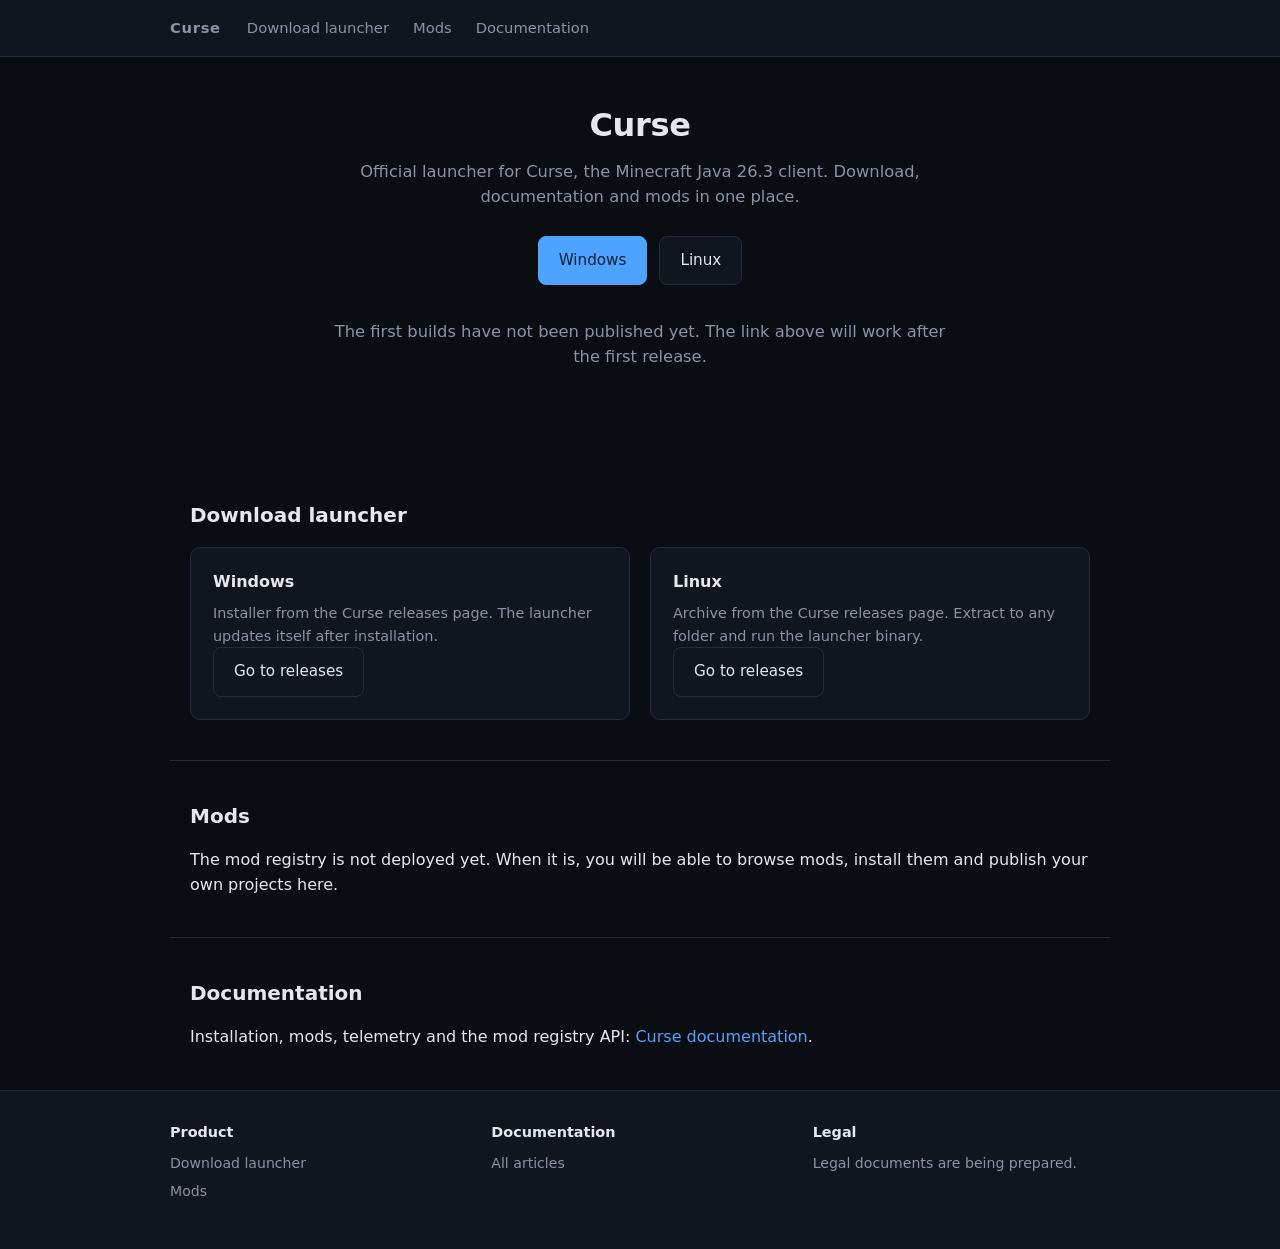
==== index.html @ 29482314 "site: the Curse download, documentation and mod pages" ====
<!doctype html>
<html lang="en">
<head>
<meta charset="utf-8">
<meta name="viewport" content="width=device-width, initial-scale=1">
<title>Curse — launcher, mods and documentation</title>
<style>
  :root {
    --bg: #0a0d12;
    --panel: #11161e;
    --panel-hover: #181f2a;
    --text: #e6e8ee;
    --muted: #8b93a3;
    --line: #232d3a;
    --accent: #4ea3ff;
  }
  * { box-sizing: border-box; margin: 0; padding: 0; }
  html { background: var(--bg); color: var(--text); }
  body {
    font-family: system-ui, -apple-system, Segoe UI, Roboto, Helvetica, Arial, sans-serif;
    line-height: 1.55;
  }
  a { color: var(--accent); text-decoration: none; }
  a:hover { text-decoration: underline; }
  header {
    background: var(--panel);
    border-bottom: 1px solid var(--line);
    position: sticky;
    top: 0;
    z-index: 2;
  }
  .wrap { max-width: 980px; margin: 0 auto; padding: 0 20px; }
  .nav { display: flex; align-items: center; gap: 26px; height: 56px; }
  .brand { font-weight: 700; letter-spacing: 0.04em; font-size: 1.1rem; }
  .brand a { color: var(--text); text-decoration: none; }
  .nav ul { display: flex; gap: 24px; list-style: none; align-items: center; flex: 1; }
  .nav a { color: var(--muted); font-size: 0.92rem; }
  .nav a:hover { color: var(--text); text-decoration: none; }
  .hero { padding: 48px 20px 64px; text-align: center; }
  .hero h1 { font-size: 2rem; font-weight: 700; line-height: 1.25; margin-bottom: 14px; letter-spacing: -0.01em; }
  .hero p { color: var(--muted); max-width: 620px; margin: 0 auto 26px; font-size: 1.02rem; }
  .downloads { display: flex; gap: 12px; justify-content: center; flex-wrap: wrap; margin-bottom: 34px; }
  .btn {
    display: inline-flex; align-items: center; gap: 8px;
    padding: 12px 20px; border: 1px solid var(--line); border-radius: 8px;
    background: var(--panel); color: var(--text); font-size: 0.95rem; cursor: pointer;
  }
  .btn:hover { border-color: var(--accent); background: var(--panel-hover); text-decoration: none; }
  .btn--accent { background: var(--accent); color: #04213a; border-color: var(--accent); }
  .btn--accent:hover { background: var(--accent-hover); }
  .note { color: var(--muted); font-size: 0.86rem; margin-top: 8px; }
  section { padding: 40px 20px; }
  section + section { border-top: 1px solid var(--line); }
  h2 { font-size: 1.25rem; margin-bottom: 16px; }
  .grid { display: grid; grid-template-columns: repeat(auto-fit, minmax(240px, 1fr)); gap: 20px; }
  .card { background: var(--panel); border: 1px solid var(--line); border-radius: 10px; padding: 22px; }
  .card h3 { font-size: 1rem; margin-bottom: 8px; }
  .card p { color: var(--muted); font-size: 0.9rem; }
  footer { background: var(--panel); border-top: 1px solid var(--line); padding: 30px 20px 40px; }
  .foot-grid { display: grid; grid-template-columns: repeat(auto-fit, minmax(160px, 1fr)); gap: 24px; color: var(--muted); font-size: 0.88rem; }
  .foot-grid a { color: var(--muted); }
  .foot-grid a:hover { color: var(--text); text-decoration: none; }
  .foot-grid h4 { color: var(--text); font-size: 0.9rem; margin-bottom: 10px; }
  .foot-grid ul { list-style: none; }
  .foot-grid li { margin-bottom: 6px; }
  .draft-badge {
    display: inline-block; border: 1px solid #3a4556; border-radius: 6px; padding: 2px 8px;
    font-size: 0.78rem; color: #8b93a3; background: #0f141b; margin-left: 8px;
  }
  @media (max-width: 600px) {
    .nav ul { gap: 16px; font-size: 0.85rem; }
    .hero h1 { font-size: 1.55rem; }
  }
</style>
</head>
<body>
<header>
  <div class="wrap nav">
    <div class="brand"><a href="/">Curse</a></div>
    <ul>
      <li><a href="#download">Download launcher</a></li>
      <li><a href="/mods.html">Mods</a></li>
      <li><a href="/docs.html">Documentation</a></li>
    </ul>
  </div>
</header>

<main class="wrap">
  <div class="hero">
    <h1>Curse</h1>
    <p>Official launcher for Curse, the Minecraft Java 26.3 client. Download, documentation and mods in one place.</p>
    <div class="downloads">
      <a class="btn btn--accent" href="https://github.com/curse-rusts/downloads/releases/latest">Windows</a>
      <a class="btn" href="https://github.com/curse-rusts/downloads/releases/latest">Linux</a>
    </div>
    <p class="note">The first builds have not been published yet. The link above will work after the first release.</p>
  </div>

  <section id="download">
    <h2>Download launcher</h2>
    <div class="grid">
      <div class="card">
        <h3>Windows</h3>
        <p>Installer from the Curse releases page. The launcher updates itself after installation.</p>
        <a class="btn" href="https://github.com/curse-rusts/downloads/releases/latest">Go to releases</a>
      </div>
      <div class="card">
        <h3>Linux</h3>
        <p>Archive from the Curse releases page. Extract to any folder and run the launcher binary.</p>
        <a class="btn" href="https://github.com/curse-rusts/downloads/releases/latest">Go to releases</a>
      </div>
    </div>
  </section>

  <section id="mods">
    <h2>Mods</h2>
    <p>The mod registry is not deployed yet. When it is, you will be able to browse mods, install them and publish your own projects here.</p>
  </section>

  <section id="docs">
    <h2>Documentation</h2>
    <p>Installation, mods, telemetry and the mod registry API: <a href="/docs.html">Curse documentation</a>.</p>
  </section>
</main>

<footer>
  <div class="wrap foot-grid">
    <div>
      <h4>Product</h4>
      <ul>
        <li><a href="#download">Download launcher</a></li>
        <li><a href="/mods.html">Mods</a></li>
      </ul>
    </div>
    <div>
      <h4>Documentation</h4>
      <ul>
        <li><a href="/docs.html">All articles</a></li>
      </ul>
    </div>
    <div>
      <h4>Legal</h4>
      <ul>
        <li>Legal documents are being prepared.</li>
      </ul>
    </div>
  </div>
</footer>
</body>
</html>
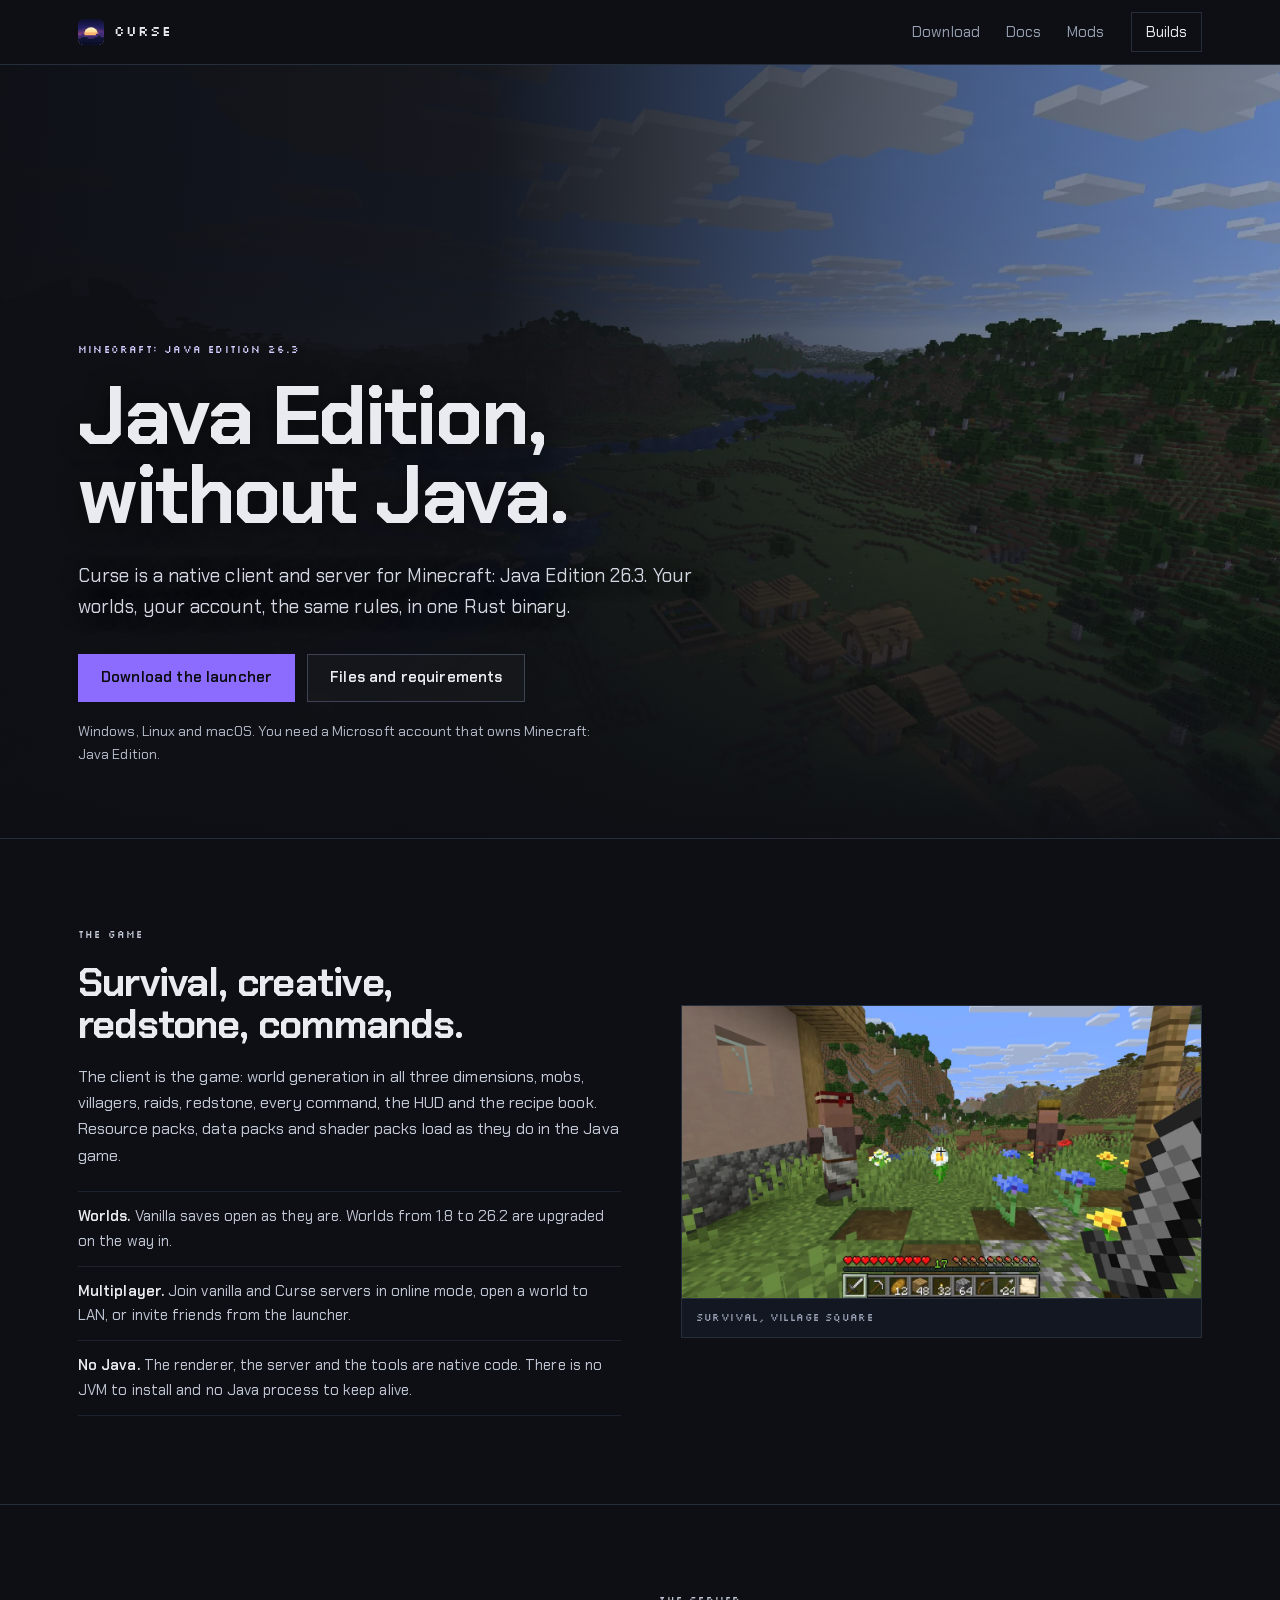
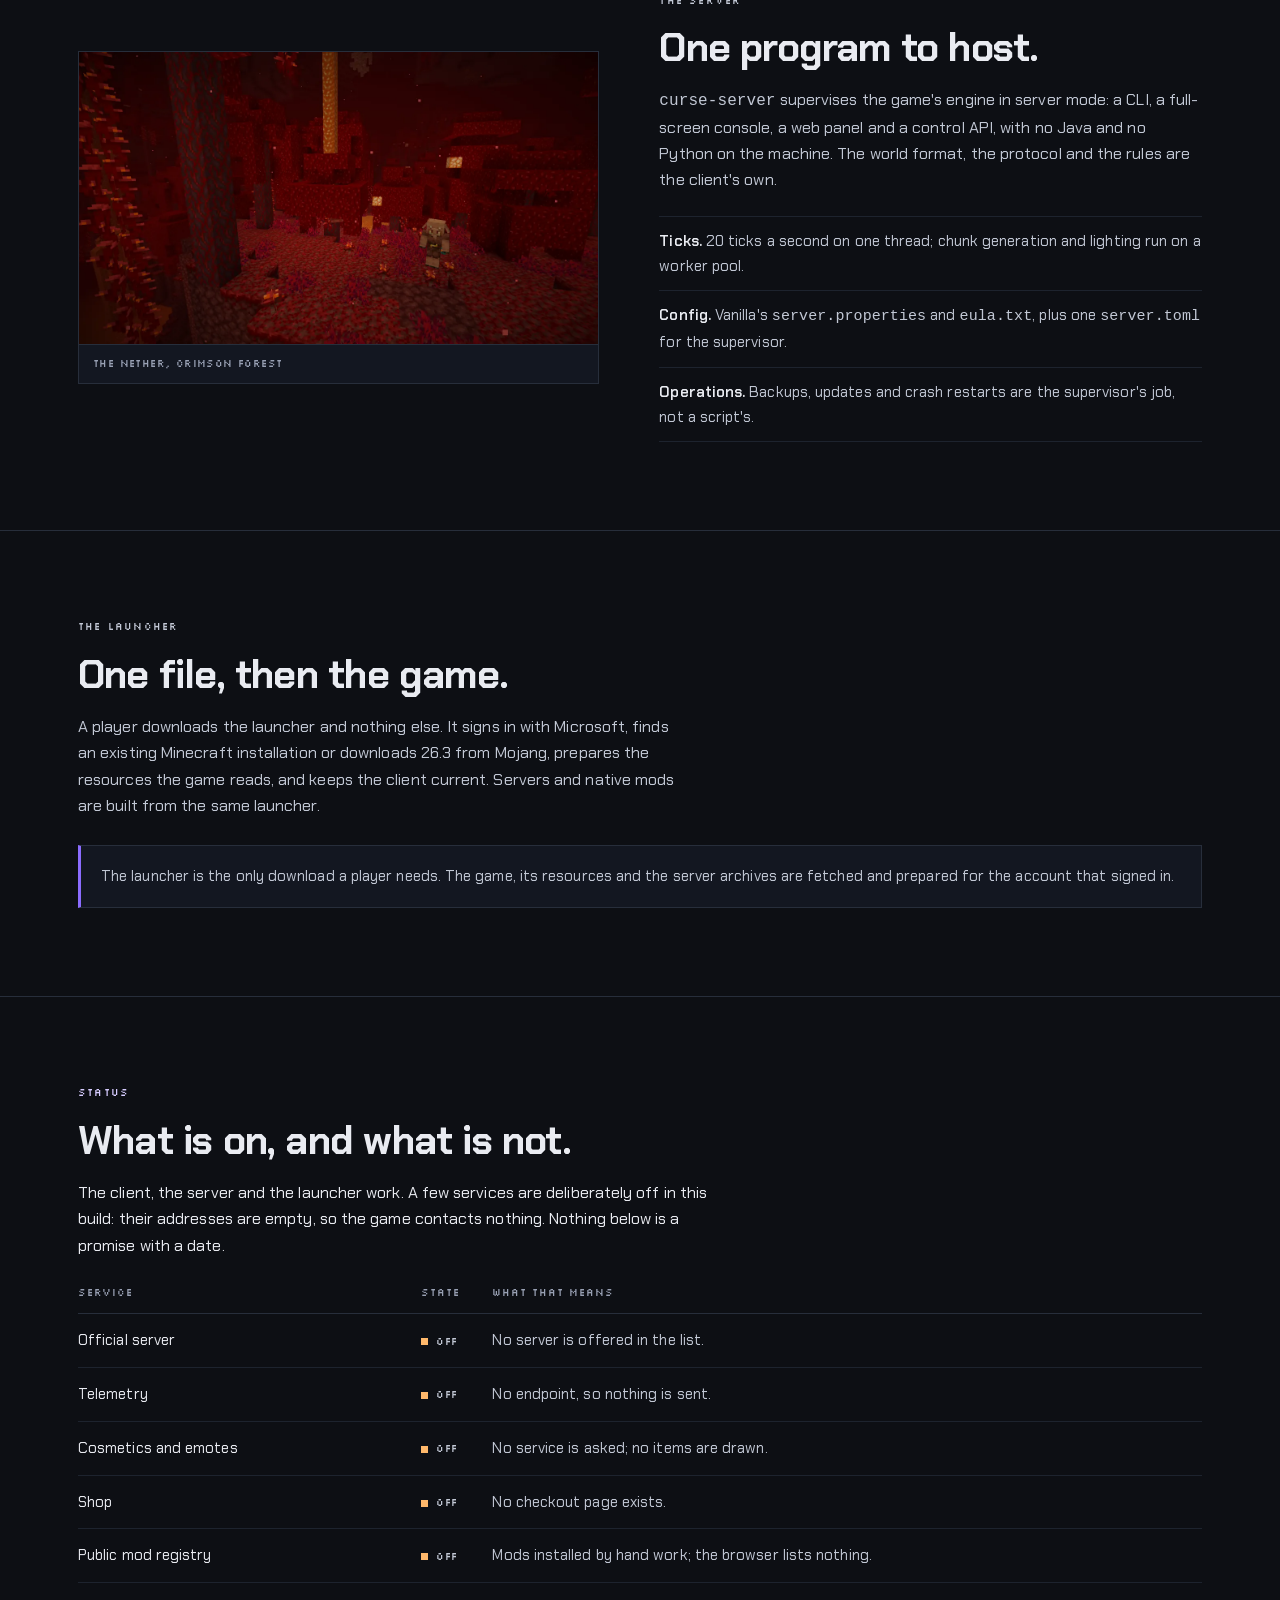
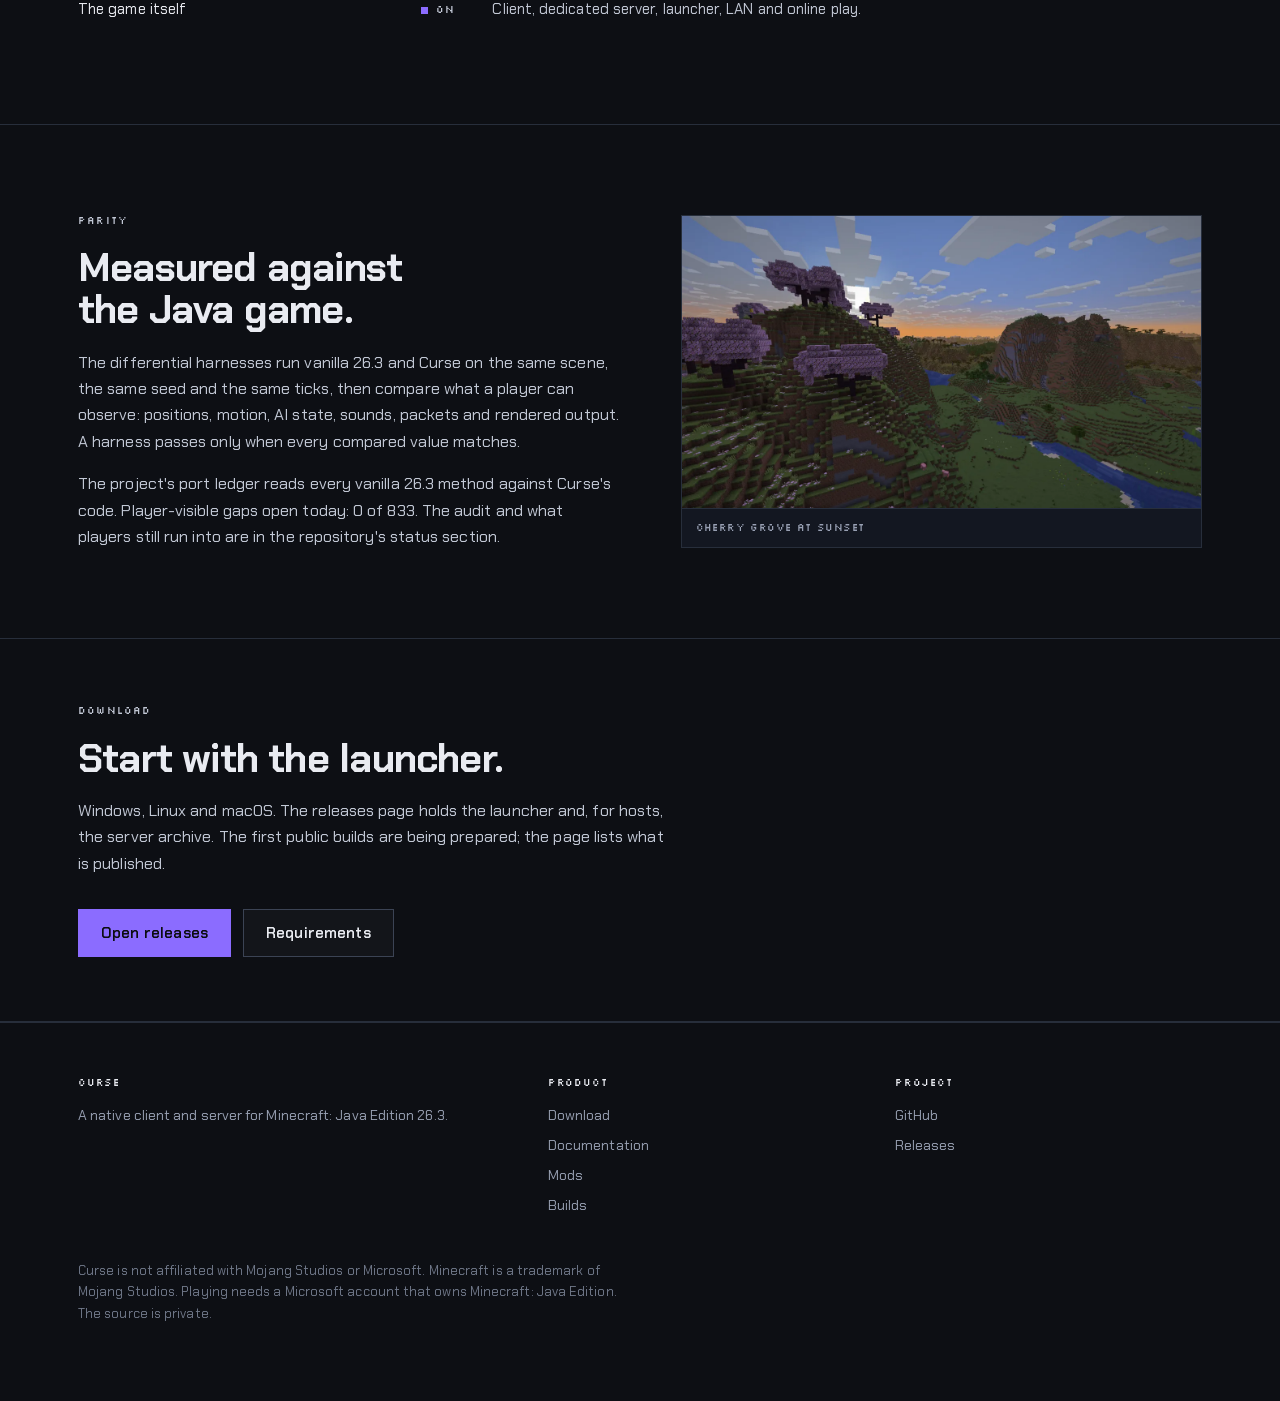
==== commit 28633a2c: "site: rebuild the page around the product" ====
--- a/index.html
+++ b/index.html
@@ -3,147 +3,167 @@
 <head>
 <meta charset="utf-8">
 <meta name="viewport" content="width=device-width, initial-scale=1">
-<title>Curse — launcher, mods and documentation</title>
-<style>
-  :root {
-    --bg: #0a0d12;
-    --panel: #11161e;
-    --panel-hover: #181f2a;
-    --text: #e6e8ee;
-    --muted: #8b93a3;
-    --line: #232d3a;
-    --accent: #4ea3ff;
-  }
-  * { box-sizing: border-box; margin: 0; padding: 0; }
-  html { background: var(--bg); color: var(--text); }
-  body {
-    font-family: system-ui, -apple-system, Segoe UI, Roboto, Helvetica, Arial, sans-serif;
-    line-height: 1.55;
-  }
-  a { color: var(--accent); text-decoration: none; }
-  a:hover { text-decoration: underline; }
-  header {
-    background: var(--panel);
-    border-bottom: 1px solid var(--line);
-    position: sticky;
-    top: 0;
-    z-index: 2;
-  }
-  .wrap { max-width: 980px; margin: 0 auto; padding: 0 20px; }
-  .nav { display: flex; align-items: center; gap: 26px; height: 56px; }
-  .brand { font-weight: 700; letter-spacing: 0.04em; font-size: 1.1rem; }
-  .brand a { color: var(--text); text-decoration: none; }
-  .nav ul { display: flex; gap: 24px; list-style: none; align-items: center; flex: 1; }
-  .nav a { color: var(--muted); font-size: 0.92rem; }
-  .nav a:hover { color: var(--text); text-decoration: none; }
-  .hero { padding: 48px 20px 64px; text-align: center; }
-  .hero h1 { font-size: 2rem; font-weight: 700; line-height: 1.25; margin-bottom: 14px; letter-spacing: -0.01em; }
-  .hero p { color: var(--muted); max-width: 620px; margin: 0 auto 26px; font-size: 1.02rem; }
-  .downloads { display: flex; gap: 12px; justify-content: center; flex-wrap: wrap; margin-bottom: 34px; }
-  .btn {
-    display: inline-flex; align-items: center; gap: 8px;
-    padding: 12px 20px; border: 1px solid var(--line); border-radius: 8px;
-    background: var(--panel); color: var(--text); font-size: 0.95rem; cursor: pointer;
-  }
-  .btn:hover { border-color: var(--accent); background: var(--panel-hover); text-decoration: none; }
-  .btn--accent { background: var(--accent); color: #04213a; border-color: var(--accent); }
-  .btn--accent:hover { background: var(--accent-hover); }
-  .note { color: var(--muted); font-size: 0.86rem; margin-top: 8px; }
-  section { padding: 40px 20px; }
-  section + section { border-top: 1px solid var(--line); }
-  h2 { font-size: 1.25rem; margin-bottom: 16px; }
-  .grid { display: grid; grid-template-columns: repeat(auto-fit, minmax(240px, 1fr)); gap: 20px; }
-  .card { background: var(--panel); border: 1px solid var(--line); border-radius: 10px; padding: 22px; }
-  .card h3 { font-size: 1rem; margin-bottom: 8px; }
-  .card p { color: var(--muted); font-size: 0.9rem; }
-  footer { background: var(--panel); border-top: 1px solid var(--line); padding: 30px 20px 40px; }
-  .foot-grid { display: grid; grid-template-columns: repeat(auto-fit, minmax(160px, 1fr)); gap: 24px; color: var(--muted); font-size: 0.88rem; }
-  .foot-grid a { color: var(--muted); }
-  .foot-grid a:hover { color: var(--text); text-decoration: none; }
-  .foot-grid h4 { color: var(--text); font-size: 0.9rem; margin-bottom: 10px; }
-  .foot-grid ul { list-style: none; }
-  .foot-grid li { margin-bottom: 6px; }
-  .draft-badge {
-    display: inline-block; border: 1px solid #3a4556; border-radius: 6px; padding: 2px 8px;
-    font-size: 0.78rem; color: #8b93a3; background: #0f141b; margin-left: 8px;
-  }
-  @media (max-width: 600px) {
-    .nav ul { gap: 16px; font-size: 0.85rem; }
-    .hero h1 { font-size: 1.55rem; }
-  }
-</style>
+<title>Curse: Minecraft Java Edition 26.3 in Rust</title>
+<meta name="description" content="A native client and server for Minecraft: Java Edition 26.3. Download the launcher, read the documentation, host a server.">
+<link rel="canonical" href="https://curse-rusts.github.io/">
+<link rel="icon" href="/assets/logo.svg" type="image/svg+xml">
+<link rel="stylesheet" href="/assets/site.css">
+<meta property="og:title" content="Curse: Minecraft Java Edition 26.3 in Rust">
+<meta property="og:description" content="A native client and server for Minecraft: Java Edition 26.3. Download the launcher, read the documentation, host a server.">
+<meta property="og:image" content="https://curse-rusts.github.io/assets/shots/valley.webp">
+<meta property="og:type" content="website">
 </head>
 <body>
-<header>
-  <div class="wrap nav">
-    <div class="brand"><a href="/">Curse</a></div>
-    <ul>
-      <li><a href="#download">Download launcher</a></li>
-      <li><a href="/mods.html">Mods</a></li>
-      <li><a href="/docs.html">Documentation</a></li>
-    </ul>
+<header class="top">
+  <div class="wrap">
+    <a class="brand" href="/"><img src="/assets/logo.svg" width="26" height="26" alt=""><span>Curse</span></a>
+    <nav>
+      <a href="/download.html">Download</a>
+      <a href="/docs.html">Docs</a>
+      <a href="/mods.html">Mods</a>
+      <a class="cta" href="https://github.com/curse-rusts/downloads">Builds</a>
+    </nav>
   </div>
 </header>
+<section class="hero">
+  <img class="hero-img" src="/assets/shots/valley.webp" alt="A river valley with a village, savanna hills and a cherry grove seen from above">
+  <div class="wrap">
+    <div class="hero-copy">
+      <p class="tag">Minecraft: Java Edition 26.3</p>
+      <h1>Java Edition,<br>without Java.</h1>
+      <p class="lead">Curse is a native client and server for Minecraft: Java Edition 26.3. Your worlds, your account, the same rules, in one Rust binary.</p>
+      <div class="actions">
+        <a class="btn primary" href="https://github.com/curse-rusts/downloads/releases/latest">Download the launcher</a>
+        <a class="btn" href="/download.html">Files and requirements</a>
+      </div>
+      <p class="fine">Windows, Linux and macOS. You need a Microsoft account that owns Minecraft: Java Edition.</p>
+    </div>
+  </div>
+</section>
 
-<main class="wrap">
-  <div class="hero">
-    <h1>Curse</h1>
-    <p>Official launcher for Curse, the Minecraft Java 26.3 client. Download, documentation and mods in one place.</p>
-    <div class="downloads">
-      <a class="btn btn--accent" href="https://github.com/curse-rusts/downloads/releases/latest">Windows</a>
-      <a class="btn" href="https://github.com/curse-rusts/downloads/releases/latest">Linux</a>
+<section class="band">
+  <div class="wrap split">
+    <div class="copy">
+      <p class="tag">The game</p>
+      <h2>Survival, creative, redstone, commands.</h2>
+      <p>The client is the game: world generation in all three dimensions, mobs, villagers, raids, redstone, every command, the HUD and the recipe book. Resource packs, data packs and shader packs load as they do in the Java game.</p>
+      <ul class="list">
+        <li><strong>Worlds.</strong> Vanilla saves open as they are. Worlds from 1.8 to 26.2 are upgraded on the way in.</li>
+        <li><strong>Multiplayer.</strong> Join vanilla and Curse servers in online mode, open a world to LAN, or invite friends from the launcher.</li>
+        <li><strong>No Java.</strong> The renderer, the server and the tools are native code. There is no JVM to install and no Java process to keep alive.</li>
+      </ul>
     </div>
-    <p class="note">The first builds have not been published yet. The link above will work after the first release.</p>
+    <figure class="shot">
+      <img src="/assets/shots/survival.webp" alt="Survival in a village square: two villagers, flowers, the hotbar and the health bar">
+      <figcaption>Survival, village square</figcaption>
+    </figure>
   </div>
+</section>
 
-  <section id="download">
-    <h2>Download launcher</h2>
-    <div class="grid">
-      <div class="card">
-        <h3>Windows</h3>
-        <p>Installer from the Curse releases page. The launcher updates itself after installation.</p>
-        <a class="btn" href="https://github.com/curse-rusts/downloads/releases/latest">Go to releases</a>
-      </div>
-      <div class="card">
-        <h3>Linux</h3>
-        <p>Archive from the Curse releases page. Extract to any folder and run the launcher binary.</p>
-        <a class="btn" href="https://github.com/curse-rusts/downloads/releases/latest">Go to releases</a>
+<section class="band">
+  <div class="wrap split reverse">
+    <div class="copy">
+      <p class="tag">The server</p>
+      <h2>One program to host.</h2>
+      <p><code>curse-server</code> supervises the game's engine in server mode: a CLI, a full-screen console, a web panel and a control API, with no Java and no Python on the machine. The world format, the protocol and the rules are the client's own.</p>
+      <ul class="list">
+        <li><strong>Ticks.</strong> 20 ticks a second on one thread; chunk generation and lighting run on a worker pool.</li>
+        <li><strong>Config.</strong> Vanilla's <code>server.properties</code> and <code>eula.txt</code>, plus one <code>server.toml</code> for the supervisor.</li>
+        <li><strong>Operations.</strong> Backups, updates and crash restarts are the supervisor's job, not a script's.</li>
+      </ul>
+    </div>
+    <figure class="shot">
+      <img src="/assets/shots/nether.webp" alt="A crimson forest in the Nether with a piglin among the fungi">
+      <figcaption>The Nether, crimson forest</figcaption>
+    </figure>
+  </div>
+</section>
+
+<section class="band">
+  <div class="wrap">
+    <div class="copy" style="max-width:760px">
+      <p class="tag">The launcher</p>
+      <h2>One file, then the game.</h2>
+      <p>A player downloads the launcher and nothing else. It signs in with Microsoft, finds an existing Minecraft installation or downloads 26.3 from Mojang, prepares the resources the game reads, and keeps the client current. Servers and native mods are built from the same launcher.</p>
+    </div>
+    <div class="note">
+      <p>The launcher is the only download a player needs. The game, its resources and the server archives are fetched and prepared for the account that signed in.</p>
+    </div>
+  </div>
+</section>
+
+<section class="band">
+  <div class="wrap">
+    <p class="tag">Status</p>
+    <h2>What is on, and what is not.</h2>
+    <p class="copy" style="max-width:66ch">The client, the server and the launcher work. A few services are deliberately off in this build: their addresses are empty, so the game contacts nothing. Nothing below is a promise with a date.</p>
+    <table class="table">
+      <thead><tr><th>Service</th><th>State</th><th>What that means</th></tr></thead>
+      <tbody>
+        <tr><td>Official server</td><td><span class="state">Off</span></td><td>No server is offered in the list.</td></tr>
+        <tr><td>Telemetry</td><td><span class="state">Off</span></td><td>No endpoint, so nothing is sent.</td></tr>
+        <tr><td>Cosmetics and emotes</td><td><span class="state">Off</span></td><td>No service is asked; no items are drawn.</td></tr>
+        <tr><td>Shop</td><td><span class="state">Off</span></td><td>No checkout page exists.</td></tr>
+        <tr><td>Public mod registry</td><td><span class="state">Off</span></td><td>Mods installed by hand work; the browser lists nothing.</td></tr>
+        <tr><td>The game itself</td><td><span class="state on">On</span></td><td>Client, dedicated server, launcher, LAN and online play.</td></tr>
+      </tbody>
+    </table>
+  </div>
+</section>
+
+<section class="band">
+  <div class="wrap split">
+    <div class="copy">
+      <p class="tag">Parity</p>
+      <h2>Measured against the Java game.</h2>
+      <p>The differential harnesses run vanilla 26.3 and Curse on the same scene, the same seed and the same ticks, then compare what a player can observe: positions, motion, AI state, sounds, packets and rendered output. A harness passes only when every compared value matches.</p>
+      <p>The project's port ledger reads every vanilla 26.3 method against Curse's code. Player-visible gaps open today: 0 of 833. The audit and what players still run into are in the repository's status section.</p>
+    </div>
+    <figure class="shot">
+      <img src="/assets/shots/sunset.webp" alt="Sunset behind a cherry grove on a hill, with a river below">
+      <figcaption>Cherry grove at sunset</figcaption>
+    </figure>
+  </div>
+</section>
+
+<section class="band tight">
+  <div class="wrap">
+    <div class="copy" style="max-width:760px">
+      <p class="tag">Download</p>
+      <h2>Start with the launcher.</h2>
+      <p>Windows, Linux and macOS. The releases page holds the launcher and, for hosts, the server archive. The first public builds are being prepared; the page lists what is published.</p>
+      <div class="actions">
+        <a class="btn primary" href="https://github.com/curse-rusts/downloads/releases/latest">Open releases</a>
+        <a class="btn" href="/download.html">Requirements</a>
       </div>
     </div>
-  </section>
-
-  <section id="mods">
-    <h2>Mods</h2>
-    <p>The mod registry is not deployed yet. When it is, you will be able to browse mods, install them and publish your own projects here.</p>
-  </section>
-
-  <section id="docs">
-    <h2>Documentation</h2>
-    <p>Installation, mods, telemetry and the mod registry API: <a href="/docs.html">Curse documentation</a>.</p>
-  </section>
-</main>
-
+  </div>
+</section>
 <footer>
-  <div class="wrap foot-grid">
-    <div>
-      <h4>Product</h4>
-      <ul>
-        <li><a href="#download">Download launcher</a></li>
-        <li><a href="/mods.html">Mods</a></li>
-      </ul>
+  <div class="wrap">
+    <div class="foot">
+      <div>
+        <h4>Curse</h4>
+        <p>A native client and server for Minecraft: Java Edition 26.3.</p>
+      </div>
+      <div>
+        <h4>Product</h4>
+        <ul>
+          <li><a href="/download.html">Download</a></li>
+          <li><a href="/docs.html">Documentation</a></li>
+          <li><a href="/mods.html">Mods</a></li>
+          <li><a href="https://github.com/curse-rusts/downloads">Builds</a></li>
+        </ul>
+      </div>
+      <div>
+        <h4>Project</h4>
+        <ul>
+          <li><a href="https://github.com/curse-rusts">GitHub</a></li>
+          <li><a href="https://github.com/curse-rusts/downloads/releases">Releases</a></li>
+        </ul>
+      </div>
     </div>
-    <div>
-      <h4>Documentation</h4>
-      <ul>
-        <li><a href="/docs.html">All articles</a></li>
-      </ul>
-    </div>
-    <div>
-      <h4>Legal</h4>
-      <ul>
-        <li>Legal documents are being prepared.</li>
-      </ul>
-    </div>
+    <p class="small">Curse is not affiliated with Mojang Studios or Microsoft. Minecraft is a trademark of Mojang Studios. Playing needs a Microsoft account that owns Minecraft: Java Edition. The source is private.</p>
   </div>
 </footer>
 </body>
--- a/assets/site.css
+++ b/assets/site.css
@@ -0,0 +1,456 @@
+@font-face {
+  font-family: "Chakra Petch";
+  src: url("/assets/fonts/ChakraPetch-Regular.ttf") format("truetype");
+  font-weight: 400;
+  font-style: normal;
+  font-display: swap;
+}
+@font-face {
+  font-family: "Chakra Petch";
+  src: url("/assets/fonts/ChakraPetch-SemiBold.ttf") format("truetype");
+  font-weight: 600;
+  font-style: normal;
+  font-display: swap;
+}
+@font-face {
+  font-family: "Chakra Petch";
+  src: url("/assets/fonts/ChakraPetch-Bold.ttf") format("truetype");
+  font-weight: 700;
+  font-style: normal;
+  font-display: swap;
+}
+@font-face {
+  font-family: "Silkscreen";
+  src: url("/assets/fonts/Silkscreen-Regular.ttf") format("truetype");
+  font-weight: 400;
+  font-style: normal;
+  font-display: swap;
+}
+
+:root {
+  --bg: #0d0f14;
+  --panel: #131721;
+  --panel-up: #181d28;
+  --line: #272e3b;
+  --line-soft: #1d232e;
+  --text: #e9ebf1;
+  --muted: #98a0b3;
+  --accent: #8b6cff;
+  --accent-bright: #b7a6ff;
+  --warn: #ffb86b;
+  --max: 1180px;
+  --font: "Chakra Petch", ui-sans-serif, system-ui, sans-serif;
+  --pixel: "Silkscreen", ui-monospace, monospace;
+  --mono: ui-monospace, "Fira Code", "DejaVu Sans Mono", monospace;
+}
+
+* { box-sizing: border-box; }
+
+html {
+  background: var(--bg);
+  color: var(--text);
+  scroll-behavior: smooth;
+}
+
+body {
+  margin: 0;
+  font-family: var(--font);
+  font-size: 16px;
+  line-height: 1.65;
+  letter-spacing: 0.005em;
+  -webkit-font-smoothing: antialiased;
+}
+
+img { max-width: 100%; }
+
+a {
+  color: var(--accent-bright);
+  text-decoration: none;
+}
+a:hover { text-decoration: underline; text-underline-offset: 3px; }
+
+:focus-visible {
+  outline: 2px solid var(--accent);
+  outline-offset: 3px;
+}
+
+.wrap {
+  max-width: var(--max);
+  margin: 0 auto;
+  padding: 0 28px;
+}
+
+
+.top {
+  position: sticky;
+  top: 0;
+  z-index: 20;
+  background: var(--bg);
+  border-bottom: 1px solid var(--line);
+}
+.top .wrap {
+  display: flex;
+  align-items: center;
+  justify-content: space-between;
+  height: 64px;
+}
+.brand {
+  display: inline-flex;
+  align-items: center;
+  gap: 10px;
+  color: var(--text);
+}
+.brand:hover { text-decoration: none; }
+.brand img { display: block; }
+.brand span {
+  font-family: var(--pixel);
+  font-size: 14px;
+  letter-spacing: 0.08em;
+}
+nav {
+  display: flex;
+  align-items: center;
+  gap: 26px;
+  font-size: 15px;
+}
+nav a { color: var(--muted); }
+nav a:hover { color: var(--text); text-decoration: none; }
+nav a.cta {
+  color: var(--text);
+  border: 1px solid var(--line);
+  padding: 7px 14px;
+}
+nav a.cta:hover { border-color: var(--accent); }
+
+
+.hero {
+  position: relative;
+  min-height: min(86vh, 800px);
+  display: flex;
+  align-items: flex-end;
+  overflow: hidden;
+  border-bottom: 1px solid var(--line);
+}
+.hero-img {
+  position: absolute;
+  inset: 0;
+  width: 100%;
+  height: 100%;
+  object-fit: cover;
+  object-position: 62% 50%;
+}
+.hero::after {
+  content: "";
+  position: absolute;
+  inset: 0;
+  background:
+    linear-gradient(90deg, rgba(13, 15, 20, 0.99) 0%, rgba(13, 15, 20, 0.94) 38%, rgba(13, 15, 20, 0.55) 70%, rgba(13, 15, 20, 0.28) 100%),
+    linear-gradient(0deg, rgba(13, 15, 20, 0.96) 0%, rgba(13, 15, 20, 0) 48%);
+}
+.hero .wrap {
+  position: relative;
+  z-index: 1;
+  width: 100%;
+  padding-top: 120px;
+  padding-bottom: 72px;
+}
+.hero-copy { max-width: 660px; }
+
+.tag {
+  margin: 0 0 18px;
+  font-family: var(--pixel);
+  font-size: 10px;
+  letter-spacing: 0.12em;
+  text-transform: uppercase;
+  color: #d6ccff;
+}
+
+h1 {
+  margin: 0;
+  font-size: clamp(2.7rem, 6.4vw, 5.5rem);
+  line-height: 0.97;
+  letter-spacing: -0.03em;
+  font-weight: 700;
+  text-wrap: balance;
+  text-shadow: 0 2px 22px rgba(0, 0, 0, 0.5);
+}
+
+.lead {
+  margin: 24px 0 0;
+  max-width: 56ch;
+  font-size: clamp(1.02rem, 1.5vw, 1.18rem);
+  color: #d2d7e2;
+  text-shadow: 0 2px 18px rgba(0, 0, 0, 0.5);
+}
+
+.actions {
+  display: flex;
+  flex-wrap: wrap;
+  gap: 12px;
+  margin-top: 32px;
+}
+
+.btn {
+  display: inline-flex;
+  align-items: center;
+  justify-content: center;
+  height: 48px;
+  padding: 0 22px;
+  border: 1px solid #3b4354;
+  color: var(--text);
+  background: rgba(255, 255, 255, 0.025);
+  font-family: var(--font);
+  font-size: 15px;
+  font-weight: 600;
+  letter-spacing: 0.01em;
+}
+.btn:hover { text-decoration: none; border-color: var(--accent); background: var(--panel-up); }
+.btn.primary {
+  background: var(--accent);
+  border-color: var(--accent);
+  color: #0b0c10;
+}
+.btn.primary:hover { background: var(--accent-bright); border-color: var(--accent-bright); }
+
+.fine {
+  margin: 18px 0 0;
+  font-size: 14px;
+  color: #b6bdcc;
+  max-width: 60ch;
+}
+
+
+.band {
+  border-bottom: 1px solid var(--line);
+  padding: 88px 0;
+}
+.band.tight { padding: 64px 0; }
+.band .wrap { width: 100%; }
+
+.split {
+  display: grid;
+  grid-template-columns: 1.02fr 0.98fr;
+  gap: 60px;
+  align-items: center;
+}
+.split.reverse { grid-template-columns: 0.98fr 1.02fr; }
+.split.reverse .copy { order: 2; }
+.split.reverse .shot { order: 1; }
+
+h2 {
+  margin: 0 0 18px;
+  font-size: clamp(1.8rem, 3.1vw, 2.75rem);
+  line-height: 1.06;
+  letter-spacing: -0.02em;
+  font-weight: 700;
+  text-wrap: balance;
+}
+h3 {
+  margin: 0 0 8px;
+  font-size: 1.08rem;
+  font-weight: 600;
+}
+p { margin: 0 0 16px; }
+.copy p { color: #c2c8d5; max-width: 60ch; }
+.copy p:last-child { margin-bottom: 0; }
+
+.list {
+  margin: 22px 0 0;
+  padding: 0;
+  list-style: none;
+  border-top: 1px solid var(--line-soft);
+}
+.list li {
+  padding: 12px 0;
+  border-bottom: 1px solid var(--line-soft);
+  color: #c2c8d5;
+  font-size: 15px;
+}
+.list strong { color: var(--text); font-weight: 600; }
+
+.shot {
+  margin: 0;
+  border: 1px solid var(--line);
+  background: var(--panel);
+}
+.shot img { display: block; width: 100%; height: auto; }
+.shot figcaption {
+  padding: 11px 14px;
+  border-top: 1px solid var(--line);
+  font-family: var(--pixel);
+  font-size: 10px;
+  letter-spacing: 0.04em;
+  color: var(--muted);
+}
+
+
+.table {
+  width: 100%;
+  border-collapse: collapse;
+  margin-top: 26px;
+  font-size: 15px;
+}
+.table th {
+  text-align: left;
+  font-family: var(--pixel);
+  font-size: 10px;
+  letter-spacing: 0.08em;
+  text-transform: uppercase;
+  color: var(--muted);
+  font-weight: 400;
+  padding: 0 0 12px;
+  border-bottom: 1px solid var(--line);
+}
+.table td {
+  padding: 14px 0;
+  border-bottom: 1px solid var(--line-soft);
+  vertical-align: top;
+  color: #c2c8d5;
+}
+.table td:first-child { color: var(--text); padding-right: 24px; }
+.table tr:last-child td { border-bottom: 0; }
+.table .file { font-family: var(--mono); font-size: 13px; color: var(--accent-bright); }
+.state {
+  display: inline-flex;
+  align-items: center;
+  gap: 8px;
+  font-family: var(--pixel);
+  font-size: 10px;
+  letter-spacing: 0.04em;
+}
+.state::before {
+  content: "";
+  width: 7px;
+  height: 7px;
+  background: var(--warn);
+}
+.state.on::before { background: var(--accent); }
+
+.note {
+  margin-top: 26px;
+  padding: 18px 20px;
+  border: 1px solid var(--line);
+  border-left: 3px solid var(--accent);
+  background: var(--panel);
+  color: #c2c8d5;
+  font-size: 15px;
+}
+.note p:last-child { margin-bottom: 0; }
+
+
+.doc { max-width: 760px; padding: 72px 0 96px; }
+.doc h1 { font-size: clamp(2.2rem, 4.4vw, 3.4rem); margin-bottom: 18px; }
+.doc .lead { margin-top: 0; }
+.doc h2 {
+  font-size: 1.45rem;
+  margin: 46px 0 14px;
+  letter-spacing: -0.01em;
+}
+.doc p, .doc li { color: #c2c8d5; }
+.doc ul, .doc ol { padding-left: 22px; }
+.doc li { margin: 8px 0; }
+.doc code {
+  font-family: var(--mono);
+  font-size: 13px;
+  background: var(--panel);
+  border: 1px solid var(--line-soft);
+  padding: 2px 6px;
+  color: var(--text);
+}
+.doc pre {
+  margin: 20px 0;
+  padding: 18px 20px;
+  background: var(--panel);
+  border: 1px solid var(--line);
+  overflow-x: auto;
+}
+.doc pre code { background: none; border: 0; padding: 0; font-size: 13px; }
+.crumbs {
+  font-family: var(--pixel);
+  font-size: 10px;
+  letter-spacing: 0.04em;
+  color: var(--muted);
+  margin-bottom: 26px;
+}
+.crumbs a { color: var(--muted); }
+.crumbs a:hover { color: var(--text); text-decoration: none; }
+
+.index-list {
+  margin: 34px 0 0;
+  border-top: 1px solid var(--line);
+}
+.index-list a {
+  display: grid;
+  grid-template-columns: 220px 1fr;
+  gap: 28px;
+  padding: 22px 0;
+  border-bottom: 1px solid var(--line-soft);
+  color: var(--text);
+}
+.index-list a:hover { text-decoration: none; background: var(--panel); }
+.index-list .name { font-weight: 600; }
+.index-list .desc { color: var(--muted); font-size: 15px; }
+
+
+footer {
+  border-top: 1px solid var(--line);
+  padding: 52px 0 64px;
+  color: var(--muted);
+  font-size: 14px;
+}
+.foot {
+  display: grid;
+  grid-template-columns: 1.4fr 1fr 1fr;
+  gap: 40px;
+}
+footer h4 {
+  margin: 0 0 12px;
+  font-family: var(--pixel);
+  font-size: 10px;
+  letter-spacing: 0.08em;
+  text-transform: uppercase;
+  color: var(--text);
+  font-weight: 400;
+}
+footer ul { margin: 0; padding: 0; list-style: none; }
+footer li { margin: 7px 0; }
+footer a { color: var(--muted); }
+footer a:hover { color: var(--text); }
+footer .small { margin-top: 36px; color: #6f7788; font-size: 13px; max-width: 70ch; }
+
+
+.notfound {
+  min-height: 62vh;
+  display: flex;
+  align-items: center;
+}
+.notfound h1 {
+  font-family: var(--pixel);
+  font-size: clamp(3rem, 10vw, 7rem);
+  letter-spacing: 0.02em;
+  margin-bottom: 20px;
+}
+
+@media (max-width: 860px) {
+  .split, .split.reverse { grid-template-columns: 1fr; gap: 32px; }
+  .split.reverse .copy, .split.reverse .shot { order: initial; }
+  .foot { grid-template-columns: 1fr 1fr; }
+  .index-list a { grid-template-columns: 1fr; gap: 6px; }
+}
+
+@media (max-width: 640px) {
+  .wrap { padding: 0 20px; }
+  nav { gap: 14px; }
+  nav a { font-size: 14px; }
+  nav a.cta { display: none; }
+  .hero { min-height: 78vh; }
+  .hero .wrap { padding-top: 96px; padding-bottom: 48px; }
+  .band { padding: 56px 0; }
+  .table th:nth-child(3), .table td:nth-child(3) { display: none; }
+  .foot { grid-template-columns: 1fr; gap: 28px; }
+}
+
+@media (prefers-reduced-motion: reduce) {
+  html { scroll-behavior: auto; }
+  * { transition: none !important; animation: none !important; }
+}
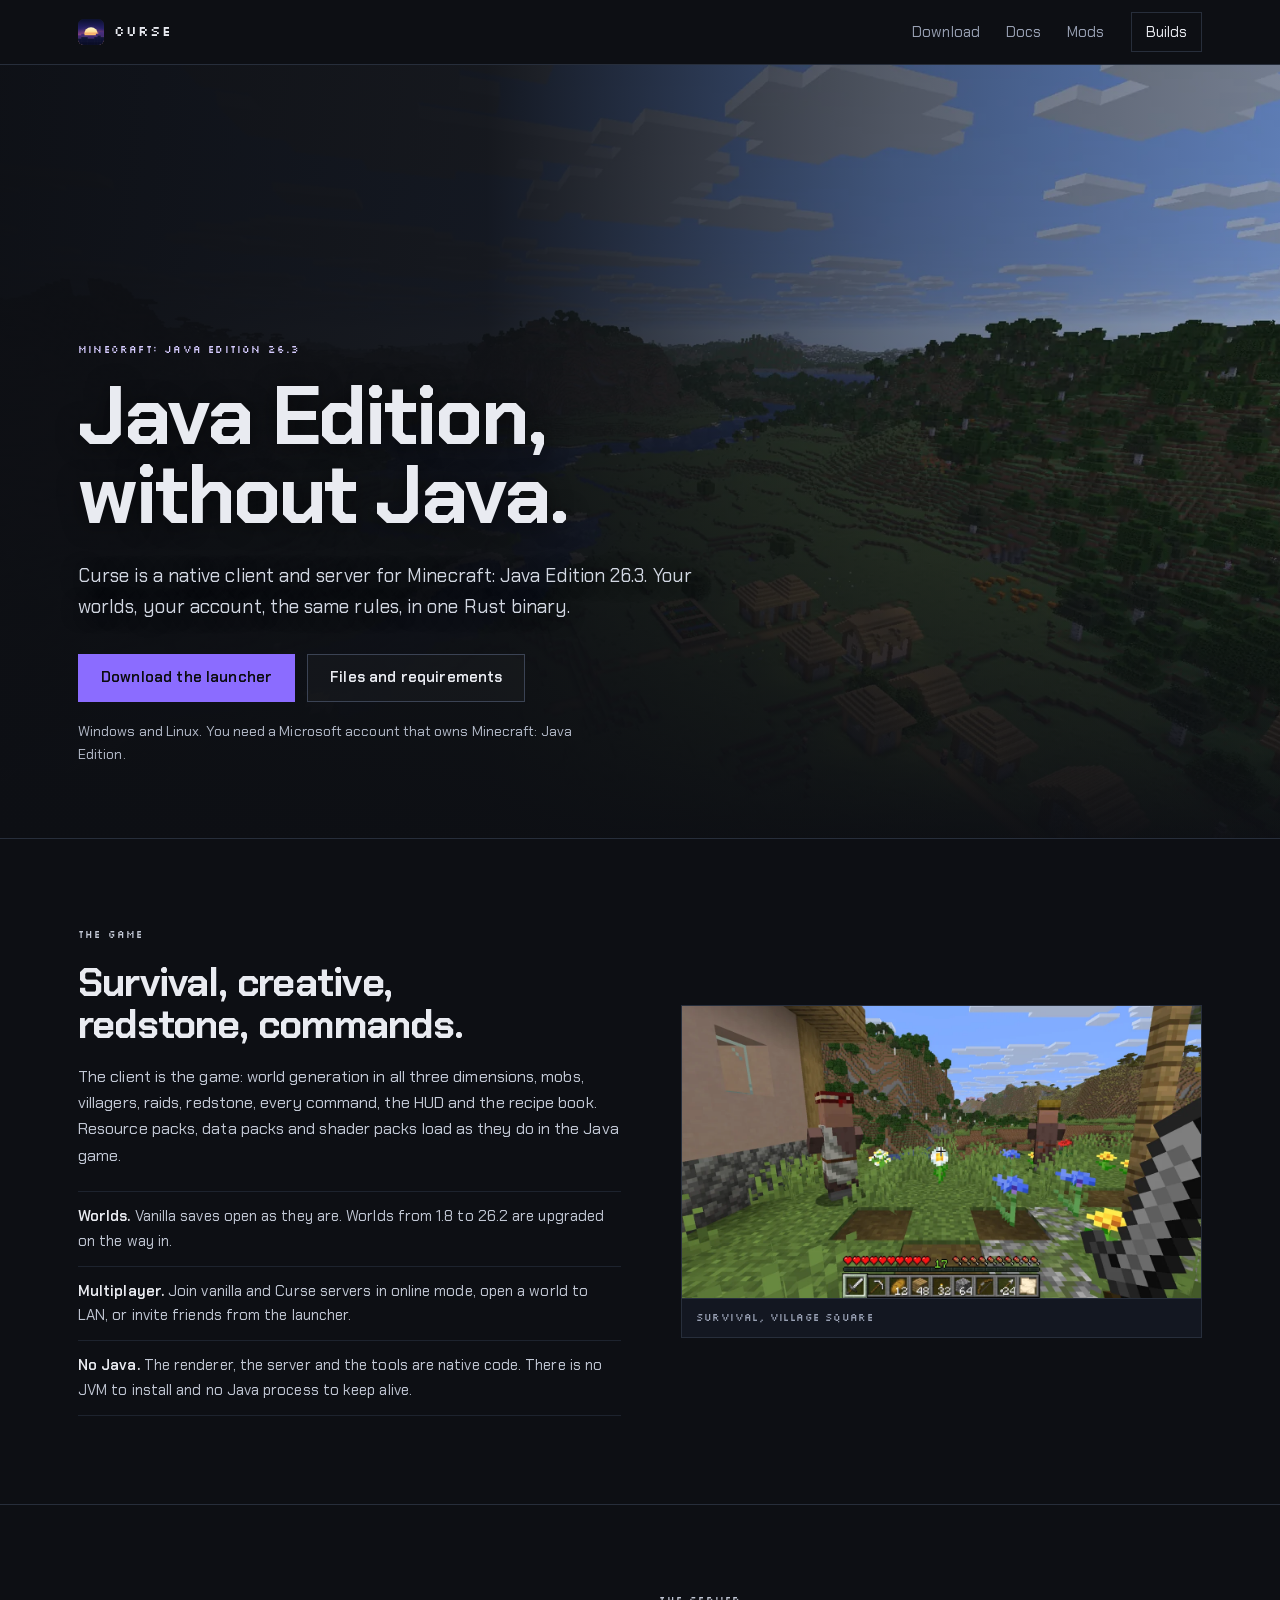
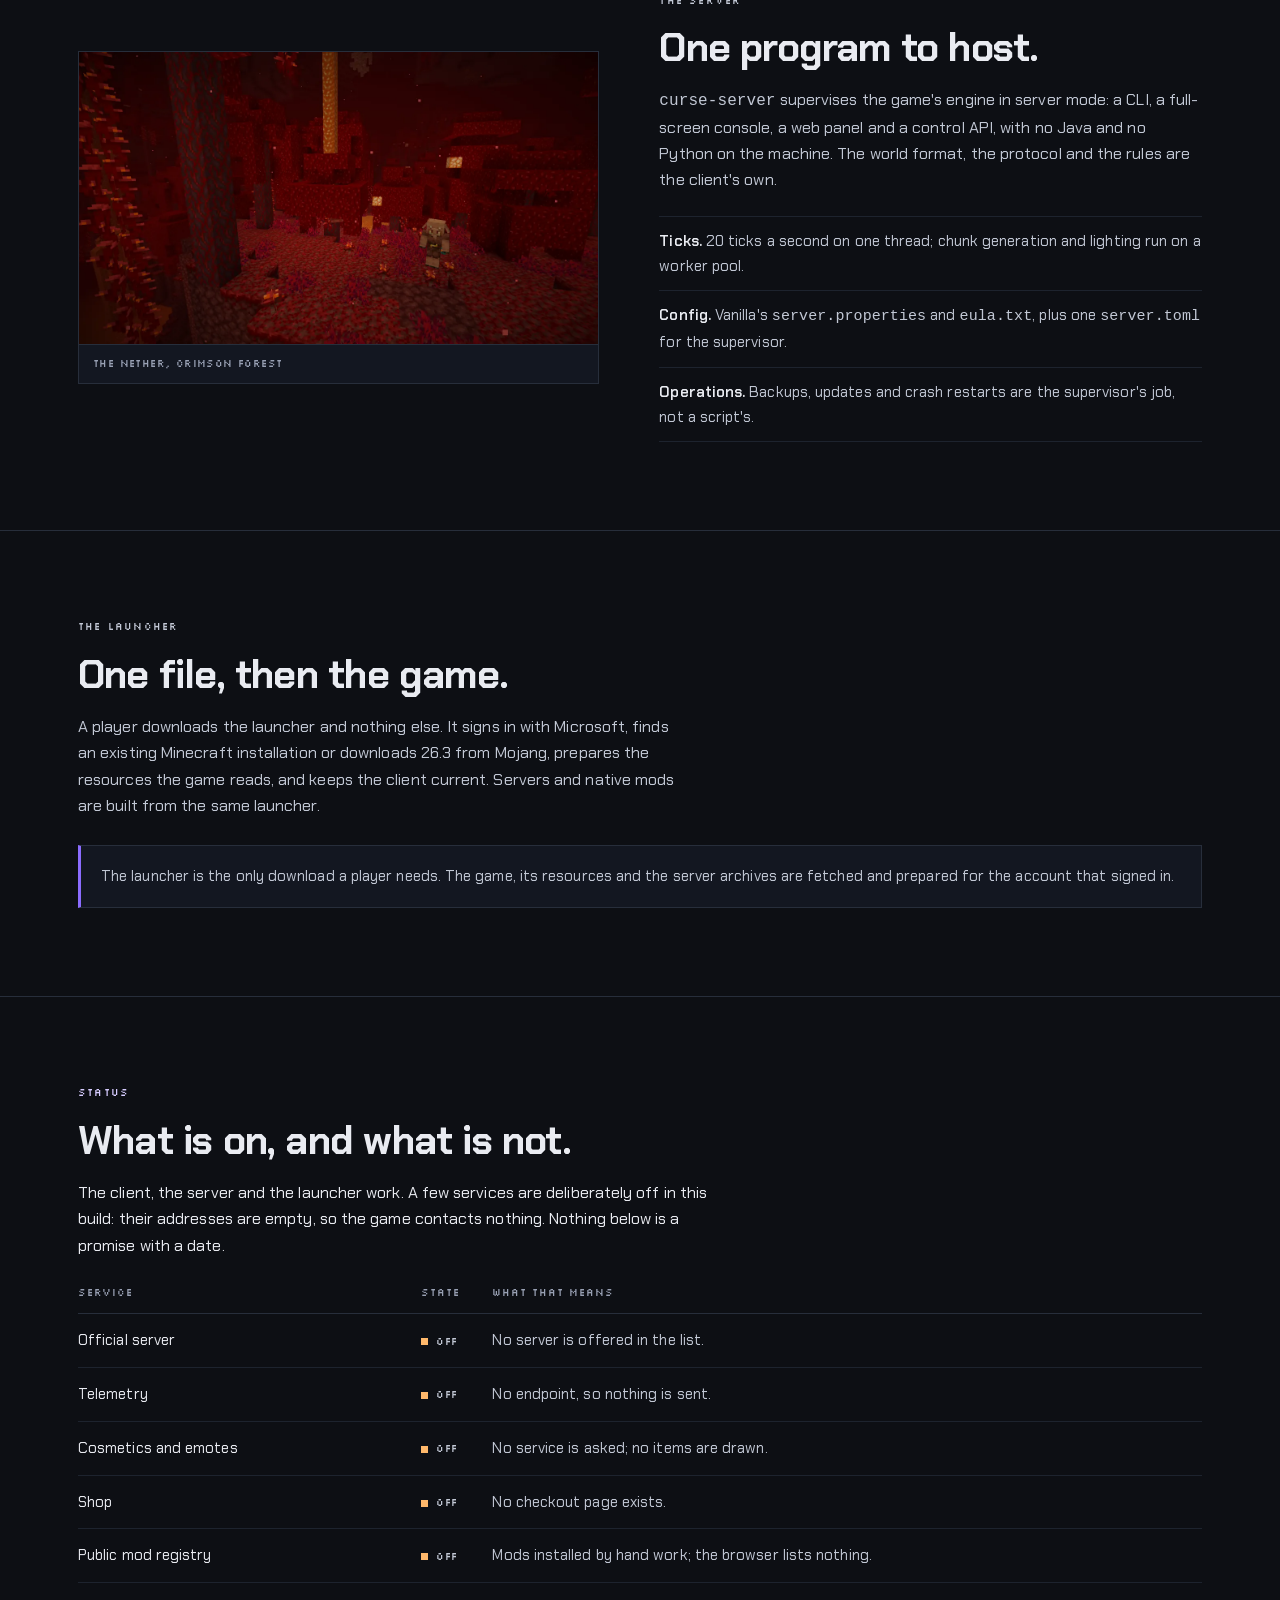
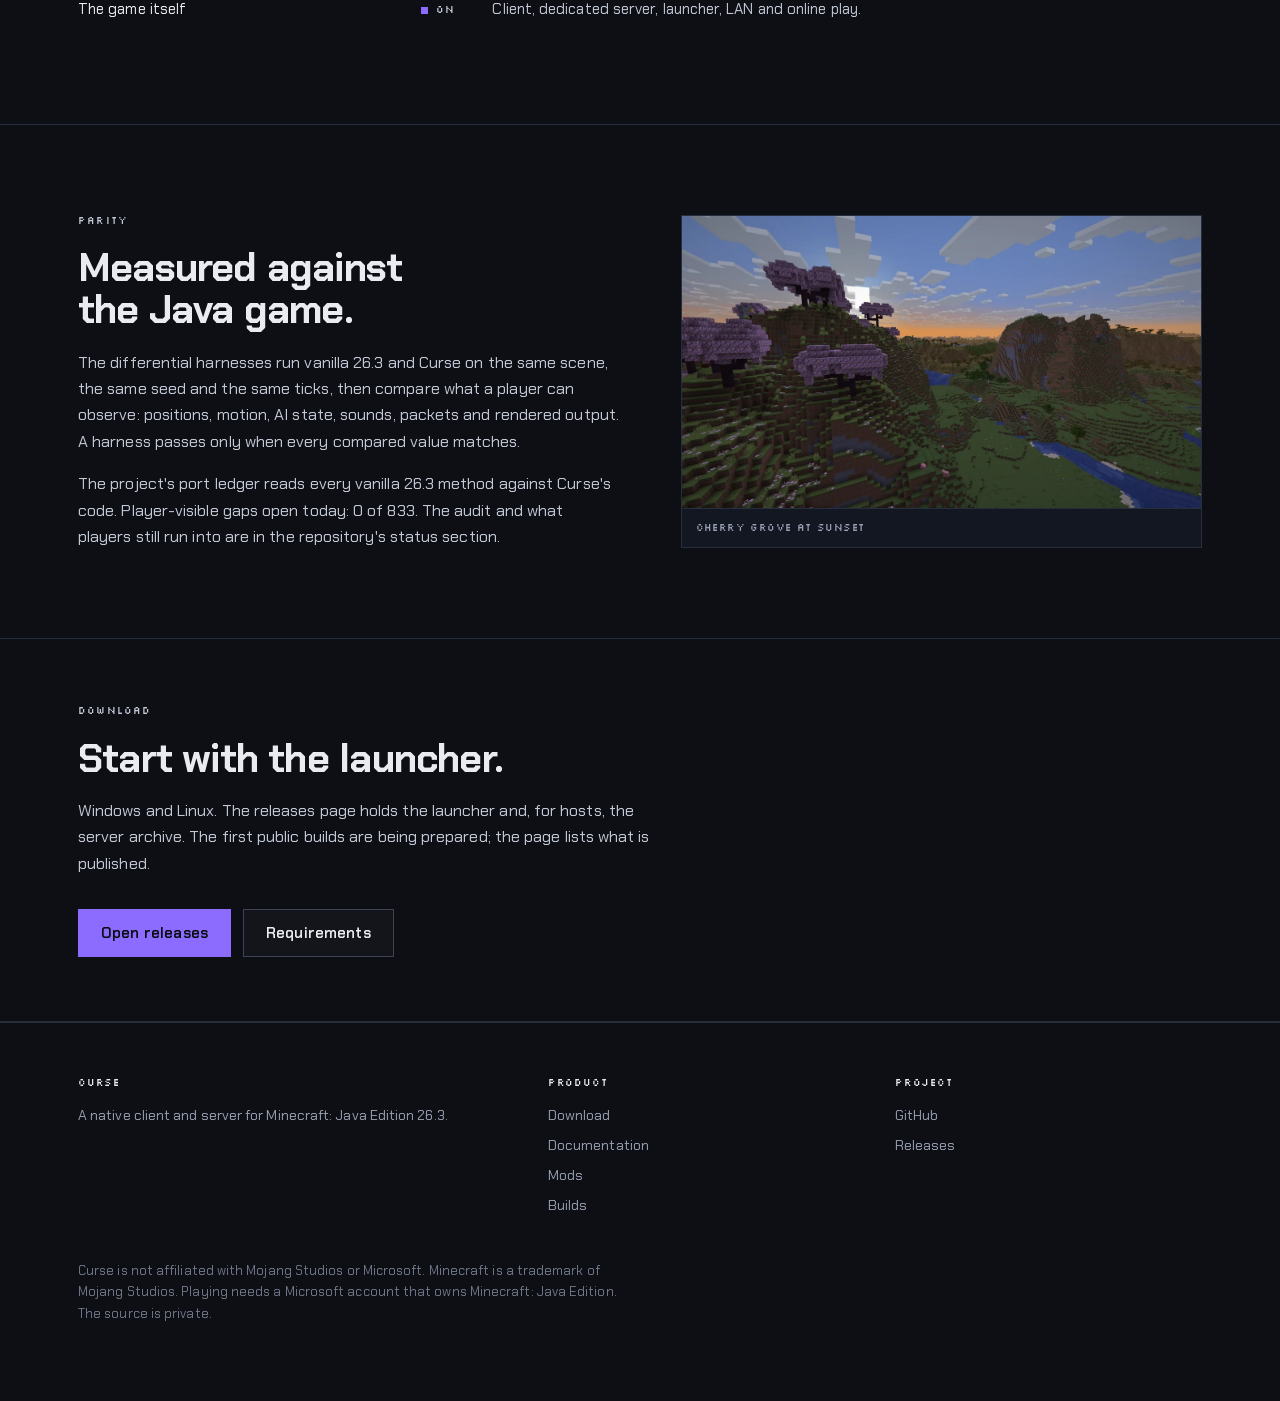
==== commit 62f35e75: "download: Windows and Linux only, no macOS builds" ====
--- a/index.html
+++ b/index.html
@@ -36,7 +36,7 @@
         <a class="btn primary" href="https://github.com/curse-rusts/downloads/releases/latest">Download the launcher</a>
         <a class="btn" href="/download.html">Files and requirements</a>
       </div>
-      <p class="fine">Windows, Linux and macOS. You need a Microsoft account that owns Minecraft: Java Edition.</p>
+      <p class="fine">Windows and Linux. You need a Microsoft account that owns Minecraft: Java Edition.</p>
     </div>
   </div>
 </section>
@@ -131,7 +131,7 @@
     <div class="copy" style="max-width:760px">
       <p class="tag">Download</p>
       <h2>Start with the launcher.</h2>
-      <p>Windows, Linux and macOS. The releases page holds the launcher and, for hosts, the server archive. The first public builds are being prepared; the page lists what is published.</p>
+      <p>Windows and Linux. The releases page holds the launcher and, for hosts, the server archive. The first public builds are being prepared; the page lists what is published.</p>
       <div class="actions">
         <a class="btn primary" href="https://github.com/curse-rusts/downloads/releases/latest">Open releases</a>
         <a class="btn" href="/download.html">Requirements</a>
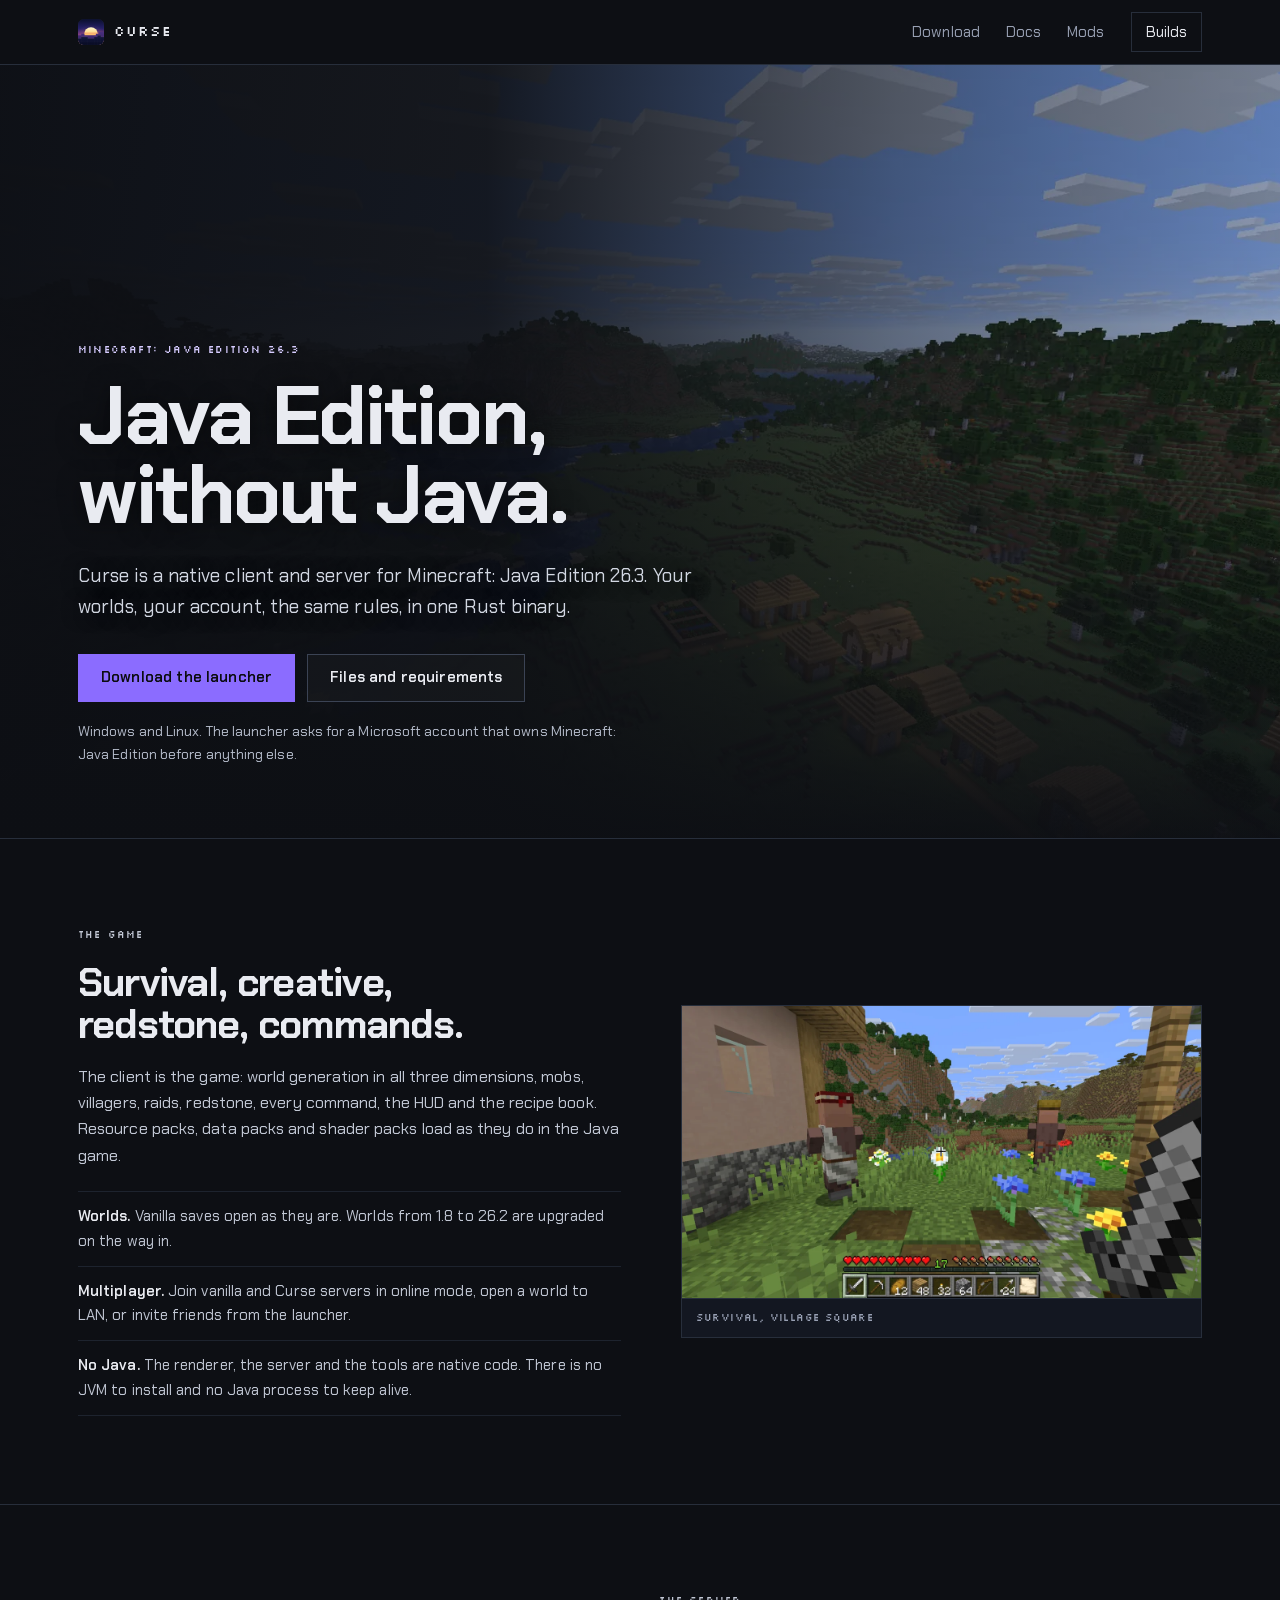
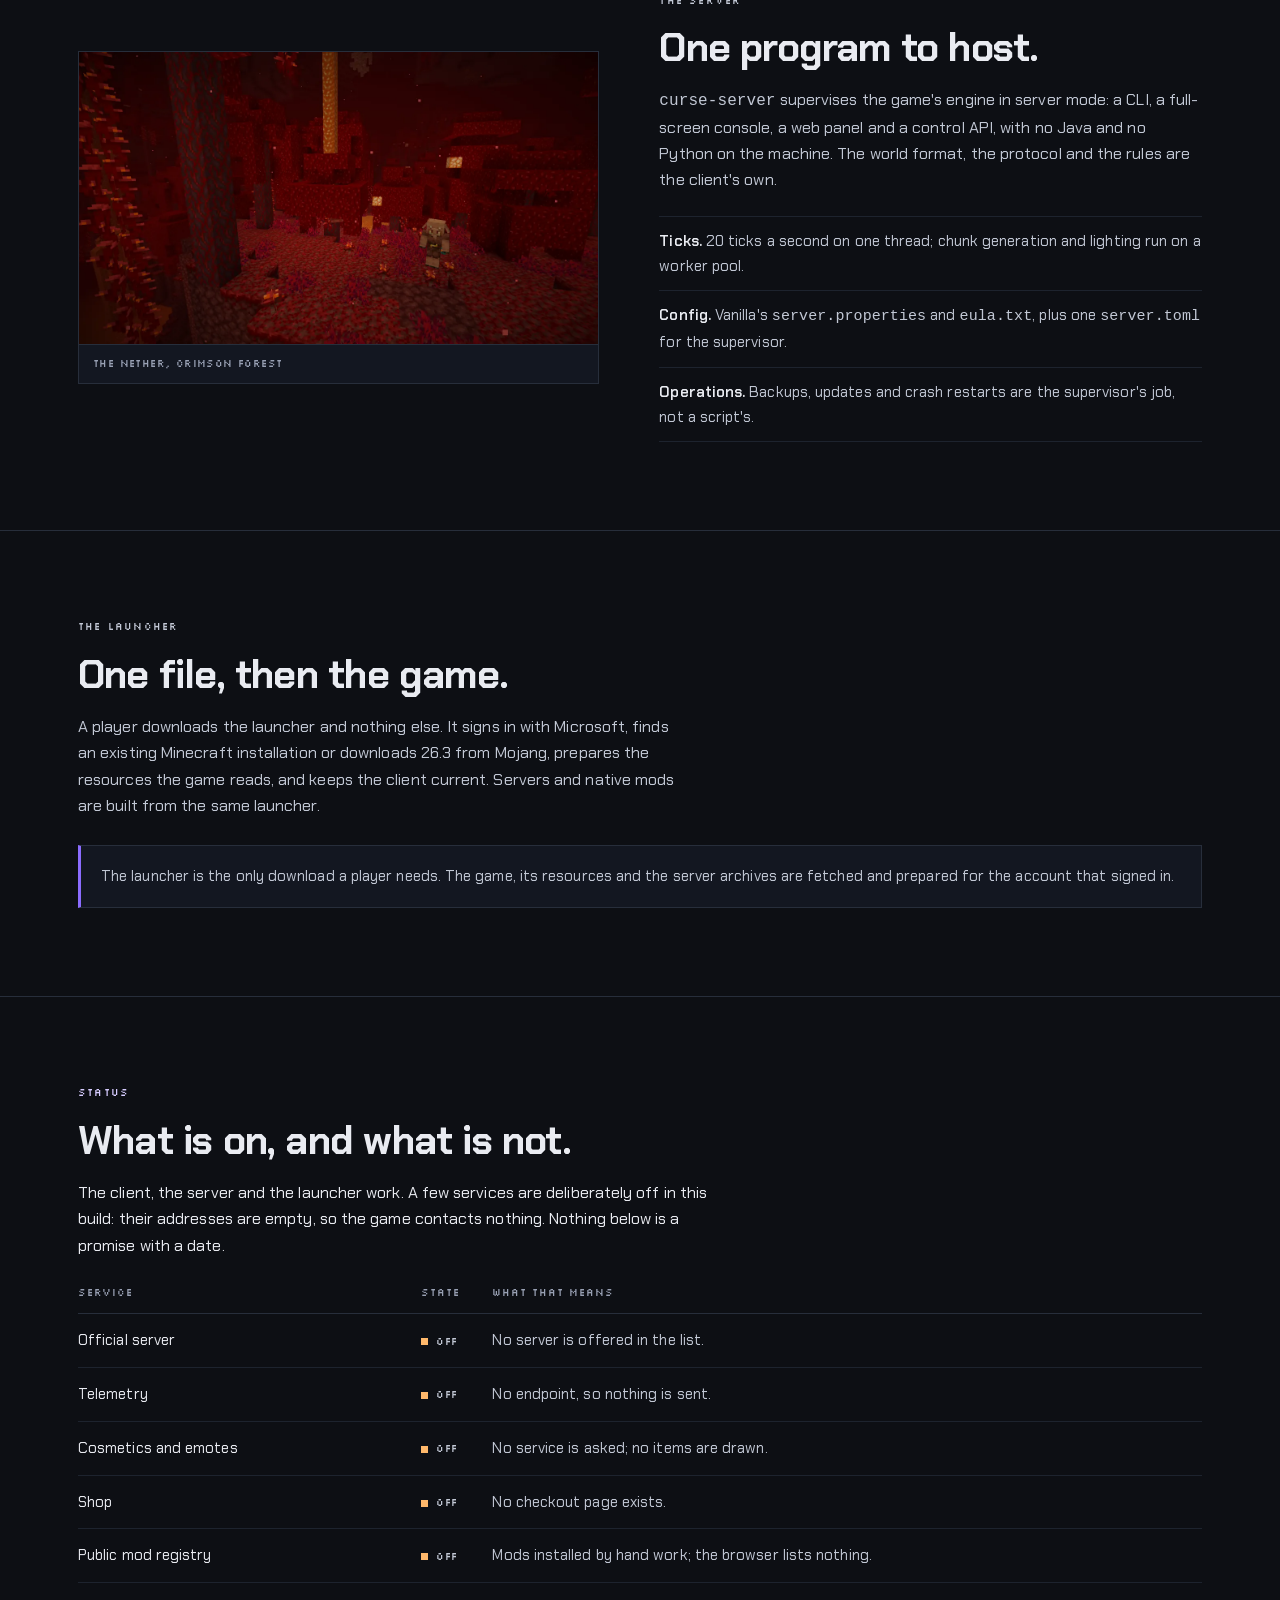
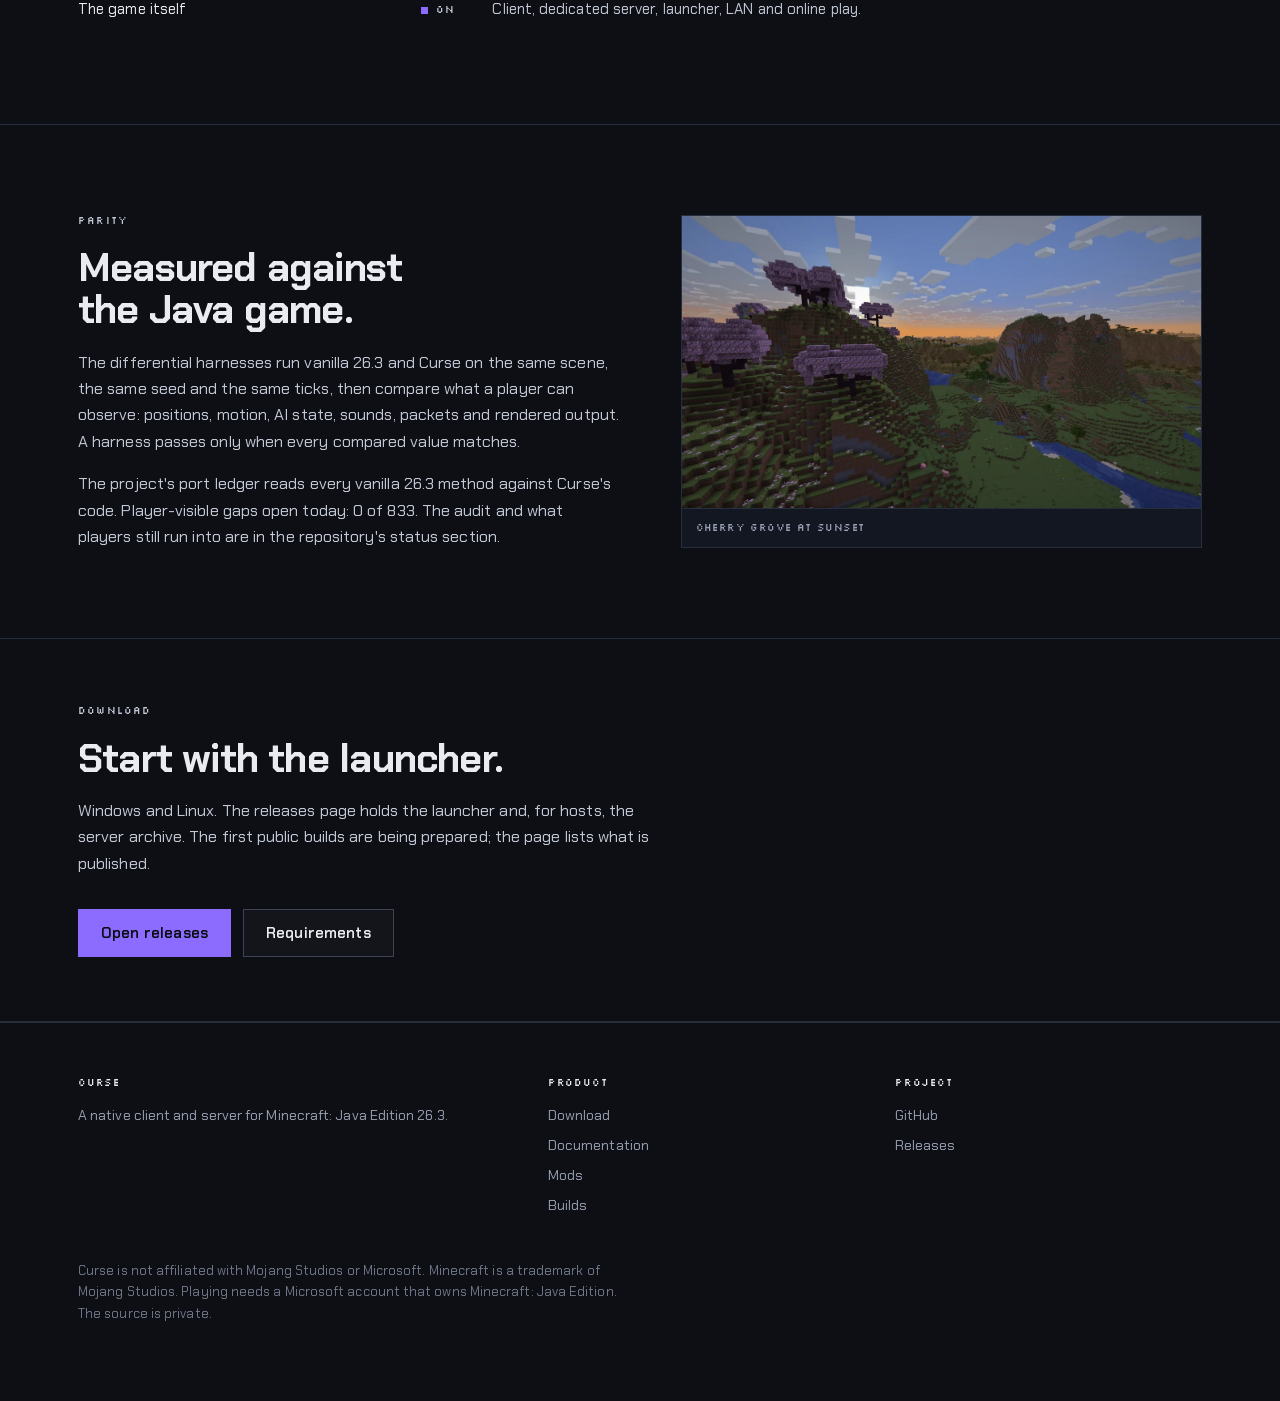
==== commit 9832bf25: "install: the launcher opens on Microsoft sign-in" ====
--- a/index.html
+++ b/index.html
@@ -36,7 +36,7 @@
         <a class="btn primary" href="https://github.com/curse-rusts/downloads/releases/latest">Download the launcher</a>
         <a class="btn" href="/download.html">Files and requirements</a>
       </div>
-      <p class="fine">Windows and Linux. You need a Microsoft account that owns Minecraft: Java Edition.</p>
+      <p class="fine">Windows and Linux. The launcher asks for a Microsoft account that owns Minecraft: Java Edition before anything else.</p>
     </div>
   </div>
 </section>
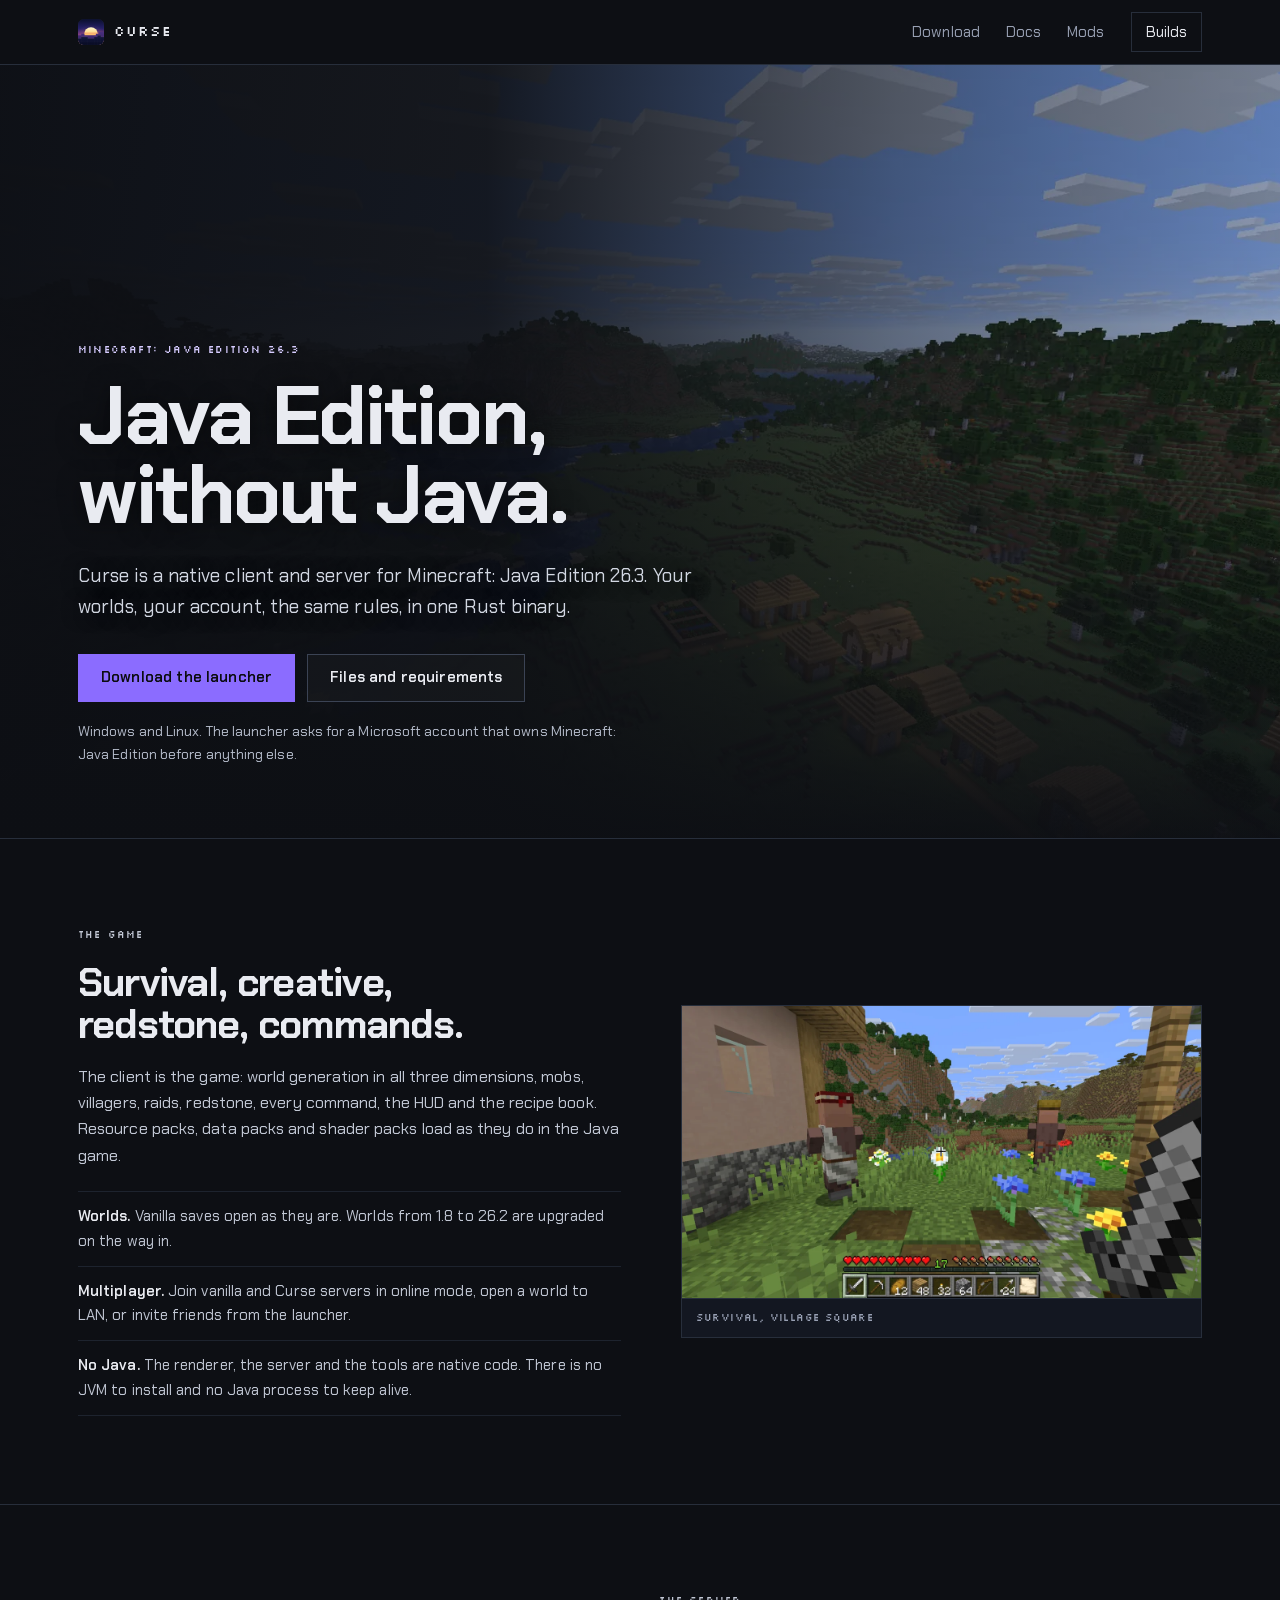
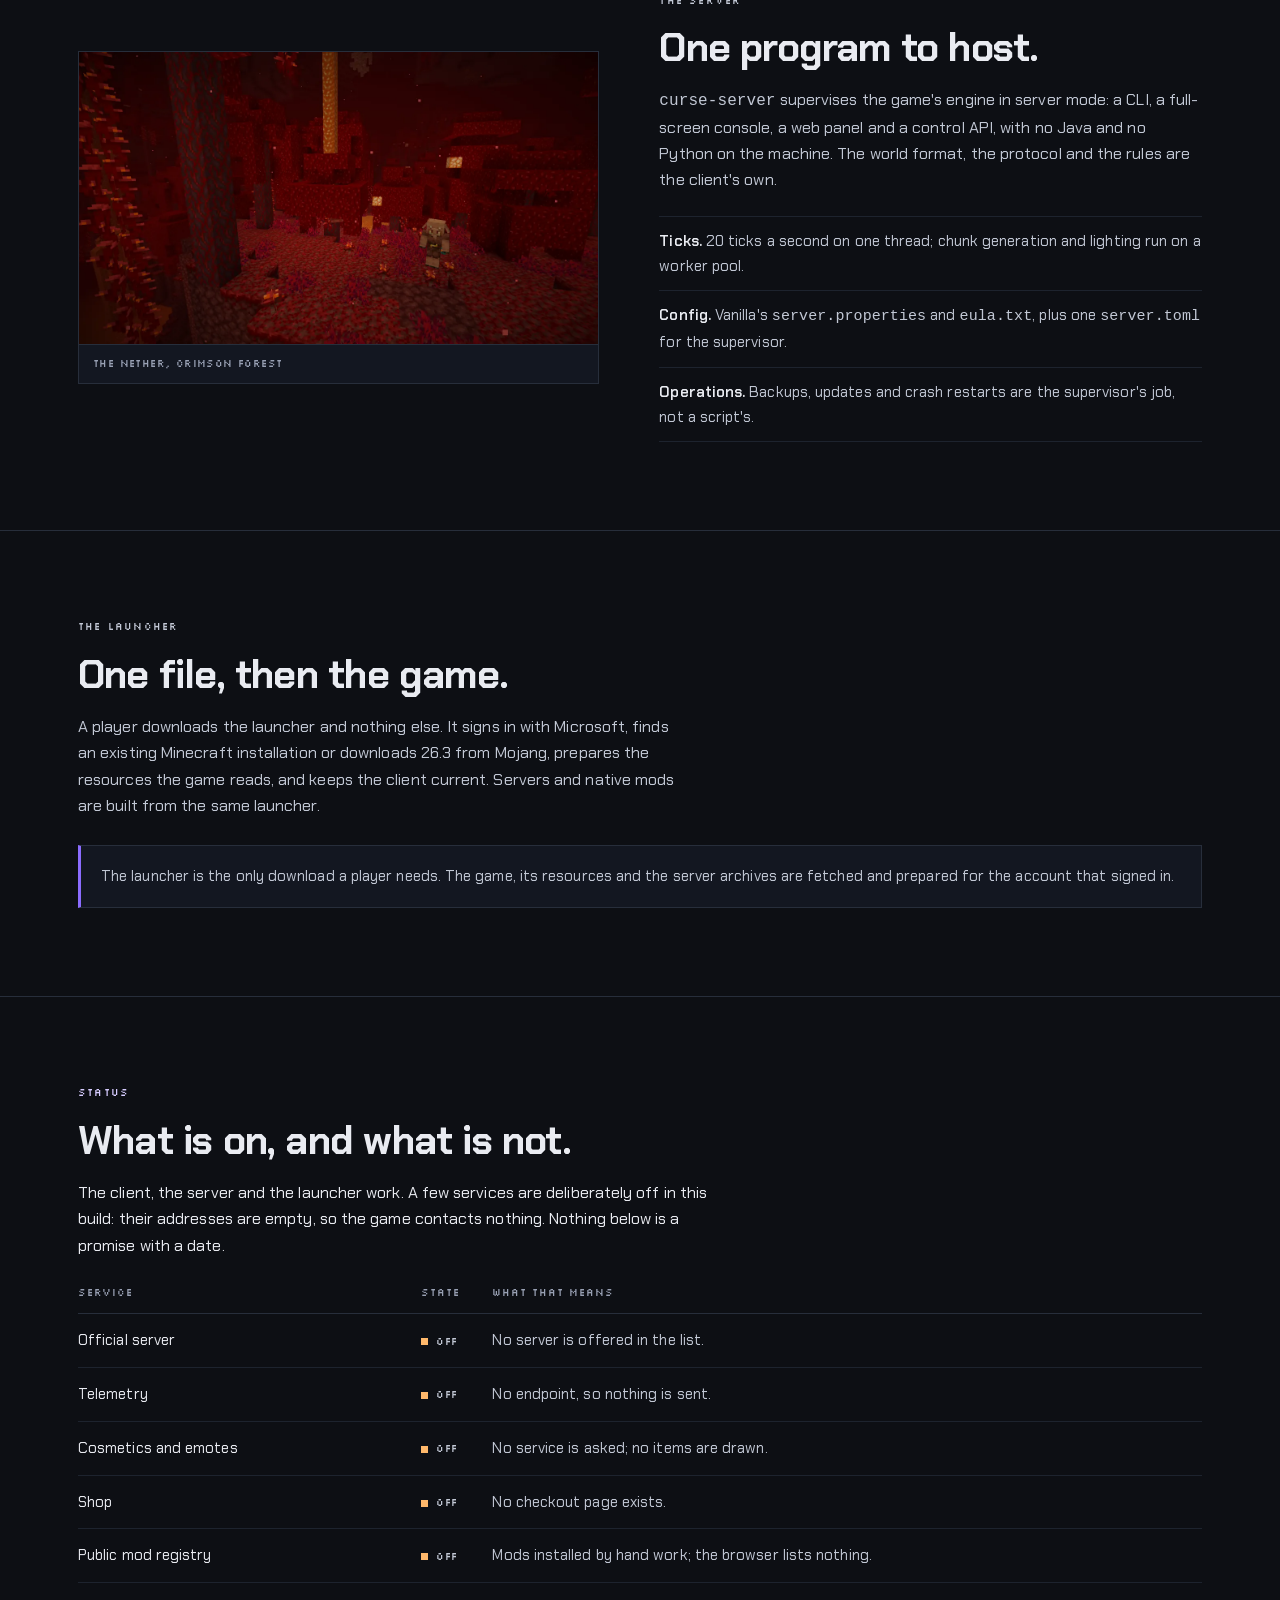
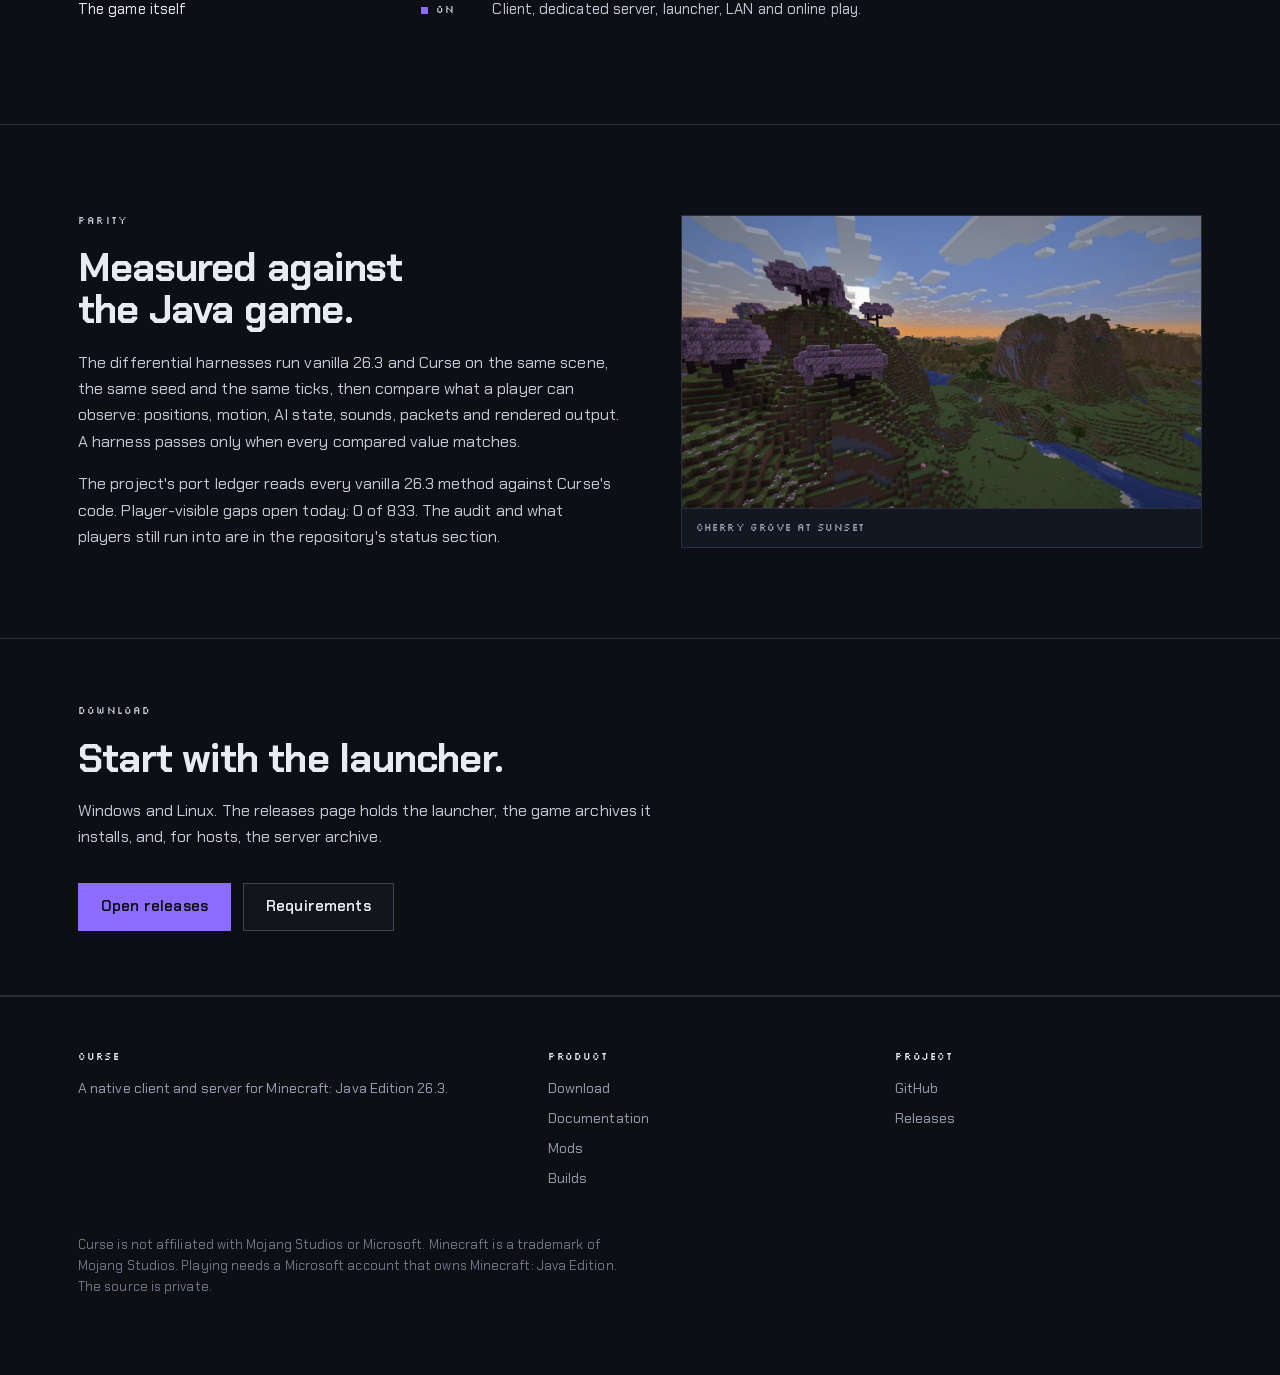
==== commit c99876ef: "download: the pages point at the published builds" ====
--- a/index.html
+++ b/index.html
@@ -131,7 +131,7 @@
     <div class="copy" style="max-width:760px">
       <p class="tag">Download</p>
       <h2>Start with the launcher.</h2>
-      <p>Windows and Linux. The releases page holds the launcher and, for hosts, the server archive. The first public builds are being prepared; the page lists what is published.</p>
+      <p>Windows and Linux. The releases page holds the launcher, the game archives it installs, and, for hosts, the server archive.</p>
       <div class="actions">
         <a class="btn primary" href="https://github.com/curse-rusts/downloads/releases/latest">Open releases</a>
         <a class="btn" href="/download.html">Requirements</a>
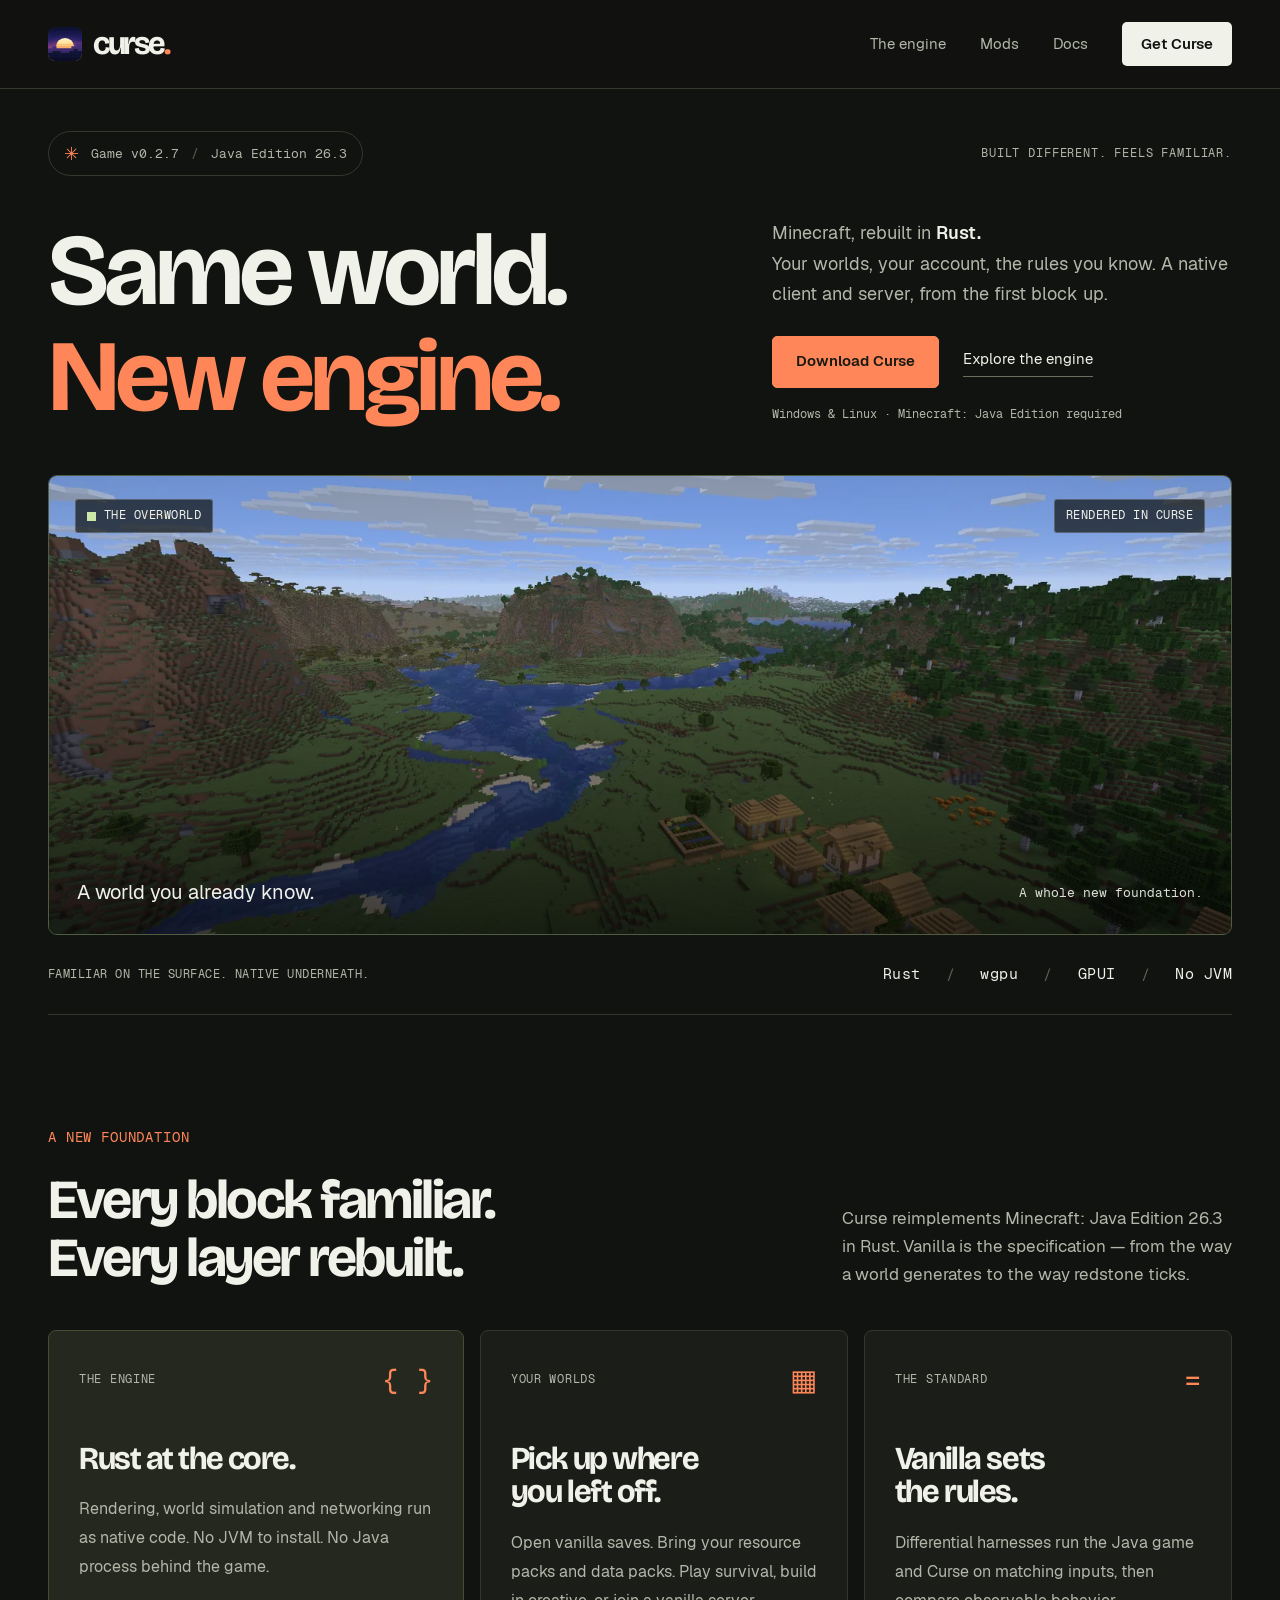
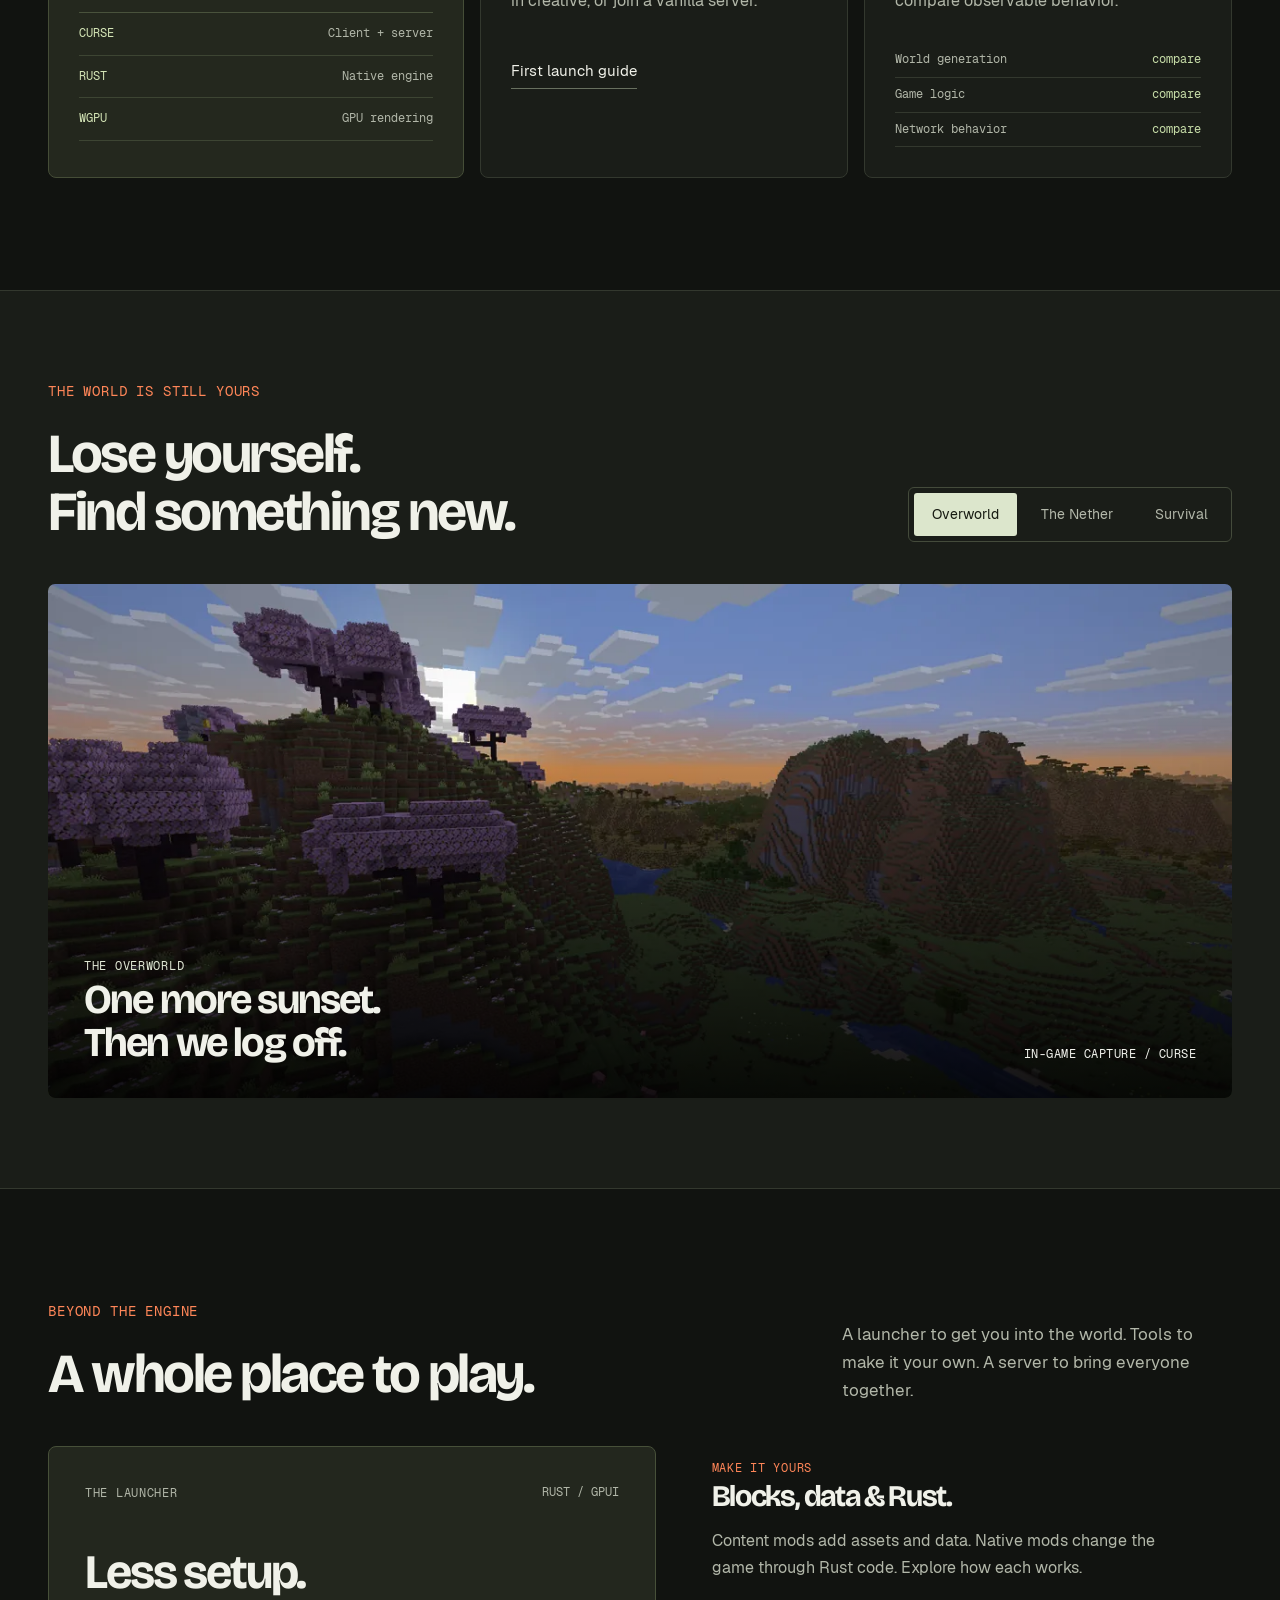
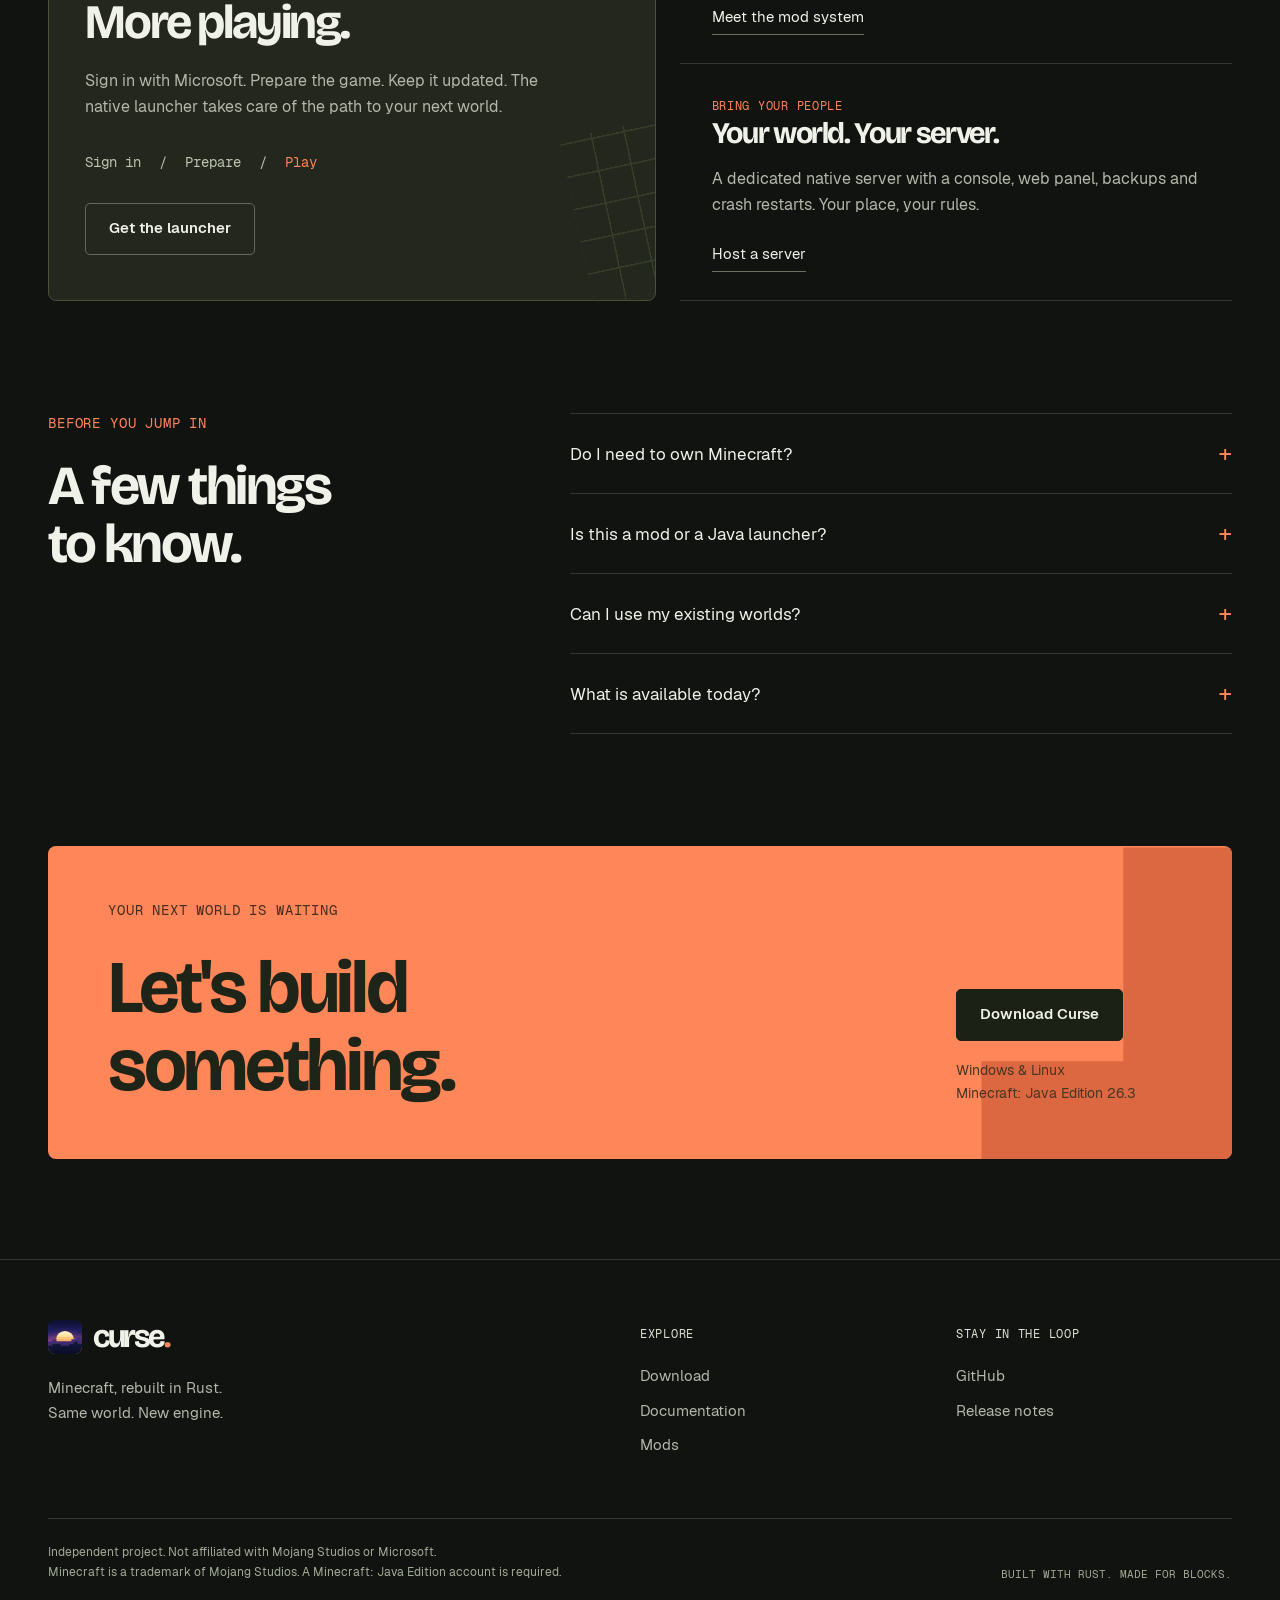
==== commit 2633f274: "Redesign Curse website around the native Rust engine Refresh the home, downloads and documentation w" ====
--- a/index.html
+++ b/index.html
@@ -1,170 +1,374 @@
 <!doctype html>
 <html lang="en">
-<head>
-<meta charset="utf-8">
-<meta name="viewport" content="width=device-width, initial-scale=1">
-<title>Curse: Minecraft Java Edition 26.3 in Rust</title>
-<meta name="description" content="A native client and server for Minecraft: Java Edition 26.3. Download the launcher, read the documentation, host a server.">
-<link rel="canonical" href="https://curse-rusts.github.io/">
-<link rel="icon" href="/assets/logo.svg" type="image/svg+xml">
-<link rel="stylesheet" href="/assets/site.css">
-<meta property="og:title" content="Curse: Minecraft Java Edition 26.3 in Rust">
-<meta property="og:description" content="A native client and server for Minecraft: Java Edition 26.3. Download the launcher, read the documentation, host a server.">
-<meta property="og:image" content="https://curse-rusts.github.io/assets/shots/valley.webp">
-<meta property="og:type" content="website">
-</head>
-<body>
-<header class="top">
-  <div class="wrap">
-    <a class="brand" href="/"><img src="/assets/logo.svg" width="26" height="26" alt=""><span>Curse</span></a>
-    <nav>
-      <a href="/download.html">Download</a>
-      <a href="/docs.html">Docs</a>
-      <a href="/mods.html">Mods</a>
-      <a class="cta" href="https://github.com/curse-rusts/downloads">Builds</a>
-    </nav>
-  </div>
-</header>
-<section class="hero">
-  <img class="hero-img" src="/assets/shots/valley.webp" alt="A river valley with a village, savanna hills and a cherry grove seen from above">
-  <div class="wrap">
-    <div class="hero-copy">
-      <p class="tag">Minecraft: Java Edition 26.3</p>
-      <h1>Java Edition,<br>without Java.</h1>
-      <p class="lead">Curse is a native client and server for Minecraft: Java Edition 26.3. Your worlds, your account, the same rules, in one Rust binary.</p>
-      <div class="actions">
-        <a class="btn primary" href="https://github.com/curse-rusts/downloads/releases/latest">Download the launcher</a>
-        <a class="btn" href="/download.html">Files and requirements</a>
+  <head>
+    <meta charset="utf-8" />
+    <meta name="viewport" content="width=device-width, initial-scale=1" />
+    <meta name="theme-color" content="#111310" />
+    <title>Curse — Minecraft, rebuilt in Rust</title>
+    <meta
+      name="description"
+      content="Your familiar block world. A new native engine. Curse brings Minecraft: Java Edition 26.3 to Rust, with a native client, server and launcher for Windows and Linux."
+    />
+    <link rel="canonical" href="https://curse-rusts.github.io/" />
+    <link rel="icon" href="/assets/logo.svg" type="image/svg+xml" />
+    <link
+      rel="preload"
+      href="/assets/fonts/BricolageGrotesqueDisplay-Bold.ttf"
+      as="font"
+      type="font/ttf"
+      crossorigin
+    />
+    <link rel="stylesheet" href="/assets/site.css?v=20261123" />
+    <script src="/assets/site.js?v=20261123" defer></script>
+    <meta property="og:title" content="Curse — Minecraft, rebuilt in Rust" />
+    <meta
+      property="og:description"
+      content="Your familiar block world. A new native engine. Minecraft: Java Edition 26.3, in Rust."
+    />
+    <meta
+      property="og:image"
+      content="https://curse-rusts.github.io/assets/shots/valley.webp"
+    />
+    <meta property="og:type" content="website" />
+  </head>
+  <body class="home">
+    <a class="skip" href="#main">Skip to content</a>
+    <header class="top">
+      <div class="wrap">
+        <a class="brand" href="/" aria-label="Curse home"
+          ><img src="/assets/logo.svg" width="34" height="34" alt="" /><span
+            >curse<span class="brand-dot">.</span></span
+          ></a
+        >
+        <nav aria-label="Main navigation">
+          <a href="/#engine">The engine</a><a href="/mods.html">Mods</a
+          ><a href="/docs.html">Docs</a
+          ><a class="cta" href="/download.html"
+            >Get Curse</a
+          >
+        </nav>
       </div>
-      <p class="fine">Windows and Linux. The launcher asks for a Microsoft account that owns Minecraft: Java Edition before anything else.</p>
-    </div>
-  </div>
-</section>
-
-<section class="band">
-  <div class="wrap split">
-    <div class="copy">
-      <p class="tag">The game</p>
-      <h2>Survival, creative, redstone, commands.</h2>
-      <p>The client is the game: world generation in all three dimensions, mobs, villagers, raids, redstone, every command, the HUD and the recipe book. Resource packs, data packs and shader packs load as they do in the Java game.</p>
-      <ul class="list">
-        <li><strong>Worlds.</strong> Vanilla saves open as they are. Worlds from 1.8 to 26.2 are upgraded on the way in.</li>
-        <li><strong>Multiplayer.</strong> Join vanilla and Curse servers in online mode, open a world to LAN, or invite friends from the launcher.</li>
-        <li><strong>No Java.</strong> The renderer, the server and the tools are native code. There is no JVM to install and no Java process to keep alive.</li>
-      </ul>
-    </div>
-    <figure class="shot">
-      <img src="/assets/shots/survival.webp" alt="Survival in a village square: two villagers, flowers, the hotbar and the health bar">
-      <figcaption>Survival, village square</figcaption>
-    </figure>
-  </div>
-</section>
-
-<section class="band">
-  <div class="wrap split reverse">
-    <div class="copy">
-      <p class="tag">The server</p>
-      <h2>One program to host.</h2>
-      <p><code>curse-server</code> supervises the game's engine in server mode: a CLI, a full-screen console, a web panel and a control API, with no Java and no Python on the machine. The world format, the protocol and the rules are the client's own.</p>
-      <ul class="list">
-        <li><strong>Ticks.</strong> 20 ticks a second on one thread; chunk generation and lighting run on a worker pool.</li>
-        <li><strong>Config.</strong> Vanilla's <code>server.properties</code> and <code>eula.txt</code>, plus one <code>server.toml</code> for the supervisor.</li>
-        <li><strong>Operations.</strong> Backups, updates and crash restarts are the supervisor's job, not a script's.</li>
-      </ul>
-    </div>
-    <figure class="shot">
-      <img src="/assets/shots/nether.webp" alt="A crimson forest in the Nether with a piglin among the fungi">
-      <figcaption>The Nether, crimson forest</figcaption>
-    </figure>
-  </div>
-</section>
-
-<section class="band">
-  <div class="wrap">
-    <div class="copy" style="max-width:760px">
-      <p class="tag">The launcher</p>
-      <h2>One file, then the game.</h2>
-      <p>A player downloads the launcher and nothing else. It signs in with Microsoft, finds an existing Minecraft installation or downloads 26.3 from Mojang, prepares the resources the game reads, and keeps the client current. Servers and native mods are built from the same launcher.</p>
-    </div>
-    <div class="note">
-      <p>The launcher is the only download a player needs. The game, its resources and the server archives are fetched and prepared for the account that signed in.</p>
-    </div>
-  </div>
-</section>
-
-<section class="band">
-  <div class="wrap">
-    <p class="tag">Status</p>
-    <h2>What is on, and what is not.</h2>
-    <p class="copy" style="max-width:66ch">The client, the server and the launcher work. A few services are deliberately off in this build: their addresses are empty, so the game contacts nothing. Nothing below is a promise with a date.</p>
-    <table class="table">
-      <thead><tr><th>Service</th><th>State</th><th>What that means</th></tr></thead>
-      <tbody>
-        <tr><td>Official server</td><td><span class="state">Off</span></td><td>No server is offered in the list.</td></tr>
-        <tr><td>Telemetry</td><td><span class="state">Off</span></td><td>No endpoint, so nothing is sent.</td></tr>
-        <tr><td>Cosmetics and emotes</td><td><span class="state">Off</span></td><td>No service is asked; no items are drawn.</td></tr>
-        <tr><td>Shop</td><td><span class="state">Off</span></td><td>No checkout page exists.</td></tr>
-        <tr><td>Public mod registry</td><td><span class="state">Off</span></td><td>Mods installed by hand work; the browser lists nothing.</td></tr>
-        <tr><td>The game itself</td><td><span class="state on">On</span></td><td>Client, dedicated server, launcher, LAN and online play.</td></tr>
-      </tbody>
-    </table>
-  </div>
-</section>
-
-<section class="band">
-  <div class="wrap split">
-    <div class="copy">
-      <p class="tag">Parity</p>
-      <h2>Measured against the Java game.</h2>
-      <p>The differential harnesses run vanilla 26.3 and Curse on the same scene, the same seed and the same ticks, then compare what a player can observe: positions, motion, AI state, sounds, packets and rendered output. A harness passes only when every compared value matches.</p>
-      <p>The project's port ledger reads every vanilla 26.3 method against Curse's code. Player-visible gaps open today: 0 of 833. The audit and what players still run into are in the repository's status section.</p>
-    </div>
-    <figure class="shot">
-      <img src="/assets/shots/sunset.webp" alt="Sunset behind a cherry grove on a hill, with a river below">
-      <figcaption>Cherry grove at sunset</figcaption>
-    </figure>
-  </div>
-</section>
-
-<section class="band tight">
-  <div class="wrap">
-    <div class="copy" style="max-width:760px">
-      <p class="tag">Download</p>
-      <h2>Start with the launcher.</h2>
-      <p>Windows and Linux. The releases page holds the launcher, the game archives it installs, and, for hosts, the server archive.</p>
-      <div class="actions">
-        <a class="btn primary" href="https://github.com/curse-rusts/downloads/releases/latest">Open releases</a>
-        <a class="btn" href="/download.html">Requirements</a>
+    </header>
+    <main id="main">
+      <section class="hero wrap">
+        <div class="hero-intro">
+          <a
+            class="release-pill"
+            href="https://github.com/curse-rusts/downloads/releases/tag/v0.2.7"
+            ><span class="release-icon" aria-hidden="true">✳</span> Game v0.2.7
+            <span class="pill-separator">/</span> Java Edition 26.3</a
+          ><span class="hero-note">BUILT DIFFERENT. FEELS FAMILIAR.</span>
+        </div>
+        <div class="hero-heading">
+          <h1>Same world.<br /><span>New engine.</span></h1>
+          <div class="hero-copy">
+            <p>
+              Minecraft, rebuilt in <strong>Rust.</strong><br />Your worlds,
+              your account, the rules you know. A native client and server, from
+              the first block up.
+            </p>
+            <div class="actions">
+              <a class="btn primary" href="/download.html">Download Curse</a
+              ><a class="text-link" href="#engine">Explore the engine</a>
+            </div>
+            <p class="fine">
+              Windows &amp; Linux · Minecraft: Java Edition required
+            </p>
+          </div>
+        </div>
+        <figure class="world-window">
+          <img
+            src="/assets/shots/valley.webp"
+            width="1600"
+            height="900"
+            fetchpriority="high"
+            alt="A Minecraft river winding through a green valley, with a village in the foreground"
+          />
+          <div class="world-top">
+            <span class="image-label"
+              ><span class="tiny-cube" aria-hidden="true"></span> THE
+              OVERWORLD</span
+            ><span class="image-label">RENDERED IN CURSE</span>
+          </div>
+          <figcaption>
+            <span>A world you already know.</span
+            ><span class="mono">A whole new foundation.</span>
+          </figcaption>
+        </figure>
+        <div class="tech-strip">
+          <span>FAMILIAR ON THE SURFACE. NATIVE UNDERNEATH.</span>
+          <div>
+            <span>Rust</span><i aria-hidden="true">/</i><span>wgpu</span
+            ><i aria-hidden="true">/</i><span>GPUI</span
+            ><i aria-hidden="true">/</i><span>No JVM</span>
+          </div>
+        </div>
+      </section>
+      <section class="section wrap" id="engine">
+        <div class="section-heading">
+          <div>
+            <p class="eyebrow">A NEW FOUNDATION</p>
+            <h2>Every block familiar.<br />Every layer rebuilt.</h2>
+          </div>
+          <p class="section-lead">
+            Curse reimplements Minecraft: Java Edition 26.3 in Rust. Vanilla is
+            the specification — from the way a world generates to the way
+            redstone ticks.
+          </p>
+        </div>
+        <div class="engine-grid">
+          <article class="feature feature-native">
+            <div class="feature-top">
+              <span class="eyebrow">THE ENGINE</span
+              ><span class="code-mark" aria-hidden="true">{ }</span>
+            </div>
+            <h3>Rust at the core.</h3>
+            <p>
+              Rendering, world simulation and networking run as native code. No
+              JVM to install. No Java process behind the game.
+            </p>
+            <div class="engine-stack">
+              <span><b>CURSE</b><em>Client + server</em></span
+              ><span><b>RUST</b><em>Native engine</em></span
+              ><span><b>WGPU</b><em>GPU rendering</em></span>
+            </div>
+          </article>
+          <article class="feature">
+            <div class="feature-top">
+              <span class="eyebrow">YOUR WORLDS</span
+              ><span class="block-symbol" aria-hidden="true">▦</span>
+            </div>
+            <h3>Pick up where<br />you left off.</h3>
+            <p>
+              Open vanilla saves. Bring your resource packs and data packs. Play
+              survival, build in creative, or join a vanilla server.
+            </p>
+            <a class="text-link" href="/docs/install.html"
+              >First launch guide</a
+            >
+          </article>
+          <article class="feature feature-parity">
+            <div class="feature-top">
+              <span class="eyebrow">THE STANDARD</span
+              ><span class="code-mark" aria-hidden="true">=</span>
+            </div>
+            <h3>Vanilla sets<br />the rules.</h3>
+            <p>
+              Differential harnesses run the Java game and Curse on matching
+              inputs, then compare observable behavior.
+            </p>
+            <div
+              class="parity-lines"
+              aria-label="Parity compares world generation, game logic and network behavior"
+            >
+              <span>World generation <b>compare</b></span
+              ><span>Game logic <b>compare</b></span
+              ><span>Network behavior <b>compare</b></span>
+            </div>
+          </article>
+        </div>
+      </section>
+      <section class="section gallery-section" aria-labelledby="worlds-title">
+        <div class="wrap">
+          <div class="section-heading">
+            <div>
+              <p class="eyebrow">THE WORLD IS STILL YOURS</p>
+              <h2 id="worlds-title">Lose yourself.<br />Find something new.</h2>
+            </div>
+            <div
+              class="world-tabs"
+              role="group"
+              aria-label="Choose a game screenshot"
+            >
+              <button
+                type="button"
+                class="world-tab"
+                aria-pressed="true"
+                data-world="overworld"
+              >
+                Overworld</button
+              ><button
+                type="button"
+                class="world-tab"
+                aria-pressed="false"
+                data-world="nether"
+              >
+                The Nether</button
+              ><button
+                type="button"
+                class="world-tab"
+                aria-pressed="false"
+                data-world="survival"
+              >
+                Survival
+              </button>
+            </div>
+          </div>
+          <figure class="gallery">
+            <img
+              id="world-image"
+              src="/assets/shots/sunset.webp"
+              width="1600"
+              height="900"
+              loading="lazy"
+              alt="The sun setting over a cherry grove and a river valley"
+            />
+            <figcaption>
+              <div>
+                <span class="eyebrow" id="world-kicker">THE OVERWORLD</span>
+                <h3 id="world-caption">
+                  One more sunset.<br />Then we log off.
+                </h3>
+              </div>
+              <span class="image-label">IN-GAME CAPTURE / CURSE</span>
+            </figcaption>
+          </figure>
+        </div>
+      </section>
+      <section class="section wrap" id="ecosystem">
+        <div class="section-heading">
+          <div>
+            <p class="eyebrow">BEYOND THE ENGINE</p>
+            <h2>A whole place to play.</h2>
+          </div>
+          <p class="section-lead">
+            A launcher to get you into the world. Tools to make it your own. A
+            server to bring everyone together.
+          </p>
+        </div>
+        <div class="ecosystem-grid">
+          <article class="launcher-feature">
+            <div class="feature-top">
+              <span class="eyebrow">THE LAUNCHER</span
+              ><span class="mono">RUST / GPUI</span>
+            </div>
+            <h3>Less setup.<br />More playing.</h3>
+            <p>
+              Sign in with Microsoft. Prepare the game. Keep it updated. The
+              native launcher takes care of the path to your next world.
+            </p>
+            <div class="launch-flow">
+              <span>Sign in</span><span aria-hidden="true">/</span
+              ><span>Prepare</span><span aria-hidden="true">/</span><b>Play</b>
+            </div>
+            <a class="btn" href="/download.html">Get the launcher</a>
+          </article>
+          <div class="ecosystem-side">
+            <article>
+              <span class="eyebrow">MAKE IT YOURS</span>
+              <h3>Blocks, data &amp; Rust.</h3>
+              <p>
+                Content mods add assets and data. Native mods change the game
+                through Rust code. Explore how each works.
+              </p>
+              <a class="text-link" href="/mods.html">Meet the mod system</a>
+            </article>
+            <article>
+              <span class="eyebrow">BRING YOUR PEOPLE</span>
+              <h3>Your world. Your server.</h3>
+              <p>
+                A dedicated native server with a console, web panel, backups and
+                crash restarts. Your place, your rules.
+              </p>
+              <a class="text-link" href="/docs/server.html">Host a server</a>
+            </article>
+          </div>
+        </div>
+      </section>
+      <section class="section wrap faq-section">
+        <div>
+          <p class="eyebrow">BEFORE YOU JUMP IN</p>
+          <h2>A few things<br />to know.</h2>
+        </div>
+        <div class="faq">
+          <details>
+            <summary>Do I need to own Minecraft?</summary>
+            <p>
+              Yes. You need a Microsoft account that owns Minecraft: Java
+              Edition. The launcher checks ownership and prepares resources from
+              your installation or downloads them from Mojang for your account.
+              Curse does not distribute Minecraft assets.
+            </p>
+          </details>
+          <details>
+            <summary>Is this a mod or a Java launcher?</summary>
+            <p>
+              Curse is a native reimplementation of the client and server in
+              Rust. Its separate launcher is also written in Rust, using GPUI.
+              The game does not run inside a JVM.
+            </p>
+          </details>
+          <details>
+            <summary>Can I use my existing worlds?</summary>
+            <p>
+              Curse reads vanilla saves and supports upgrades from older world
+              versions. Keep a backup before opening an existing world in
+              another game build.
+            </p>
+          </details>
+          <details>
+            <summary>What is available today?</summary>
+            <p>
+              The client, dedicated server and launcher are published for
+              Windows and Linux. Curse's public mod registry, official server,
+              cosmetics and shop are not available. Browse the release notes for
+              the current builds.
+            </p>
+          </details>
+        </div>
+      </section>
+      <section class="wrap">
+        <div class="download-banner">
+          <span class="eyebrow">YOUR NEXT WORLD IS WAITING</span>
+          <h2>Let's build<br />something.</h2>
+          <div>
+            <a class="btn dark" href="/download.html">Download Curse</a>
+            <p>Windows &amp; Linux<br />Minecraft: Java Edition 26.3</p>
+          </div>
+          <span class="banner-blocks" aria-hidden="true">▟</span>
+        </div>
+      </section>
+    </main>
+    <footer>
+      <div class="wrap">
+        <div class="foot">
+          <div>
+            <a class="brand" href="/"
+              ><img src="/assets/logo.svg" width="34" height="34" alt="" /><span
+                >curse<span class="brand-dot">.</span></span
+              ></a
+            >
+            <p>Minecraft, rebuilt in Rust.<br />Same world. New engine.</p>
+          </div>
+          <div>
+            <h4>Explore</h4>
+            <ul>
+              <li><a href="/download.html">Download</a></li>
+              <li><a href="/docs.html">Documentation</a></li>
+              <li><a href="/mods.html">Mods</a></li>
+            </ul>
+          </div>
+          <div>
+            <h4>Stay in the loop</h4>
+            <ul>
+              <li><a href="https://github.com/curse-rusts">GitHub</a></li>
+              <li>
+                <a href="https://github.com/curse-rusts/downloads/releases"
+                  >Release notes</a
+                >
+              </li>
+            </ul>
+          </div>
+        </div>
+        <div class="footer-bottom">
+          <p>
+            Independent project. Not affiliated with Mojang Studios or
+            Microsoft.<br />Minecraft is a trademark of Mojang Studios. A
+            Minecraft: Java Edition account is required.
+          </p>
+          <span class="mono">BUILT WITH RUST. MADE FOR BLOCKS.</span>
+        </div>
       </div>
-    </div>
-  </div>
-</section>
-<footer>
-  <div class="wrap">
-    <div class="foot">
-      <div>
-        <h4>Curse</h4>
-        <p>A native client and server for Minecraft: Java Edition 26.3.</p>
-      </div>
-      <div>
-        <h4>Product</h4>
-        <ul>
-          <li><a href="/download.html">Download</a></li>
-          <li><a href="/docs.html">Documentation</a></li>
-          <li><a href="/mods.html">Mods</a></li>
-          <li><a href="https://github.com/curse-rusts/downloads">Builds</a></li>
-        </ul>
-      </div>
-      <div>
-        <h4>Project</h4>
-        <ul>
-          <li><a href="https://github.com/curse-rusts">GitHub</a></li>
-          <li><a href="https://github.com/curse-rusts/downloads/releases">Releases</a></li>
-        </ul>
-      </div>
-    </div>
-    <p class="small">Curse is not affiliated with Mojang Studios or Microsoft. Minecraft is a trademark of Mojang Studios. Playing needs a Microsoft account that owns Minecraft: Java Edition. The source is private.</p>
-  </div>
-</footer>
-</body>
+    </footer>
+  </body>
 </html>
--- a/assets/site.css
+++ b/assets/site.css
@@ -1,456 +1,1340 @@
 @font-face {
-  font-family: "Chakra Petch";
-  src: url("/assets/fonts/ChakraPetch-Regular.ttf") format("truetype");
+  font-family: Geist;
+  src: url("/assets/fonts/Geist-Regular.ttf") format("truetype");
   font-weight: 400;
-  font-style: normal;
   font-display: swap;
 }
 @font-face {
-  font-family: "Chakra Petch";
-  src: url("/assets/fonts/ChakraPetch-SemiBold.ttf") format("truetype");
-  font-weight: 600;
-  font-style: normal;
+  font-family: Geist;
+  src: url("/assets/fonts/Geist-SemiBold.ttf") format("truetype");
+  font-weight: 600 800;
   font-display: swap;
 }
 @font-face {
-  font-family: "Chakra Petch";
-  src: url("/assets/fonts/ChakraPetch-Bold.ttf") format("truetype");
+  font-family: Bricolage;
+  src: url("/assets/fonts/BricolageGrotesqueDisplay-Bold.ttf")
+    format("truetype");
   font-weight: 700;
-  font-style: normal;
   font-display: swap;
 }
 @font-face {
-  font-family: "Silkscreen";
-  src: url("/assets/fonts/Silkscreen-Regular.ttf") format("truetype");
+  font-family: "Geist Mono";
+  src: url("/assets/fonts/GeistMono-Regular.ttf") format("truetype");
   font-weight: 400;
-  font-style: normal;
   font-display: swap;
 }
-
 :root {
-  --bg: #0d0f14;
-  --panel: #131721;
-  --panel-up: #181d28;
-  --line: #272e3b;
-  --line-soft: #1d232e;
-  --text: #e9ebf1;
-  --muted: #98a0b3;
-  --accent: #8b6cff;
-  --accent-bright: #b7a6ff;
-  --warn: #ffb86b;
-  --max: 1180px;
-  --font: "Chakra Petch", ui-sans-serif, system-ui, sans-serif;
-  --pixel: "Silkscreen", ui-monospace, monospace;
-  --mono: ui-monospace, "Fira Code", "DejaVu Sans Mono", monospace;
-}
-
-* { box-sizing: border-box; }
-
+  color-scheme: dark;
+  --bg: #111310;
+  --panel: #1a1d18;
+  --line: #33382e;
+  --text: #f0f1e9;
+  --muted: #b2b7a9;
+  --accent: #ff8658;
+  --accent-bright: #ffa781;
+  --mono: "Geist Mono", monospace;
+  --font: Geist, system-ui, sans-serif;
+  --display: Bricolage, Geist, sans-serif;
+  --max: 1328px;
+}
+* {
+  box-sizing: border-box;
+}
 html {
+  scroll-behavior: smooth;
+  scroll-padding-top: 110px;
+}
+body {
+  margin: 0;
   background: var(--bg);
   color: var(--text);
-  scroll-behavior: smooth;
-}
-
-body {
+  font: 400 1rem/1.65 var(--font);
+  -webkit-font-smoothing: antialiased;
+}
+button,
+a {
+  -webkit-tap-highlight-color: transparent;
+}
+button {
+  font: inherit;
+  cursor: pointer;
+}
+img {
+  max-width: 100%;
+  display: block;
+}
+a {
+  color: inherit;
+  text-decoration: none;
+}
+a:hover {
+  color: var(--accent);
+}
+p {
+  margin: 0 0 1rem;
+}
+h1,
+h2,
+h3,
+h4 {
   margin: 0;
-  font-family: var(--font);
-  font-size: 16px;
-  line-height: 1.65;
-  letter-spacing: 0.005em;
-  -webkit-font-smoothing: antialiased;
-}
-
-img { max-width: 100%; }
-
-a {
-  color: var(--accent-bright);
-  text-decoration: none;
-}
-a:hover { text-decoration: underline; text-underline-offset: 3px; }
-
-:focus-visible {
+  font-weight: 700;
+}
+h1,
+h2,
+h3 {
+  font-family: var(--display);
+  line-height: 1.05;
+  letter-spacing: -0.045em;
+}
+h1 {
+  font-size: clamp(4rem, 7.9vw, 7.3rem);
+}
+h2 {
+  font-size: clamp(2.5rem, 4.3vw, 4.25rem);
+}
+h3 {
+  font-size: 2rem;
+}
+strong {
+  font-weight: 600;
+}
+button:focus-visible,
+a:focus-visible,
+summary:focus-visible {
   outline: 2px solid var(--accent);
-  outline-offset: 3px;
-}
-
+  outline-offset: 5px;
+}
 .wrap {
-  max-width: var(--max);
-  margin: 0 auto;
-  padding: 0 28px;
-}
-
-
+  width: min(100% - 96px, var(--max));
+  margin-inline: auto;
+}
+.mono,
+.eyebrow,
+.hero-note,
+.image-label,
+.tech-strip,
+.release-pill,
+.fine {
+  font-family: var(--mono);
+}
+.eyebrow {
+  font-size: 0.875rem;
+  letter-spacing: 0.06em;
+  line-height: 1.5;
+  color: var(--accent);
+  margin: 0 0 24px;
+}
+.skip {
+  position: fixed;
+  top: -100px;
+  left: 16px;
+  z-index: 50;
+  background: var(--accent);
+  color: var(--bg);
+  padding: 10px 20px;
+}
+.skip:focus {
+  top: 12px;
+}
 .top {
   position: sticky;
   top: 0;
   z-index: 20;
-  background: var(--bg);
+  background: rgb(17 19 16 / 0.94);
   border-bottom: 1px solid var(--line);
+  backdrop-filter: blur(18px);
 }
 .top .wrap {
+  height: 88px;
   display: flex;
   align-items: center;
   justify-content: space-between;
-  height: 64px;
 }
 .brand {
   display: inline-flex;
-  align-items: center;
-  gap: 10px;
+  gap: 11px;
+  align-items: center;
+}
+.brand > span {
+  font-family: var(--display);
+  font-size: 2rem;
+  font-weight: 700;
+  letter-spacing: -0.075em;
+  line-height: 1;
+}
+.brand-dot {
+  color: var(--accent);
+}
+.brand:hover {
   color: var(--text);
 }
-.brand:hover { text-decoration: none; }
-.brand img { display: block; }
-.brand span {
-  font-family: var(--pixel);
-  font-size: 14px;
-  letter-spacing: 0.08em;
-}
 nav {
   display: flex;
-  align-items: center;
+  gap: 34px;
+  align-items: center;
+  font-size: 0.9375rem;
+}
+nav a {
+  color: var(--muted);
+}
+nav a:hover,
+nav a[aria-current="page"] {
+  color: var(--text);
+}
+nav .cta {
+  background: var(--text);
+  color: var(--bg);
+  padding: 10px 19px;
+  border-radius: 5px;
+  font-weight: 600;
+  white-space: nowrap;
+}
+nav .cta:hover {
+  background: var(--accent);
+  color: var(--bg);
+}
+nav .cta[aria-current="page"] {
+  color: var(--bg);
+  background: var(--accent);
+}
+nav .cta span {
+  margin-left: 12px;
+}
+.hero {
+  padding-top: 42px;
+}
+.hero-intro {
+  display: flex;
+  align-items: center;
+  justify-content: space-between;
+  gap: 20px;
+}
+.release-pill {
+  display: inline-flex;
+  gap: 12px;
+  align-items: center;
+  font-size: 0.8125rem;
+  border: 1px solid var(--line);
+  border-radius: 30px;
+  padding: 7px 15px;
+  color: var(--muted);
+}
+.release-icon {
+  color: var(--accent);
+  font-size: 1.1rem;
+}
+.pill-separator {
+  color: #5e6657;
+}
+.hero-note {
+  font-size: 0.75rem;
+  letter-spacing: 0.07em;
+  color: var(--muted);
+}
+.hero-heading {
+  display: grid;
+  grid-template-columns: 1.15fr 1fr;
+  gap: 40px;
+  align-items: end;
+  margin: 42px 0 45px;
+}
+h1 > span {
+  color: var(--accent);
+}
+.hero-copy {
+  max-width: 460px;
+  padding-bottom: 5px;
+  justify-self: end;
+}
+.hero-copy > p:first-child {
+  font-size: 1.125rem;
+  line-height: 1.7;
+  color: var(--muted);
+  max-width: 40ch;
+}
+.hero-copy strong {
+  color: var(--text);
+}
+.actions {
+  display: flex;
+  flex-wrap: wrap;
+  align-items: center;
+  gap: 24px;
+  margin: 26px 0 0;
+}
+.btn {
+  display: inline-flex;
+  align-items: center;
+  justify-content: center;
   gap: 26px;
-  font-size: 15px;
-}
-nav a { color: var(--muted); }
-nav a:hover { color: var(--text); text-decoration: none; }
-nav a.cta {
+  min-height: 52px;
+  padding: 12px 23px;
+  border: 1px solid #626a59;
+  border-radius: 5px;
+  font-size: 0.9375rem;
+  font-weight: 600;
+  transition:
+    background 0.18s,
+    transform 0.18s;
+}
+.btn:hover {
+  background: #2d3327;
   color: var(--text);
-  border: 1px solid var(--line);
-  padding: 7px 14px;
-}
-nav a.cta:hover { border-color: var(--accent); }
-
-
-.hero {
+  transform: translateY(-2px);
+}
+.btn.primary {
+  background: var(--accent);
+  color: #171910;
+  border-color: var(--accent);
+}
+.btn.primary:hover {
+  background: var(--accent-bright);
+}
+.text-link {
+  font-size: 0.9375rem;
+  border-bottom: 1px solid #68705f;
+  padding-bottom: 4px;
+}
+.text-link:hover {
+  border-color: var(--accent);
+}
+.fine {
+  font-size: 0.75rem;
+  color: var(--muted);
+  margin: 16px 0 0;
+  line-height: 1.8;
+}
+.world-window {
+  height: 460px;
   position: relative;
-  min-height: min(86vh, 800px);
-  display: flex;
-  align-items: flex-end;
+  margin: 0;
+  border: 1px solid #505c40;
+  border-radius: 9px;
   overflow: hidden;
-  border-bottom: 1px solid var(--line);
-}
-.hero-img {
-  position: absolute;
-  inset: 0;
+}
+.world-window > img {
   width: 100%;
   height: 100%;
   object-fit: cover;
-  object-position: 62% 50%;
-}
-.hero::after {
+  object-position: center 58%;
+}
+.world-window:after {
   content: "";
   position: absolute;
   inset: 0;
+  background: linear-gradient(
+    180deg,
+    rgb(0 0 0 / 0.16),
+    transparent 35%,
+    rgb(0 0 0 / 0.65)
+  );
+}
+.world-top {
+  position: absolute;
+  top: 23px;
+  left: 26px;
+  right: 26px;
+  display: flex;
+  justify-content: space-between;
+  z-index: 1;
+}
+.image-label {
+  font-size: 0.75rem;
+  color: #f3f4ee;
+  letter-spacing: 0.04em;
+}
+.world-top .image-label {
+  background: rgb(17 19 16 / 0.7);
+  padding: 6px 11px;
+  border: 1px solid rgb(255 255 255 / 0.2);
+  display: flex;
+  align-items: center;
+  gap: 8px;
+  border-radius: 3px;
+}
+.tiny-cube {
+  width: 9px;
+  height: 9px;
+  background: #cce8a8;
+}
+.world-window figcaption {
+  position: absolute;
+  bottom: 25px;
+  left: 28px;
+  right: 28px;
+  z-index: 1;
+  display: flex;
+  align-items: center;
+  justify-content: space-between;
+  font-size: 1.25rem;
+}
+.world-window figcaption .mono {
+  font-size: 0.8125rem;
+  color: #dedfd7;
+}
+.tech-strip {
+  display: flex;
+  justify-content: space-between;
+  align-items: center;
+  gap: 25px;
+  padding: 27px 0;
+  border-bottom: 1px solid var(--line);
+  font-size: 0.75rem;
+  letter-spacing: 0.04em;
+  color: var(--muted);
+}
+.tech-strip > div {
+  display: flex;
+  gap: 25px;
+  color: var(--text);
+  font-size: 0.9375rem;
+}
+.tech-strip i {
+  font-style: normal;
+  color: #5d6655;
+}
+.section {
+  padding-top: 112px;
+}
+.section-heading {
+  display: flex;
+  justify-content: space-between;
+  align-items: end;
+  gap: 70px;
+  margin-bottom: 42px;
+}
+.section-lead {
+  max-width: 390px;
+  color: var(--muted);
+  margin: 0;
+  font-size: 1.0625rem;
+}
+.engine-grid {
+  display: grid;
+  grid-template-columns: 1.13fr 1fr 1fr;
+  gap: 16px;
+}
+.feature {
+  padding: 30px;
+  background: var(--panel);
+  border: 1px solid var(--line);
+  border-radius: 8px;
+  min-width: 0;
+}
+.feature-top {
+  display: flex;
+  justify-content: space-between;
+  align-items: center;
+  gap: 10px;
+  margin-bottom: 44px;
+}
+.feature-top .eyebrow {
+  margin: 0;
+  color: var(--muted);
+  font-size: 0.75rem;
+}
+.code-mark,
+.block-symbol {
+  font: 1.8rem var(--mono);
+  color: var(--accent);
+}
+.feature h3 {
+  margin-bottom: 20px;
+}
+.feature p {
+  color: var(--muted);
+  font-size: 1rem;
+  line-height: 1.8;
+}
+.feature .text-link {
+  display: inline-block;
+  margin-top: 28px;
+}
+.feature-native {
+  background: #24281e;
+  border-color: #454d37;
+}
+.engine-stack {
+  margin-top: 30px;
+  border-top: 1px solid #49523c;
+}
+.engine-stack > span {
+  display: flex;
+  align-items: center;
+  justify-content: space-between;
+  padding: 11px 0;
+  border-bottom: 1px solid #3d4533;
+  font-family: var(--mono);
+  font-size: 0.75rem;
+}
+.engine-stack b {
+  font-weight: 400;
+  color: #d5e6b7;
+}
+.engine-stack em {
+  font-style: normal;
+  color: var(--muted);
+}
+.parity-lines {
+  font: 0.75rem/1.8 var(--mono);
+  margin-top: 28px;
+}
+.parity-lines span {
+  display: flex;
+  justify-content: space-between;
+  gap: 8px;
+  padding: 6px 0;
+  border-bottom: 1px solid var(--line);
+  color: var(--muted);
+}
+.parity-lines b {
+  font-weight: 400;
+  color: #c8dea9;
+}
+.gallery-section {
+  margin-top: 112px;
+  background: #1a1d18;
+  padding-top: 90px;
+  padding-bottom: 90px;
+  border-block: 1px solid var(--line);
+}
+.world-tabs {
+  display: flex;
+  gap: 6px;
+  padding: 5px;
+  border: 1px solid #444b3b;
+  border-radius: 6px;
+}
+.world-tab {
+  background: transparent;
+  border: 0;
+  padding: 10px 18px;
+  color: var(--muted);
+  border-radius: 3px;
+  font-size: 0.875rem;
+}
+.world-tab[aria-pressed="true"] {
+  background: #dce6cc;
+  color: #171b12;
+}
+.world-tab:hover {
+  color: var(--accent);
+}
+.world-tab[aria-pressed="true"]:hover {
+  color: #171b12;
+}
+.gallery {
+  margin: 0;
+  position: relative;
+  overflow: hidden;
+  border-radius: 7px;
+  aspect-ratio: 2.3;
+}
+.gallery > img {
+  width: 100%;
+  height: 100%;
+  object-fit: cover;
+}
+.gallery:after {
+  content: "";
+  position: absolute;
+  inset: 0;
+  background: linear-gradient(0deg, rgb(0 0 0 / 0.85), transparent 75%);
+}
+.gallery figcaption {
+  position: absolute;
+  inset: auto 36px 34px;
+  z-index: 1;
+  display: flex;
+  align-items: end;
+  justify-content: space-between;
+  gap: 20px;
+}
+.gallery .eyebrow {
+  color: #e1e8d5;
+  font-size: 0.75rem;
+  margin-bottom: 14px;
+}
+.gallery h3 {
+  font-size: clamp(2rem, 3.2vw, 3.25rem);
+}
+.ecosystem-grid {
+  display: grid;
+  grid-template-columns: 1.1fr 1fr;
+  gap: 24px;
+}
+.launcher-feature {
+  background: #23271e;
+  border: 1px solid #475039;
+  border-radius: 8px;
+  padding: 36px;
+  position: relative;
+  overflow: hidden;
+}
+.launcher-feature:after {
+  content: "";
+  position: absolute;
+  width: 170px;
+  height: 170px;
+  right: -90px;
+  bottom: 10px;
   background:
-    linear-gradient(90deg, rgba(13, 15, 20, 0.99) 0%, rgba(13, 15, 20, 0.94) 38%, rgba(13, 15, 20, 0.55) 70%, rgba(13, 15, 20, 0.28) 100%),
-    linear-gradient(0deg, rgba(13, 15, 20, 0.96) 0%, rgba(13, 15, 20, 0) 48%);
-}
-.hero .wrap {
+    repeating-linear-gradient(0deg, transparent 0 31px, #54613b 32px 33px),
+    repeating-linear-gradient(90deg, transparent 0 31px, #54613b 32px 33px);
+  transform: rotate(-12deg);
+  opacity: 0.4;
+  pointer-events: none;
+}
+.launcher-feature .mono {
+  font-size: 0.75rem;
+  color: var(--muted);
+}
+.launcher-feature h3 {
+  font-size: 3rem;
+  margin-bottom: 20px;
+}
+.launcher-feature > p {
+  max-width: 42ch;
+  color: var(--muted);
+}
+.launch-flow {
+  display: flex;
+  gap: 18px;
+  align-items: center;
+  margin: 32px 0;
+  color: #bdc5ae;
+  font: 0.875rem var(--mono);
+}
+.launch-flow b {
+  color: var(--accent);
+  font-weight: 400;
+}
+.ecosystem-side {
+  display: grid;
+}
+.ecosystem-side article {
+  padding: 28px 32px;
+  border-bottom: 1px solid var(--line);
+}
+.ecosystem-side article:first-child {
+  padding-top: 8px;
+}
+.ecosystem-side .eyebrow {
+  font-size: 0.75rem;
+  margin-bottom: 18px;
+}
+.ecosystem-side h3 {
+  font-size: 1.875rem;
+  margin-bottom: 16px;
+}
+.ecosystem-side p {
+  color: var(--muted);
+  font-size: 1rem;
+  max-width: 46ch;
+}
+.ecosystem-side .text-link {
+  display: inline-block;
+  margin-top: 8px;
+}
+.faq-section {
+  display: grid;
+  grid-template-columns: 0.8fr 1.2fr;
+  gap: 80px;
+  padding-bottom: 112px;
+}
+.faq details {
+  border-bottom: 1px solid var(--line);
+}
+.faq details:first-child {
+  border-top: 1px solid var(--line);
+}
+.faq summary {
+  list-style: none;
+  cursor: pointer;
+  display: flex;
+  align-items: center;
+  justify-content: space-between;
+  gap: 18px;
+  padding: 24px 0;
+  font-size: 1.0625rem;
+}
+.faq summary::-webkit-details-marker {
+  display: none;
+}
+.faq summary:after {
+  content: "+";
+  font: 1.5rem var(--mono);
+  color: var(--accent);
+}
+.faq details[open] summary:after {
+  content: "−";
+}
+.faq details p {
+  color: var(--muted);
+  max-width: 58ch;
+  padding-right: 30px;
+  font-size: 1rem;
+  padding-bottom: 14px;
+}
+.download-banner {
   position: relative;
+  isolation: isolate;
+  background: var(--accent);
+  color: #1e2417;
+  padding: 54px 60px;
+  border-radius: 8px;
+  overflow: hidden;
+  display: grid;
+  grid-template-columns: 1fr 1fr;
+  gap: 28px;
+}
+.download-banner > .eyebrow {
+  grid-column: 1/-1;
+  color: #452e21;
+  margin: 0;
+}
+.download-banner h2 {
+  font-size: clamp(3rem, 5.8vw, 5.5rem);
+}
+.download-banner > div {
+  justify-self: end;
+  align-self: end;
   z-index: 1;
-  width: 100%;
-  padding-top: 120px;
-  padding-bottom: 72px;
-}
-.hero-copy { max-width: 660px; }
-
-.tag {
-  margin: 0 0 18px;
-  font-family: var(--pixel);
-  font-size: 10px;
-  letter-spacing: 0.12em;
+  padding-right: 36px;
+}
+.download-banner p {
+  font-size: 0.875rem;
+  margin: 18px 0 0;
+  color: #493524;
+}
+.btn.dark {
+  background: #1b2115;
+  color: var(--text);
+  border-color: #1b2115;
+}
+.btn.dark:hover {
+  background: #313e25;
+}
+.banner-blocks {
+  position: absolute;
+  right: -30px;
+  bottom: -110px;
+  font: 360px/1 monospace;
+  color: #db6841;
+  z-index: -1;
+}
+footer {
+  margin-top: 100px;
+  padding: 60px 0 28px;
+  border-top: 1px solid var(--line);
+  color: var(--muted);
+  font-size: 0.9375rem;
+}
+.foot {
+  display: grid;
+  grid-template-columns: 2fr 1fr 1fr;
+  gap: 40px;
+}
+.foot .brand {
+  color: var(--text);
+  margin-bottom: 22px;
+}
+.foot > div > p {
+  max-width: 32ch;
+}
+.foot h4 {
+  font: 400 0.75rem var(--mono);
   text-transform: uppercase;
-  color: #d6ccff;
-}
-
-h1 {
+  letter-spacing: 0.06em;
+  color: #dce1d3;
+  margin: 6px 0 22px;
+}
+.foot ul {
+  list-style: none;
+  padding: 0;
   margin: 0;
-  font-size: clamp(2.7rem, 6.4vw, 5.5rem);
-  line-height: 0.97;
-  letter-spacing: -0.03em;
-  font-weight: 700;
-  text-wrap: balance;
-  text-shadow: 0 2px 22px rgba(0, 0, 0, 0.5);
-}
-
-.lead {
-  margin: 24px 0 0;
-  max-width: 56ch;
-  font-size: clamp(1.02rem, 1.5vw, 1.18rem);
-  color: #d2d7e2;
-  text-shadow: 0 2px 18px rgba(0, 0, 0, 0.5);
-}
-
-.actions {
-  display: flex;
-  flex-wrap: wrap;
-  gap: 12px;
-  margin-top: 32px;
-}
-
-.btn {
-  display: inline-flex;
-  align-items: center;
-  justify-content: center;
-  height: 48px;
-  padding: 0 22px;
-  border: 1px solid #3b4354;
-  color: var(--text);
-  background: rgba(255, 255, 255, 0.025);
-  font-family: var(--font);
-  font-size: 15px;
+}
+.foot li {
+  margin-bottom: 10px;
+}
+.footer-bottom {
+  margin-top: 50px;
+  padding-top: 24px;
+  border-top: 1px solid var(--line);
+  display: flex;
+  justify-content: space-between;
+  align-items: end;
+  gap: 32px;
+  font-size: 0.75rem;
+  color: #a2aa96;
+}
+.footer-bottom p {
+  margin: 0;
+}
+.footer-bottom .mono {
+  font-size: 0.6875rem;
+  white-space: nowrap;
+}
+.doc {
+  max-width: 900px;
+  padding-block: 70px 20px;
+}
+.doc h1 {
+  font-size: clamp(3rem, 6vw, 5rem);
+  margin-bottom: 24px;
+}
+.doc .lead {
+  font-size: 1.2rem;
+  color: var(--muted);
+  max-width: 65ch;
+}
+.doc h2 {
+  font-size: 1.85rem;
+  margin: 50px 0 18px;
+}
+.doc p,
+.doc li {
+  color: var(--muted);
+}
+.doc p a,
+.doc li a,
+.note a {
+  color: var(--accent);
+  text-decoration: underline;
+  text-underline-offset: 4px;
+}
+.doc ul,
+.doc ol {
+  padding-left: 24px;
+}
+.doc li {
+  margin: 10px 0;
+}
+.doc code {
+  font-family: var(--mono);
+  font-size: 0.875em;
+  background: var(--panel);
+  color: #d7e4c3;
+  padding: 3px 5px;
+  border-radius: 3px;
+  overflow-wrap: anywhere;
+}
+.doc pre {
+  padding: 22px;
+  background: var(--panel);
+  border: 1px solid var(--line);
+  border-radius: 6px;
+  overflow: auto;
+}
+.doc pre code {
+  padding: 0;
+  white-space: pre;
+  overflow-wrap: normal;
+}
+.crumbs {
+  font: 400 0.875rem var(--mono);
+  color: var(--muted);
+  margin-bottom: 30px;
+}
+.crumbs a {
+  color: var(--muted) !important;
+}
+.index-list {
+  margin-top: 36px;
+  border-top: 1px solid var(--line);
+}
+.index-list a {
+  display: grid;
+  grid-template-columns: 220px 1fr;
+  gap: 30px;
+  padding: 26px 12px;
+  border-bottom: 1px solid var(--line);
+}
+.index-list a:hover {
+  background: var(--panel);
+}
+.index-list .name {
   font-weight: 600;
-  letter-spacing: 0.01em;
-}
-.btn:hover { text-decoration: none; border-color: var(--accent); background: var(--panel-up); }
-.btn.primary {
-  background: var(--accent);
-  border-color: var(--accent);
-  color: #0b0c10;
-}
-.btn.primary:hover { background: var(--accent-bright); border-color: var(--accent-bright); }
-
-.fine {
-  margin: 18px 0 0;
-  font-size: 14px;
-  color: #b6bdcc;
-  max-width: 60ch;
-}
-
-
-.band {
-  border-bottom: 1px solid var(--line);
-  padding: 88px 0;
-}
-.band.tight { padding: 64px 0; }
-.band .wrap { width: 100%; }
-
-.split {
-  display: grid;
-  grid-template-columns: 1.02fr 0.98fr;
-  gap: 60px;
-  align-items: center;
-}
-.split.reverse { grid-template-columns: 0.98fr 1.02fr; }
-.split.reverse .copy { order: 2; }
-.split.reverse .shot { order: 1; }
-
-h2 {
-  margin: 0 0 18px;
-  font-size: clamp(1.8rem, 3.1vw, 2.75rem);
-  line-height: 1.06;
-  letter-spacing: -0.02em;
-  font-weight: 700;
-  text-wrap: balance;
-}
-h3 {
-  margin: 0 0 8px;
-  font-size: 1.08rem;
-  font-weight: 600;
-}
-p { margin: 0 0 16px; }
-.copy p { color: #c2c8d5; max-width: 60ch; }
-.copy p:last-child { margin-bottom: 0; }
-
-.list {
-  margin: 22px 0 0;
-  padding: 0;
-  list-style: none;
-  border-top: 1px solid var(--line-soft);
-}
-.list li {
-  padding: 12px 0;
-  border-bottom: 1px solid var(--line-soft);
-  color: #c2c8d5;
-  font-size: 15px;
-}
-.list strong { color: var(--text); font-weight: 600; }
-
-.shot {
-  margin: 0;
+}
+.index-list .desc {
+  color: var(--muted);
+  font-size: 0.9375rem;
+}
+.note {
+  margin-top: 28px;
+  padding: 22px;
   border: 1px solid var(--line);
+  border-left: 3px solid var(--accent);
   background: var(--panel);
-}
-.shot img { display: block; width: 100%; height: auto; }
-.shot figcaption {
-  padding: 11px 14px;
-  border-top: 1px solid var(--line);
-  font-family: var(--pixel);
-  font-size: 10px;
-  letter-spacing: 0.04em;
-  color: var(--muted);
-}
-
-
+  border-radius: 4px;
+  font-size: 0.9375rem;
+}
+.note p:last-child {
+  margin-bottom: 0;
+}
 .table {
   width: 100%;
   border-collapse: collapse;
-  margin-top: 26px;
-  font-size: 15px;
+  margin-top: 28px;
+  font-size: 0.9375rem;
 }
 .table th {
+  font: 400 0.8125rem var(--mono);
   text-align: left;
-  font-family: var(--pixel);
-  font-size: 10px;
-  letter-spacing: 0.08em;
-  text-transform: uppercase;
-  color: var(--muted);
-  font-weight: 400;
-  padding: 0 0 12px;
+  color: var(--muted);
+  padding: 14px 10px;
   border-bottom: 1px solid var(--line);
 }
 .table td {
-  padding: 14px 0;
-  border-bottom: 1px solid var(--line-soft);
+  padding: 18px 10px;
+  border-bottom: 1px solid var(--line);
   vertical-align: top;
-  color: #c2c8d5;
-}
-.table td:first-child { color: var(--text); padding-right: 24px; }
-.table tr:last-child td { border-bottom: 0; }
-.table .file { font-family: var(--mono); font-size: 13px; color: var(--accent-bright); }
+  color: var(--muted);
+}
+.table td:first-child {
+  color: var(--text);
+}
+.table .file {
+  font: 400 0.8125rem var(--mono);
+  overflow-wrap: anywhere;
+}
 .state {
-  display: inline-flex;
-  align-items: center;
-  gap: 8px;
-  font-family: var(--pixel);
-  font-size: 10px;
-  letter-spacing: 0.04em;
-}
-.state::before {
-  content: "";
-  width: 7px;
-  height: 7px;
-  background: var(--warn);
-}
-.state.on::before { background: var(--accent); }
-
-.note {
-  margin-top: 26px;
-  padding: 18px 20px;
+  font-size: 0.8125rem;
+}
+.state.on {
+  color: #c8dea9;
+}
+footer .small {
+  max-width: 80ch;
+  font-size: 0.8125rem;
+  margin-top: 34px;
+  color: #a2aa96;
+}
+.notfound {
+  min-height: 55vh;
+  display: flex;
+  align-items: center;
+}
+.notfound h1 {
+  font-size: 7rem;
+  margin-bottom: 20px;
+}
+.download-grid {
+  display: grid;
+  grid-template-columns: 1fr 1fr;
+  gap: 18px;
+  margin: 36px 0;
+}
+.platform-card {
   border: 1px solid var(--line);
-  border-left: 3px solid var(--accent);
+  border-radius: 8px;
   background: var(--panel);
-  color: #c2c8d5;
-  font-size: 15px;
-}
-.note p:last-child { margin-bottom: 0; }
-
-
-.doc { max-width: 760px; padding: 72px 0 96px; }
-.doc h1 { font-size: clamp(2.2rem, 4.4vw, 3.4rem); margin-bottom: 18px; }
-.doc .lead { margin-top: 0; }
-.doc h2 {
-  font-size: 1.45rem;
-  margin: 46px 0 14px;
-  letter-spacing: -0.01em;
-}
-.doc p, .doc li { color: #c2c8d5; }
-.doc ul, .doc ol { padding-left: 22px; }
-.doc li { margin: 8px 0; }
-.doc code {
-  font-family: var(--mono);
-  font-size: 13px;
-  background: var(--panel);
-  border: 1px solid var(--line-soft);
-  padding: 2px 6px;
+  padding: 28px;
+}
+.platform-card h2 {
+  font-size: 2rem;
+  margin: 18px 0 10px;
+}
+.platform-card .platform-icon {
+  font: 2rem var(--mono);
+  color: var(--accent);
+}
+.platform-card p {
+  font-size: 1rem;
+}
+.platform-card .btn {
+  margin-top: 12px;
+  width: 100%;
+  text-decoration: none;
+  color: var(--bg);
+}
+.platform-meta {
+  font: 400 0.75rem var(--mono);
+  color: var(--muted);
+  margin-top: 18px;
+}
+.download-grid + .fine {
+  font-family: var(--font);
+  font-size: 0.875rem;
+}
+.doc .eyebrow {
+  color: var(--accent);
+}
+.doc .feature-top {
+  margin-bottom: 0;
+}
+.doc .text-link {
   color: var(--text);
 }
-.doc pre {
-  margin: 20px 0;
-  padding: 18px 20px;
-  background: var(--panel);
-  border: 1px solid var(--line);
-  overflow-x: auto;
-}
-.doc pre code { background: none; border: 0; padding: 0; font-size: 13px; }
-.crumbs {
-  font-family: var(--pixel);
-  font-size: 10px;
-  letter-spacing: 0.04em;
-  color: var(--muted);
-  margin-bottom: 26px;
-}
-.crumbs a { color: var(--muted); }
-.crumbs a:hover { color: var(--text); text-decoration: none; }
-
-.index-list {
-  margin: 34px 0 0;
-  border-top: 1px solid var(--line);
-}
-.index-list a {
-  display: grid;
-  grid-template-columns: 220px 1fr;
-  gap: 28px;
-  padding: 22px 0;
-  border-bottom: 1px solid var(--line-soft);
-  color: var(--text);
-}
-.index-list a:hover { text-decoration: none; background: var(--panel); }
-.index-list .name { font-weight: 600; }
-.index-list .desc { color: var(--muted); font-size: 15px; }
-
-
-footer {
-  border-top: 1px solid var(--line);
-  padding: 52px 0 64px;
-  color: var(--muted);
-  font-size: 14px;
-}
-.foot {
-  display: grid;
-  grid-template-columns: 1.4fr 1fr 1fr;
-  gap: 40px;
-}
-footer h4 {
-  margin: 0 0 12px;
-  font-family: var(--pixel);
-  font-size: 10px;
-  letter-spacing: 0.08em;
-  text-transform: uppercase;
-  color: var(--text);
-  font-weight: 400;
-}
-footer ul { margin: 0; padding: 0; list-style: none; }
-footer li { margin: 7px 0; }
-footer a { color: var(--muted); }
-footer a:hover { color: var(--text); }
-footer .small { margin-top: 36px; color: #6f7788; font-size: 13px; max-width: 70ch; }
-
-
-.notfound {
-  min-height: 62vh;
-  display: flex;
-  align-items: center;
-}
-.notfound h1 {
-  font-family: var(--pixel);
-  font-size: clamp(3rem, 10vw, 7rem);
-  letter-spacing: 0.02em;
-  margin-bottom: 20px;
-}
-
-@media (max-width: 860px) {
-  .split, .split.reverse { grid-template-columns: 1fr; gap: 32px; }
-  .split.reverse .copy, .split.reverse .shot { order: initial; }
-  .foot { grid-template-columns: 1fr 1fr; }
-  .index-list a { grid-template-columns: 1fr; gap: 6px; }
-}
-
-@media (max-width: 640px) {
-  .wrap { padding: 0 20px; }
-  nav { gap: 14px; }
-  nav a { font-size: 14px; }
-  nav a.cta { display: none; }
-  .hero { min-height: 78vh; }
-  .hero .wrap { padding-top: 96px; padding-bottom: 48px; }
-  .band { padding: 56px 0; }
-  .table th:nth-child(3), .table td:nth-child(3) { display: none; }
-  .foot { grid-template-columns: 1fr; gap: 28px; }
-}
-
+@media (min-width: 1600px) {
+  .hero-heading {
+    margin-block: 54px;
+  }
+  .world-window {
+    height: 510px;
+  }
+}
+@media (max-width: 1050px) {
+  .wrap {
+    width: calc(100% - 64px);
+  }
+  .hero-heading {
+    grid-template-columns: 1.1fr 1fr;
+    gap: 30px;
+  }
+  h1 {
+    font-size: 6.8vw;
+  }
+  .hero-copy > p:first-child {
+    font-size: 1rem;
+  }
+  .hero-copy .actions {
+    gap: 18px;
+  }
+  .hero-note {
+    display: none;
+  }
+  .world-window {
+    height: 390px;
+  }
+  .engine-grid {
+    grid-template-columns: 1fr 1fr;
+  }
+  .feature-native {
+    grid-column: 1/-1;
+    display: grid;
+    grid-template-columns: 1fr 1fr;
+    gap: 0 50px;
+  }
+  .feature-native .feature-top {
+    grid-column: 1/-1;
+    margin-bottom: 24px;
+  }
+  .feature-native .engine-stack {
+    grid-column: 2;
+    grid-row: 2/4;
+    margin-top: 0;
+    align-self: start;
+  }
+  .feature-native h3,
+  .feature-native p {
+    grid-column: 1;
+  }
+  .tech-strip {
+    align-items: start;
+  }
+  .tech-strip > span {
+    max-width: 27ch;
+  }
+  .section-heading {
+    gap: 35px;
+  }
+  .section-lead {
+    max-width: 330px;
+  }
+  .world-tab {
+    padding: 10px 12px;
+  }
+  .gallery {
+    aspect-ratio: 1.9;
+  }
+  .ecosystem-grid {
+    gap: 12px;
+  }
+  .launcher-feature {
+    padding: 28px;
+  }
+  .faq-section {
+    gap: 45px;
+  }
+  .download-banner {
+    padding: 40px;
+  }
+  .download-banner > div {
+    padding-right: 0;
+  }
+}
+@media (max-width: 760px) {
+  .wrap {
+    width: calc(100% - 40px);
+  }
+  .top .wrap {
+    height: 74px;
+  }
+  nav {
+    gap: 20px;
+  }
+  nav > a:first-child {
+    display: none;
+  }
+  nav .cta {
+    padding: 9px 13px;
+  }
+  .brand > span {
+    font-size: 1.75rem;
+  }
+  .brand img {
+    width: 30px;
+    height: 30px;
+  }
+  .hero {
+    padding-top: 26px;
+  }
+  .hero-heading {
+    grid-template-columns: 1fr;
+    margin: 30px 0;
+  }
+  .hero h1 {
+    font-size: clamp(3.7rem, 12vw, 5.9rem);
+  }
+  .hero-copy {
+    justify-self: start;
+    max-width: 100%;
+    padding: 0;
+  }
+  .hero-copy > p:first-child {
+    font-size: 1.0625rem;
+    max-width: 48ch;
+  }
+  .hero-copy .actions {
+    margin-top: 22px;
+  }
+  .world-window {
+    height: 360px;
+  }
+  .world-top {
+    top: 16px;
+    left: 16px;
+    right: 16px;
+  }
+  .world-top .image-label:last-child {
+    display: none;
+  }
+  .world-window figcaption {
+    left: 18px;
+    right: 18px;
+    bottom: 18px;
+    display: block;
+    font-size: 1.125rem;
+  }
+  .world-window figcaption .mono {
+    display: block;
+    margin-top: 6px;
+    font-size: 0.75rem;
+  }
+  .tech-strip {
+    display: block;
+    padding: 24px 0;
+  }
+  .tech-strip > div {
+    margin-top: 16px;
+    gap: 20px;
+  }
+  .tech-strip > span {
+    max-width: 100%;
+  }
+  .section {
+    padding-top: 72px;
+  }
+  .section-heading {
+    display: block;
+    margin-bottom: 30px;
+  }
+  .section-lead {
+    margin-top: 24px;
+    max-width: 48ch;
+    font-size: 1rem;
+  }
+  .eyebrow {
+    font-size: 0.75rem;
+    margin-bottom: 18px;
+  }
+  .engine-grid {
+    grid-template-columns: 1fr;
+  }
+  .feature-native {
+    display: block;
+  }
+  .feature-native .engine-stack {
+    margin-top: 26px;
+  }
+  .feature {
+    padding: 26px;
+  }
+  .feature-top {
+    margin-bottom: 30px;
+  }
+  .feature p {
+    max-width: 50ch;
+  }
+  .feature .text-link {
+    margin-top: 12px;
+  }
+  .gallery-section {
+    margin-top: 72px;
+    padding-top: 58px;
+    padding-bottom: 52px;
+  }
+  .world-tabs {
+    display: inline-flex;
+    margin-top: 25px;
+  }
+  .world-tab {
+    padding: 9px 13px;
+  }
+  .gallery {
+    aspect-ratio: auto;
+    height: 400px;
+  }
+  .gallery figcaption {
+    left: 22px;
+    right: 22px;
+    bottom: 24px;
+  }
+  .gallery figcaption > .image-label {
+    display: none;
+  }
+  .gallery h3 {
+    font-size: 2.4rem;
+  }
+  .ecosystem-grid {
+    grid-template-columns: 1fr;
+    gap: 35px;
+  }
+  .launcher-feature h3 {
+    font-size: 2.6rem;
+  }
+  .ecosystem-side article {
+    padding: 30px 0;
+  }
+  .ecosystem-side article:first-child {
+    padding-top: 0;
+  }
+  .faq-section {
+    display: block;
+    padding-bottom: 72px;
+  }
+  .faq {
+    margin-top: 30px;
+  }
+  .faq summary {
+    font-size: 1rem;
+  }
+  .download-banner {
+    grid-template-columns: 1fr;
+    padding: 30px;
+  }
+  .download-banner > .eyebrow {
+    font-size: 0.6875rem;
+  }
+  .download-banner > div {
+    justify-self: start;
+    margin-top: 8px;
+  }
+  .download-banner h2 {
+    font-size: 3.8rem;
+  }
+  .banner-blocks {
+    bottom: -50px;
+    font-size: 280px;
+    right: -25px;
+  }
+  footer {
+    margin-top: 72px;
+    padding-top: 40px;
+  }
+  .foot {
+    grid-template-columns: 1fr 1fr;
+    gap: 30px;
+  }
+  .foot > div:first-child {
+    grid-column: 1/-1;
+  }
+  .footer-bottom {
+    display: block;
+  }
+  .footer-bottom .mono {
+    display: block;
+    margin-top: 22px;
+    white-space: normal;
+  }
+  .doc {
+    padding-top: 42px;
+  }
+  .doc h1 {
+    font-size: 3rem;
+  }
+  .doc .lead {
+    font-size: 1.0625rem;
+  }
+  .index-list a {
+    grid-template-columns: 1fr;
+    gap: 8px;
+    padding: 20px 0;
+  }
+  .download-grid {
+    grid-template-columns: 1fr;
+  }
+  .table {
+    font-size: 0.8125rem;
+  }
+  .table td,
+  .table th {
+    padding: 14px 6px;
+  }
+  .table .file {
+    font-size: 0.75rem;
+  }
+  .platform-card {
+    padding: 24px;
+  }
+}
+@media (max-width: 390px) {
+  nav {
+    gap: 10px;
+    font-size: 0.8125rem;
+  }
+  .top .brand {
+    gap: 7px;
+  }
+  .release-pill {
+    font-size: 0.6875rem;
+    gap: 9px;
+  }
+  .hero h1 {
+    font-size: clamp(2.85rem, 14.15vw, 3.45rem);
+  }
+  .hero-copy .actions {
+    gap: 18px;
+  }
+  .hero-copy .text-link {
+    font-size: 0.875rem;
+  }
+  .fine {
+    font-size: 0.6875rem;
+  }
+  .world-tab {
+    padding-inline: 8px;
+    font-size: 0.8125rem;
+  }
+  .tech-strip > div {
+    gap: 16px;
+  }
+}
+@media (max-width: 360px) {
+  nav a[href="/mods.html"] {
+    display: none;
+  }
+}
 @media (prefers-reduced-motion: reduce) {
-  html { scroll-behavior: auto; }
-  * { transition: none !important; animation: none !important; }
-}
+  html {
+    scroll-behavior: auto;
+  }
+  *,
+  *:before,
+  *:after {
+    animation: none !important;
+    transition: none !important;
+  }
+}
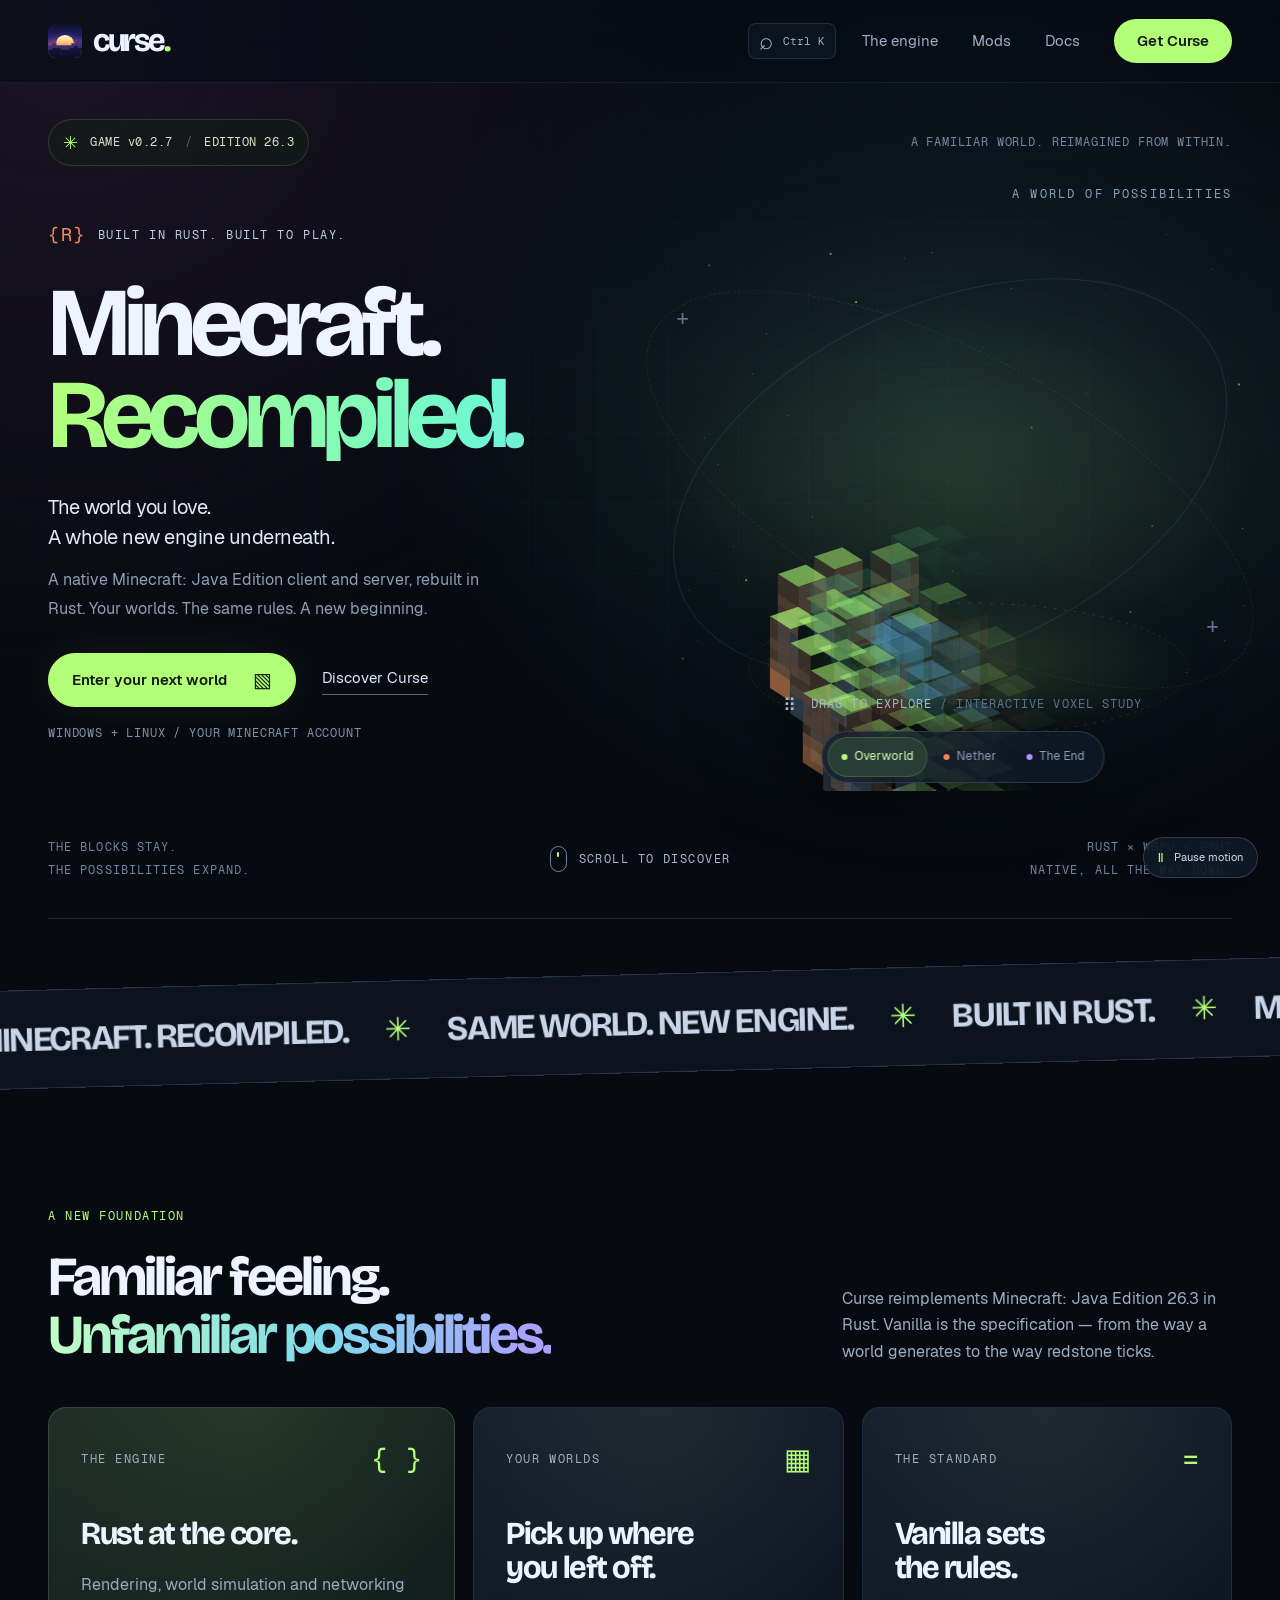
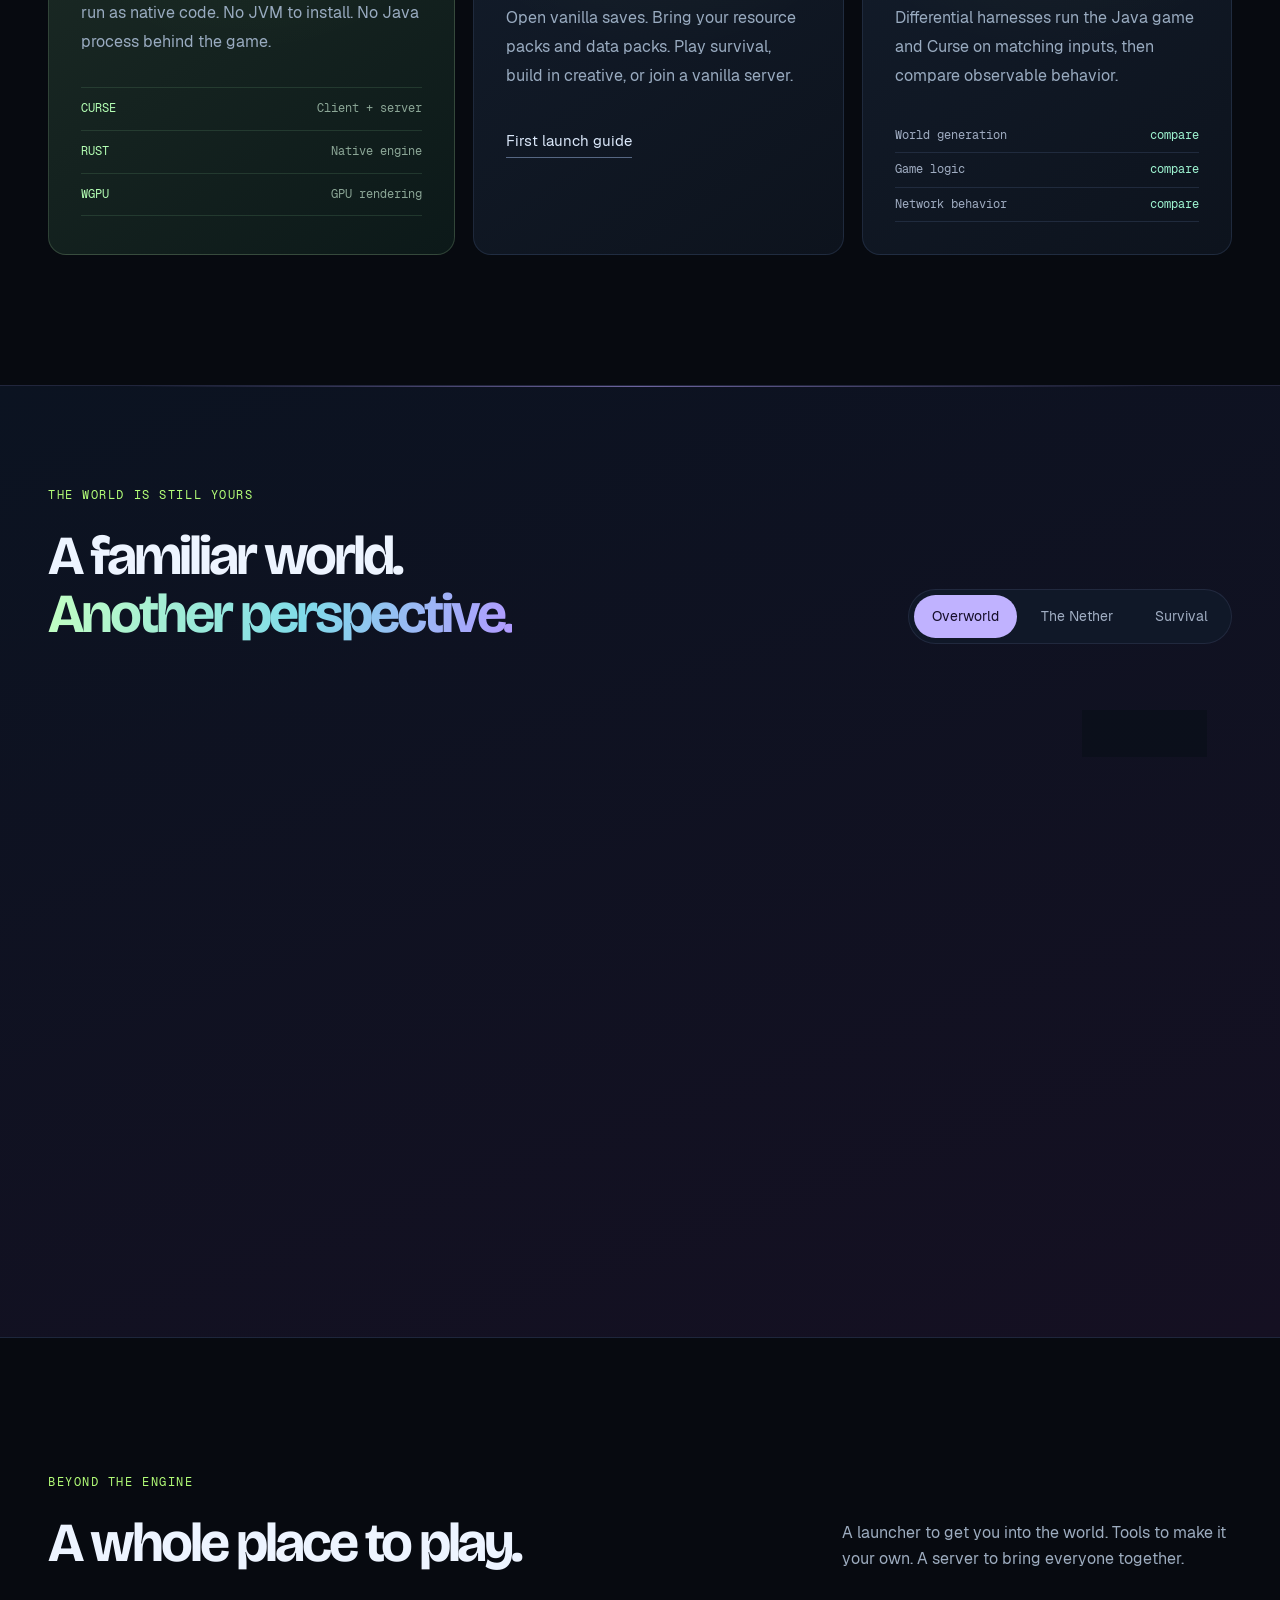
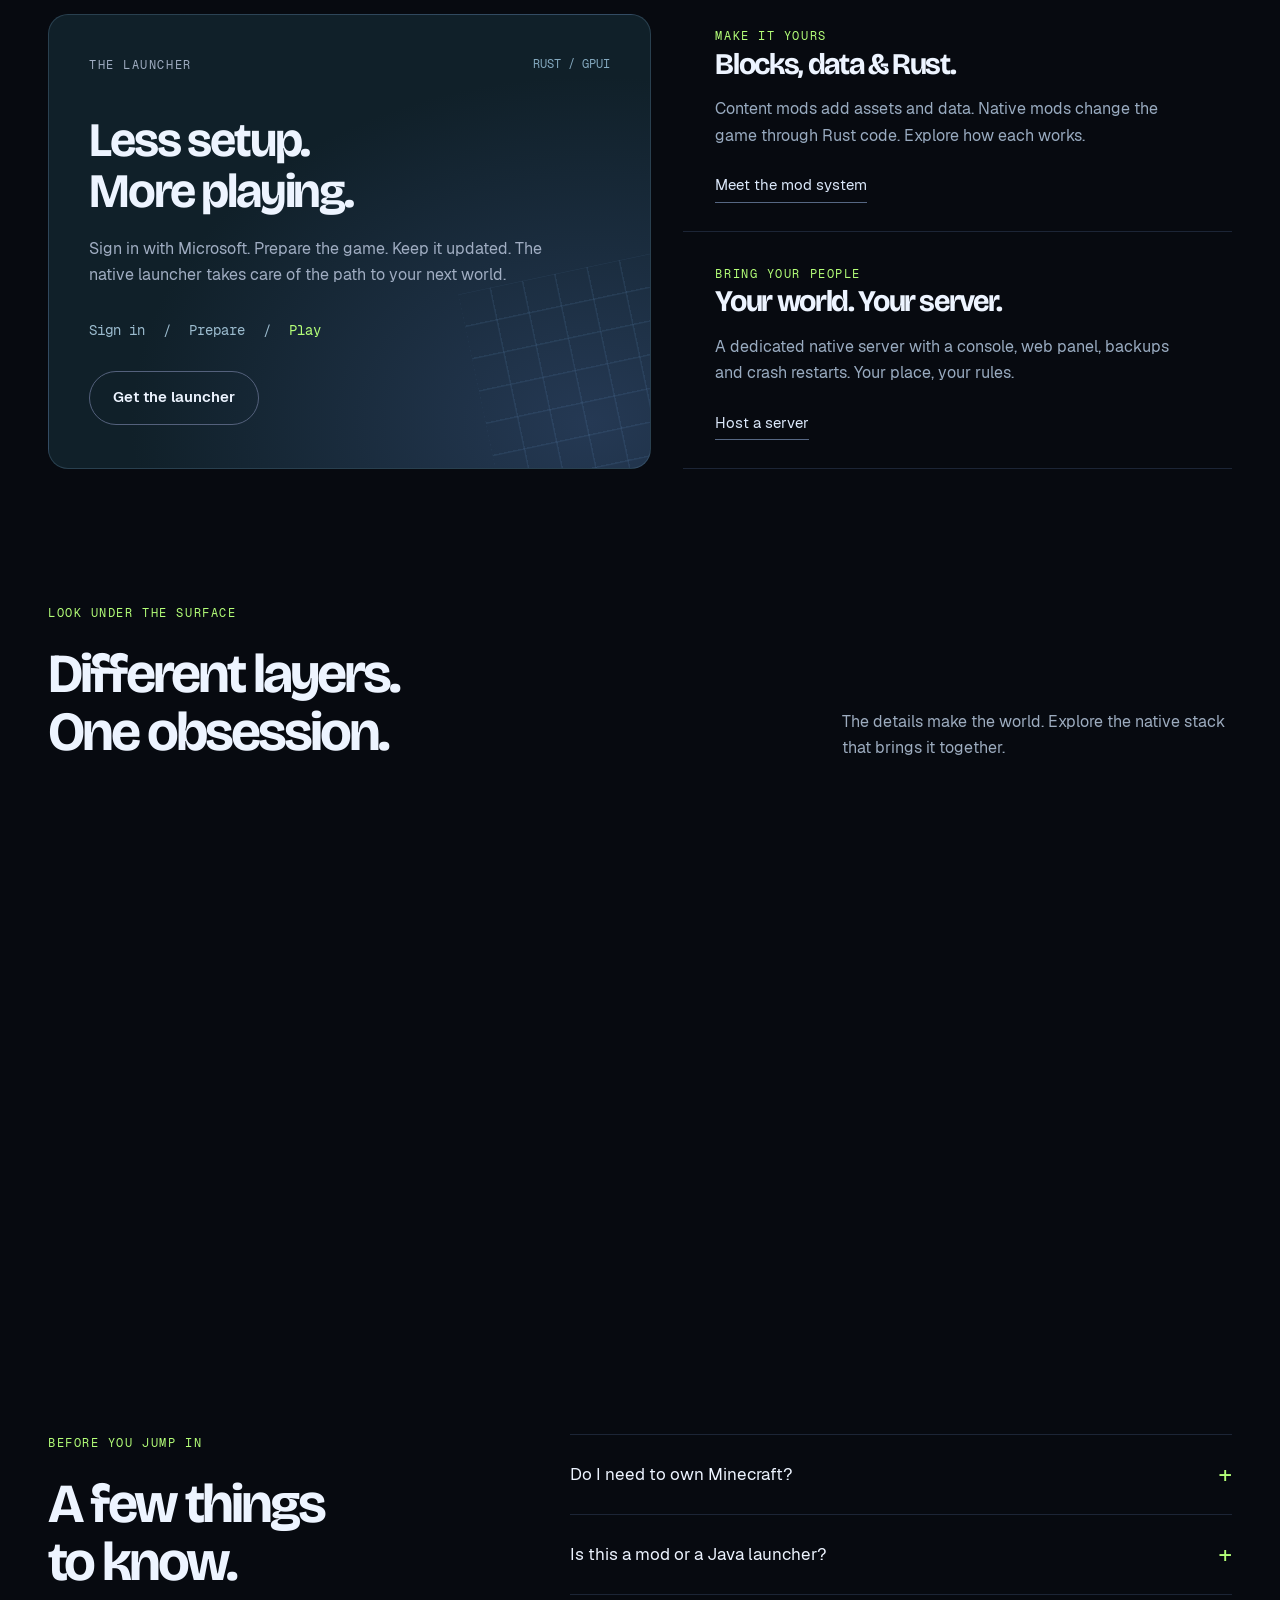
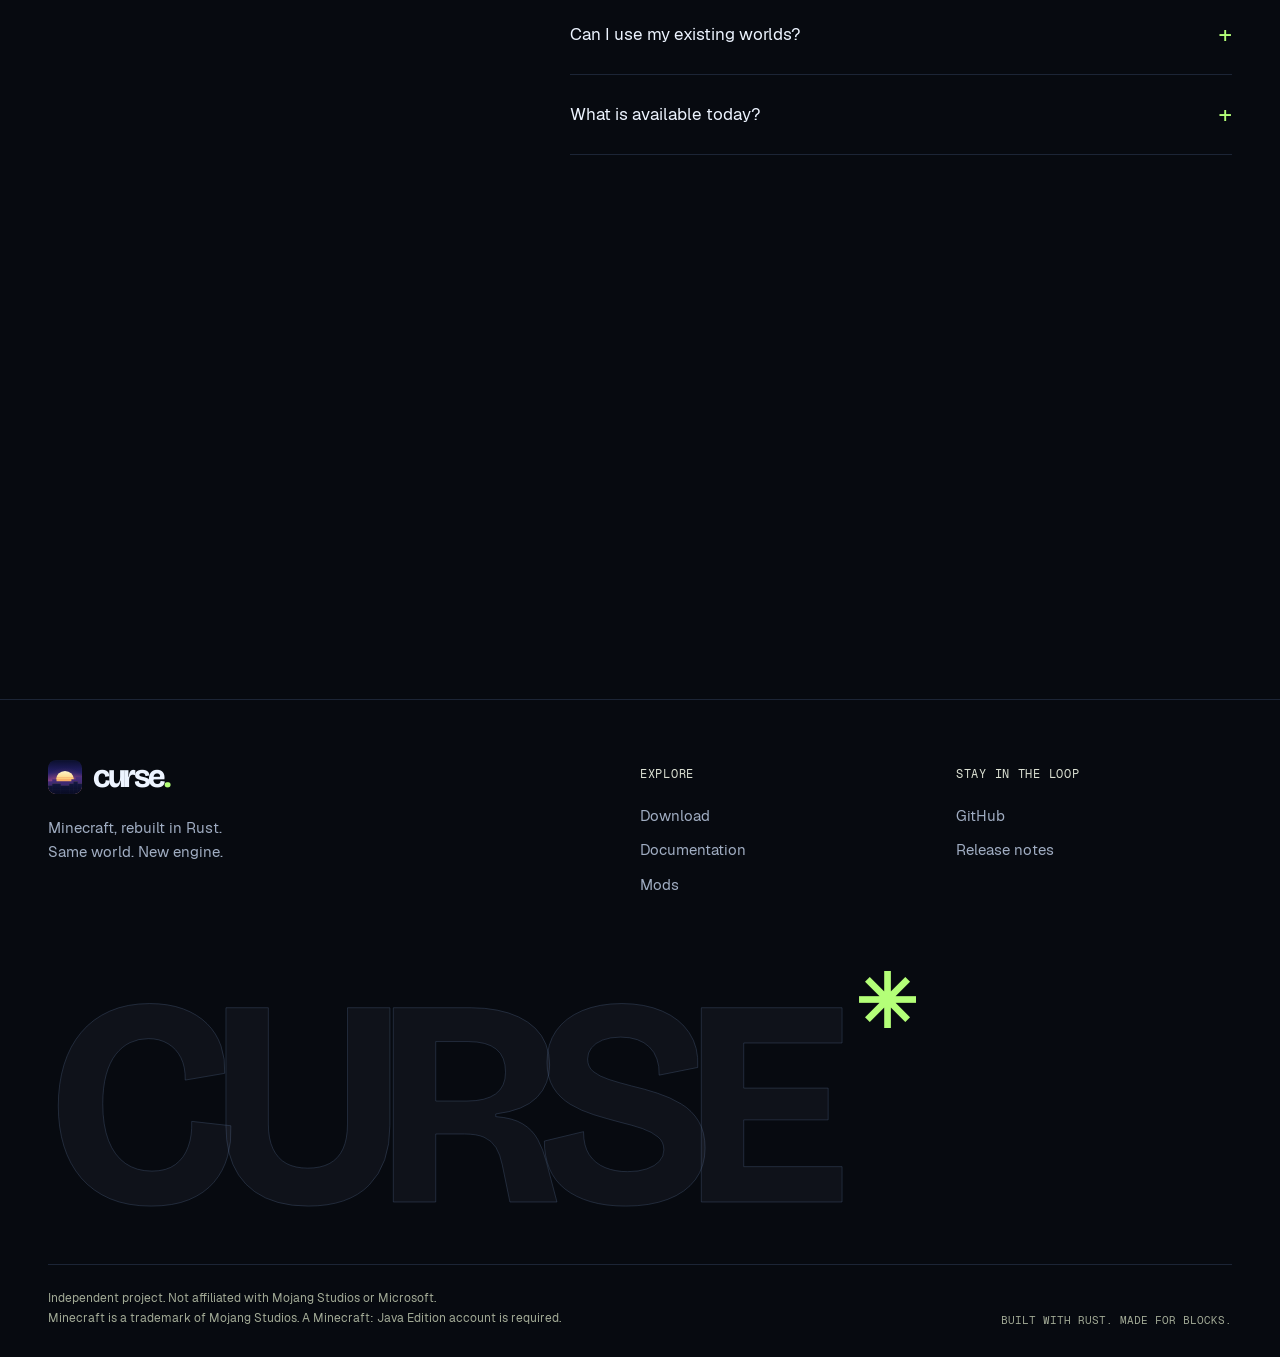
==== commit 35e4ad2c: "Build an animated voxel experience for the Curse website Add an interactive rotating voxel island wi" ====
--- a/index.html
+++ b/index.html
@@ -18,8 +18,9 @@
       type="font/ttf"
       crossorigin
     />
-    <link rel="stylesheet" href="/assets/site.css?v=20261123" />
-    <script src="/assets/site.js?v=20261123" defer></script>
+    <link rel="stylesheet" href="/assets/site.css?v=20261123b" />
+    <link rel="stylesheet" href="/assets/motion.css?v=20261123b" />
+    <script src="/assets/site.js?v=20261123b" defer></script>
     <meta property="og:title" content="Curse — Minecraft, rebuilt in Rust" />
     <meta
       property="og:description"
@@ -40,75 +41,121 @@
             >curse<span class="brand-dot">.</span></span
           ></a
         >
+        <button
+          class="command-trigger"
+          type="button"
+          aria-label="Open quick navigation"
+        >
+          <span aria-hidden="true">⌕</span> <kbd>Ctrl K</kbd>
+        </button>
         <nav aria-label="Main navigation">
           <a href="/#engine">The engine</a><a href="/mods.html">Mods</a
           ><a href="/docs.html">Docs</a
-          ><a class="cta" href="/download.html"
-            >Get Curse</a
-          >
+          ><a class="cta" href="/download.html">Get Curse</a>
         </nav>
       </div>
     </header>
     <main id="main">
-      <section class="hero wrap">
+      <section class="hero wrap kinetic-hero" aria-labelledby="hero-title">
+        <div class="hero-atmosphere" aria-hidden="true"></div>
         <div class="hero-intro">
           <a
             class="release-pill"
             href="https://github.com/curse-rusts/downloads/releases/tag/v0.2.7"
-            ><span class="release-icon" aria-hidden="true">✳</span> Game v0.2.7
-            <span class="pill-separator">/</span> Java Edition 26.3</a
-          ><span class="hero-note">BUILT DIFFERENT. FEELS FAMILIAR.</span>
-        </div>
-        <div class="hero-heading">
-          <h1>Same world.<br /><span>New engine.</span></h1>
-          <div class="hero-copy">
-            <p>
-              Minecraft, rebuilt in <strong>Rust.</strong><br />Your worlds,
-              your account, the rules you know. A native client and server, from
-              the first block up.
-            </p>
-            <div class="actions">
-              <a class="btn primary" href="/download.html">Download Curse</a
-              ><a class="text-link" href="#engine">Explore the engine</a>
-            </div>
-            <p class="fine">
-              Windows &amp; Linux · Minecraft: Java Edition required
-            </p>
-          </div>
-        </div>
-        <figure class="world-window">
-          <img
-            src="/assets/shots/valley.webp"
-            width="1600"
-            height="900"
-            fetchpriority="high"
-            alt="A Minecraft river winding through a green valley, with a village in the foreground"
-          />
-          <div class="world-top">
-            <span class="image-label"
-              ><span class="tiny-cube" aria-hidden="true"></span> THE
-              OVERWORLD</span
-            ><span class="image-label">RENDERED IN CURSE</span>
-          </div>
-          <figcaption>
-            <span>A world you already know.</span
-            ><span class="mono">A whole new foundation.</span>
-          </figcaption>
-        </figure>
-        <div class="tech-strip">
-          <span>FAMILIAR ON THE SURFACE. NATIVE UNDERNEATH.</span>
-          <div>
-            <span>Rust</span><i aria-hidden="true">/</i><span>wgpu</span
-            ><i aria-hidden="true">/</i><span>GPUI</span
-            ><i aria-hidden="true">/</i><span>No JVM</span>
-          </div>
-        </div>
-      </section>
+            ><span class="release-icon" aria-hidden="true">✳</span> GAME v0.2.7
+            <span class="pill-separator">/</span> EDITION 26.3</a
+          ><span class="hero-note"
+            >A FAMILIAR WORLD. REIMAGINED FROM WITHIN.</span
+          >
+        </div>
+        <div class="hero-stage">
+          <div class="hero-heading">
+            <p class="eyebrow hero-eyebrow">
+              <span class="rust-mark" aria-hidden="true">{R}</span> BUILT IN
+              RUST. BUILT TO PLAY.
+            </p>
+            <h1 id="hero-title">
+              <span class="title-line">Minecraft.</span
+              ><span class="title-line recompiled">Recompiled.</span>
+            </h1>
+            <div class="hero-copy">
+              <p>The world you love.<br />A whole new engine underneath.</p>
+              <p class="hero-description">
+                A native Minecraft: Java Edition client and server, rebuilt in
+                Rust. Your worlds. The same rules. A new beginning.
+              </p>
+              <div class="actions">
+                <a class="btn primary magnetic" href="/download.html"
+                  ><span>Enter your next world</span
+                  ><span class="button-block" aria-hidden="true">▧</span></a
+                ><a class="text-link" href="#engine">Discover Curse</a>
+              </div>
+              <p class="fine">WINDOWS + LINUX / YOUR MINECRAFT ACCOUNT</p>
+            </div>
+          </div>
+          <div class="voxel-stage">
+            <div class="orbit orbit-one" aria-hidden="true"></div>
+            <div class="orbit orbit-two" aria-hidden="true"></div>
+            <div class="scene-cross cross-one" aria-hidden="true">+</div>
+            <div class="scene-cross cross-two" aria-hidden="true">+</div>
+            <span class="scene-caption mono">A WORLD OF POSSIBILITIES</span
+            ><canvas
+              id="voxel-world"
+              role="img"
+              aria-label="An animated floating voxel island. Drag horizontally to rotate. The buttons below change its dimension."
+            ></canvas>
+            <div class="scene-hint">
+              <span class="drag-icon" aria-hidden="true">⠿</span> DRAG TO
+              EXPLORE <span>/ INTERACTIVE VOXEL STUDY</span>
+            </div>
+            <div
+              class="biome-switch"
+              role="group"
+              aria-label="Voxel island dimension"
+            >
+              <button type="button" data-biome="overworld" aria-pressed="true">
+                <span class="biome-dot overworld-dot" aria-hidden="true"></span
+                >Overworld</button
+              ><button type="button" data-biome="nether" aria-pressed="false">
+                <span class="biome-dot nether-dot" aria-hidden="true"></span
+                >Nether</button
+              ><button type="button" data-biome="end" aria-pressed="false">
+                <span class="biome-dot end-dot" aria-hidden="true"></span>The
+                End
+              </button>
+            </div>
+          </div>
+        </div>
+        <div class="hero-bottom">
+          <span class="mono"
+            >THE BLOCKS STAY.<br />THE POSSIBILITIES EXPAND.</span
+          ><a class="scroll-cue" href="#engine"
+            ><span class="scroll-wheel" aria-hidden="true"></span>SCROLL TO
+            DISCOVER</a
+          ><span class="mono hero-bottom-right"
+            >RUST × WGPU × GPUI<br />NATIVE, ALL THE WAY DOWN.</span
+          >
+        </div>
+      </section>
+      <div class="ticker" aria-hidden="true">
+        <div class="ticker-track">
+          <span>MINECRAFT. RECOMPILED.</span><b>✳</b
+          ><span>SAME WORLD. NEW ENGINE.</span><b>✳</b
+          ><span>BUILT IN RUST.</span><b>✳</b
+          ><span>MINECRAFT. RECOMPILED.</span><b>✳</b
+          ><span>SAME WORLD. NEW ENGINE.</span><b>✳</b
+          ><span>BUILT IN RUST.</span><b>✳</b>
+        </div>
+      </div>
       <section class="section wrap" id="engine">
         <div class="section-heading">
           <div>
             <p class="eyebrow">A NEW FOUNDATION</p>
-            <h2>Every block familiar.<br />Every layer rebuilt.</h2>
+            <h2>
+              Familiar feeling.<br /><span class="gradient-text"
+                >Unfamiliar possibilities.</span
+              >
+            </h2>
           </div>
           <p class="section-lead">
             Curse reimplements Minecraft: Java Edition 26.3 in Rust. Vanilla is
@@ -173,7 +220,11 @@
           <div class="section-heading">
             <div>
               <p class="eyebrow">THE WORLD IS STILL YOURS</p>
-              <h2 id="worlds-title">Lose yourself.<br />Find something new.</h2>
+              <h2 id="worlds-title">
+                A familiar world.<br /><span class="gradient-text"
+                  >Another perspective.</span
+                >
+              </h2>
             </div>
             <div
               class="world-tabs"
@@ -205,6 +256,13 @@
             </div>
           </div>
           <figure class="gallery">
+            <button
+              type="button"
+              class="gallery-expand"
+              aria-label="Expand game screenshot"
+            >
+              FULL VIEW <span aria-hidden="true">⛶</span>
+            </button>
             <img
               id="world-image"
               src="/assets/shots/sunset.webp"
@@ -275,6 +333,57 @@
           </div>
         </div>
       </section>
+      <section class="section wrap architecture-section" id="inside">
+        <div class="section-heading">
+          <div>
+            <p class="eyebrow">LOOK UNDER THE SURFACE</p>
+            <h2>Different layers.<br />One obsession.</h2>
+          </div>
+          <p class="section-lead">
+            The details make the world. Explore the native stack that brings it
+            together.
+          </p>
+        </div>
+        <div class="architecture">
+          <div class="architecture-visual" aria-hidden="true">
+            <div class="architecture-grid"></div>
+            <div class="stack-layer layer-client">
+              <span>CURSE</span><small>PLAY</small>
+            </div>
+            <div class="stack-layer layer-platform">
+              <span>RUST</span><small>BUILD</small>
+            </div>
+            <div class="stack-layer layer-engine">
+              <span>WGPU</span><small>RENDER</small>
+            </div>
+          </div>
+          <div class="architecture-copy">
+            <div
+              class="architecture-tabs"
+              role="group"
+              aria-label="Explore the native stack"
+            >
+              <button type="button" data-layer="engine" aria-pressed="true">
+                Engine</button
+              ><button type="button" data-layer="renderer" aria-pressed="false">
+                Renderer</button
+              ><button type="button" data-layer="launcher" aria-pressed="false">
+                Launcher
+              </button>
+            </div>
+            <p class="eyebrow" id="layer-label">NATIVE RUST</p>
+            <h3 id="layer-title">A different kind<br />of foundation.</h3>
+            <p id="layer-description">
+              World generation, simulation and networking, reimplemented in
+              Rust. Vanilla behavior is the specification, with differential
+              harnesses comparing both games on matching inputs.
+            </p>
+            <a class="text-link" id="layer-link" href="/docs.html"
+              >Explore the documentation</a
+            >
+          </div>
+        </div>
+      </section>
       <section class="section wrap faq-section">
         <div>
           <p class="eyebrow">BEFORE YOU JUMP IN</p>
@@ -360,6 +469,9 @@
             </ul>
           </div>
         </div>
+        <div class="footer-wordmark" aria-hidden="true">
+          CURSE<span>✳</span>
+        </div>
         <div class="footer-bottom">
           <p>
             Independent project. Not affiliated with Mojang Studios or
@@ -370,5 +482,63 @@
         </div>
       </div>
     </footer>
+    <div class="reading-progress" aria-hidden="true"></div>
+    <button
+      class="motion-control"
+      type="button"
+      aria-pressed="false"
+      aria-label="Pause decorative animations"
+    >
+      <span aria-hidden="true">Ⅱ</span
+      ><span class="motion-label">Pause motion</span>
+    </button>
+    <dialog class="command-dialog" aria-labelledby="command-title">
+      <div class="dialog-top">
+        <h2 id="command-title">Where to?</h2>
+        <button
+          type="button"
+          class="dialog-close"
+          data-close-dialog
+          aria-label="Close quick navigation"
+        >
+          ×
+        </button>
+      </div>
+      <label class="command-label" for="command-search"
+        >Find your next step</label
+      ><input
+        id="command-search"
+        type="search"
+        placeholder="Worlds, downloads, mods…"
+        autocomplete="off"
+      />
+      <nav class="command-links" aria-label="Quick navigation">
+        <a href="/download.html">Download Curse <span>Windows + Linux</span></a
+        ><a href="/#engine">Explore the engine <span>Native Rust</span></a
+        ><a href="/#worlds-title"
+          >See the worlds <span>In-game captures</span></a
+        ><a href="/mods.html">Make it yours <span>Mods</span></a
+        ><a href="/docs.html">Read the docs <span>Get started</span></a
+        ><a href="/docs/server.html"
+          >Host a server <span>Your world, together</span></a
+        >
+      </nav>
+      <p class="command-empty" hidden>
+        No matching pages. Try “mods” or “download”.
+      </p>
+      <p class="command-help mono">ESC TO CLOSE · CTRL / ⌘ K TO OPEN</p>
+    </dialog>
+    <dialog class="image-dialog" aria-label="Game screenshot">
+      <button
+        type="button"
+        class="dialog-close"
+        data-close-dialog
+        aria-label="Close screenshot"
+      >
+        ×</button
+      ><img alt="" />
+      <p class="mono">IN-GAME CAPTURE / CURSE</p>
+    </dialog>
+    <script src="/assets/voxel.js?v=20261123b" defer></script>
   </body>
 </html>
--- a/assets/motion.css
+++ b/assets/motion.css
@@ -0,0 +1,1690 @@
+:root {
+  --bg: #070a10;
+  --panel: #0d131f;
+  --line: #252d3d;
+  --text: #edf4ff;
+  --muted: #a0adc2;
+  --accent: #b4ff78;
+  --accent-bright: #d0ffaa;
+  --rust: #ff8b62;
+  --electric: #a18aff;
+}
+@view-transition {
+  navigation: auto;
+}
+body {
+  background: var(--bg);
+}
+body.home {
+  overflow-x: clip;
+}
+::selection {
+  background: var(--accent);
+  color: #080d11;
+}
+.home:before {
+  content: "";
+  position: absolute;
+  inset: 0 0 auto;
+  height: 1200px;
+  pointer-events: none;
+  background:
+    radial-gradient(ellipse at 74% 33%, #132832 0, transparent 42%),
+    radial-gradient(ellipse at 5% 2%, #24192d 0, transparent 40%);
+  opacity: 0.7;
+  z-index: -1;
+}
+.top {
+  background: #080d16b5;
+  border-color: #b5d3ff14;
+  backdrop-filter: blur(25px);
+}
+.top .wrap {
+  height: 82px;
+  gap: 26px;
+}
+.brand-dot {
+  color: var(--accent);
+}
+nav .cta {
+  border-radius: 30px;
+  background: #b4ff78;
+  color: #111a10;
+  padding-inline: 23px;
+  box-shadow: 0 0 0 0 #b4ff7800;
+  transition:
+    box-shadow 0.3s,
+    transform 0.3s;
+}
+nav .cta:hover {
+  box-shadow: 0 0 30px #b4ff782a;
+  transform: translateY(-2px);
+}
+nav a {
+  position: relative;
+}
+nav > a:not(.cta):after {
+  content: "";
+  position: absolute;
+  bottom: -7px;
+  left: 0;
+  width: 100%;
+  height: 1px;
+  background: var(--accent);
+  transform: scaleX(0);
+  transform-origin: left;
+  transition: transform 0.3s;
+}
+nav > a:hover:after {
+  transform: scaleX(1);
+}
+.home .brand img {
+  border-radius: 8px;
+}
+.command-trigger {
+  margin-left: auto;
+  border: 1px solid #44506b70;
+  display: flex;
+  align-items: center;
+  gap: 10px;
+  color: #a6b3ca;
+  background: #131c2b70;
+  border-radius: 8px;
+  padding: 5px 10px;
+}
+.command-trigger > span {
+  font-size: 24px;
+  line-height: 1;
+}
+.command-trigger kbd {
+  font: 11px var(--mono);
+}
+.command-trigger:hover {
+  border-color: var(--accent);
+  color: var(--text);
+}
+.kinetic-hero {
+  position: relative;
+  padding-top: 36px;
+  isolation: isolate;
+}
+.hero-atmosphere {
+  position: absolute;
+  inset: 0 -80px;
+  z-index: -1;
+  pointer-events: none;
+  background-image:
+    linear-gradient(#89b6ff07 1px, transparent 1px),
+    linear-gradient(90deg, #89b6ff07 1px, transparent 1px);
+  background-size: 70px 70px;
+  mask-image: radial-gradient(ellipse at 65% 45%, black, transparent 72%);
+}
+.hero-atmosphere:after {
+  content: "";
+  position: absolute;
+  inset: 0;
+  background: radial-gradient(ellipse at 78% 42%, #b4ff7812, transparent 43%);
+  animation: atmosphere 8s ease-in-out infinite alternate;
+}
+.release-pill {
+  font-size: 0.6875rem;
+  letter-spacing: 0.04em;
+  border-color: #55704d60;
+  background: #14231560;
+  color: #d2e8c4;
+  padding: 8px 14px;
+}
+.release-icon {
+  display: inline-block;
+  animation: asterisk 16s linear infinite;
+}
+.hero-note {
+  font-size: 0.6875rem;
+  color: #7586a0;
+}
+.hero-stage {
+  display: grid;
+  grid-template-columns: 1.06fr 1fr;
+  align-items: center;
+  gap: 0;
+  min-height: 640px;
+}
+.hero-stage > .hero-heading {
+  display: block;
+  margin: 36px 0;
+  position: relative;
+  z-index: 2;
+}
+.hero-eyebrow {
+  display: flex;
+  align-items: center;
+  gap: 12px;
+  font-size: 0.6875rem;
+  color: #bfcee0;
+  letter-spacing: 0.1em;
+  margin-bottom: 30px;
+}
+.rust-mark {
+  color: var(--rust);
+  font: 1.2rem var(--mono);
+}
+.hero h1 {
+  font-size: clamp(4rem, 7.6vw, 7.5rem);
+  line-height: 0.95;
+  letter-spacing: -0.065em;
+  overflow: visible;
+}
+.hero .title-line {
+  display: block;
+  color: var(--text);
+  animation: title-in 1.1s cubic-bezier(0.22, 1, 0.36, 1) both;
+}
+.hero .recompiled {
+  background: linear-gradient(105deg, #b4ff78 0%, #6ff8d1 45%, #a895ff 90%);
+  background-size: 160% 100%;
+  background-clip: text;
+  -webkit-text-fill-color: transparent;
+  animation:
+    title-in 1.1s 0.12s cubic-bezier(0.22, 1, 0.36, 1) both,
+    hue-drift 9s linear infinite alternate;
+}
+.hero-stage .hero-copy {
+  justify-self: start;
+  margin: 30px 0 0;
+  max-width: 440px;
+  animation: fade-up 0.9s 0.25s both;
+}
+.hero-stage .hero-copy > p:first-child {
+  font-size: 1.25rem;
+  line-height: 1.5;
+  color: #e0e9f6;
+  letter-spacing: -0.025em;
+  margin-bottom: 14px;
+}
+.hero-description {
+  font-size: 1rem;
+  line-height: 1.8;
+  max-width: 41ch;
+  color: #8f9db4;
+}
+.hero-copy .fine {
+  font-size: 0.625rem;
+  letter-spacing: 0.07em;
+  color: #8292ac;
+}
+.hero-copy .actions {
+  gap: 26px;
+  margin-top: 30px;
+  flex-wrap: nowrap;
+}
+.btn {
+  border-radius: 30px;
+  position: relative;
+  overflow: hidden;
+  min-height: 54px;
+  transition:
+    background 0.3s,
+    box-shadow 0.3s,
+    transform 0.3s;
+  border-color: #54617c;
+}
+.btn.primary {
+  background: var(--accent);
+  border-color: var(--accent);
+  color: #111a0c;
+  box-shadow: 0 0 40px #b4ff7812;
+}
+.btn.primary:hover {
+  background: #c9ff9d;
+  box-shadow: 0 0 38px #b4ff782d;
+  transform: translateY(-3px);
+}
+.btn:after {
+  content: "";
+  position: absolute;
+  inset: 0;
+  background: linear-gradient(
+    110deg,
+    transparent 15%,
+    #fff7 47%,
+    transparent 65%
+  );
+  transform: translateX(-120%);
+  transition: transform 0.7s;
+  pointer-events: none;
+}
+.btn:hover:after {
+  transform: translateX(120%);
+}
+.button-block {
+  font-size: 20px;
+  line-height: 1;
+}
+.btn.primary .button-block {
+  transition: transform 0.4s;
+}
+.btn.primary:hover .button-block {
+  transform: rotate(90deg);
+}
+.text-link {
+  color: #dbe8fa;
+  border-color: #566783;
+}
+.text-link:hover {
+  color: var(--accent);
+  border-color: var(--accent);
+}
+.voxel-stage {
+  position: relative;
+  height: 610px;
+  min-width: 0;
+  margin-right: -36px;
+  isolation: isolate;
+  animation: fade-up 1.5s 0.2s both;
+}
+.voxel-stage:before {
+  content: "";
+  position: absolute;
+  inset: 15% -3% 12%;
+  border-radius: 50%;
+  background: radial-gradient(ellipse, #b4ff7817, transparent 65%);
+  filter: blur(25px);
+  animation: scene-glow 5s ease-in-out infinite alternate;
+  z-index: -1;
+}
+#voxel-world {
+  position: absolute;
+  inset: 0;
+  width: 100%;
+  height: 100%;
+  touch-action: pan-y;
+  cursor: grab;
+  filter: drop-shadow(0 25px 40px #0008);
+}
+#voxel-world:active {
+  cursor: grabbing;
+}
+.scene-caption {
+  position: absolute;
+  top: 4px;
+  right: 36px;
+  color: #89a0bc;
+  font-size: 0.625rem;
+  letter-spacing: 0.18em;
+}
+.scene-cross {
+  position: absolute;
+  color: #60728e;
+  font: 22px var(--mono);
+  animation: cross-pulse 4s infinite alternate;
+}
+.cross-one {
+  top: 20%;
+  left: 3%;
+}
+.cross-two {
+  right: 8%;
+  bottom: 25%;
+  animation-delay: 2s;
+}
+.orbit {
+  position: absolute;
+  border: 1px solid #7ab9fc20;
+  border-radius: 50%;
+  width: 96%;
+  height: 57%;
+  left: 0;
+  top: 20%;
+  transform: rotate(-24deg);
+  pointer-events: none;
+}
+.orbit-one {
+  animation: orbit-breathe 10s ease-in-out infinite alternate;
+}
+.orbit-two {
+  transform: rotate(28deg);
+  width: 110%;
+  left: -7%;
+  height: 45%;
+  top: 28%;
+  border-style: dashed;
+  border-color: #b4ff7817;
+  animation: orbit-breathe-two 12s ease-in-out infinite alternate;
+}
+.scene-hint {
+  position: absolute;
+  bottom: 75px;
+  left: 50%;
+  transform: translateX(-50%);
+  font: 0.5625rem var(--mono);
+  letter-spacing: 0.09em;
+  color: #a8b8ce;
+  white-space: nowrap;
+  pointer-events: none;
+}
+.scene-hint > span:last-child {
+  color: #5e7390;
+}
+.drag-icon {
+  font-size: 18px;
+  vertical-align: middle;
+  margin-right: 6px;
+}
+.biome-switch {
+  position: absolute;
+  bottom: 8px;
+  left: 50%;
+  transform: translateX(-50%);
+  display: flex;
+  gap: 2px;
+  border: 1px solid #40526a8c;
+  background: #101b2ac4;
+  backdrop-filter: blur(20px);
+  padding: 5px;
+  border-radius: 40px;
+  box-shadow: 0 10px 40px #0004;
+}
+.biome-switch button {
+  display: flex;
+  align-items: center;
+  gap: 7px;
+  white-space: nowrap;
+  padding: 10px 14px;
+  border-radius: 30px;
+  border: 0;
+  background: transparent;
+  color: #8ea1ba;
+  font-size: 0.75rem;
+  transition:
+    background 0.25s,
+    color 0.25s;
+}
+.biome-switch button[aria-pressed="true"] {
+  background: #283d35;
+  color: #d9ffbc;
+  box-shadow: inset 0 0 0 1px #b4ff7829;
+}
+.biome-switch button:hover {
+  color: var(--text);
+}
+.biome-dot {
+  width: 6px;
+  height: 6px;
+  border-radius: 50%;
+}
+.overworld-dot {
+  background: #b4ff78;
+}
+.nether-dot {
+  background: #ff845b;
+}
+.end-dot {
+  background: #bc91ff;
+}
+.hero-bottom {
+  display: flex;
+  align-items: center;
+  justify-content: space-between;
+  padding: 30px 0 36px;
+  border-bottom: 1px solid #35435d80;
+  gap: 24px;
+}
+.hero-bottom > .mono {
+  font-size: 0.5625rem;
+  letter-spacing: 0.09em;
+  line-height: 1.9;
+  color: #7285a1;
+}
+.hero-bottom-right {
+  text-align: right;
+}
+.scroll-cue {
+  display: flex;
+  align-items: center;
+  gap: 12px;
+  color: #a7b7ce;
+  font: 0.5625rem var(--mono);
+  letter-spacing: 0.12em;
+}
+.scroll-wheel {
+  display: block;
+  border: 1px solid #7386a6;
+  width: 17px;
+  height: 26px;
+  border-radius: 12px;
+  position: relative;
+}
+.scroll-wheel:after {
+  content: "";
+  position: absolute;
+  background: var(--accent);
+  width: 2px;
+  height: 5px;
+  left: 6px;
+  top: 5px;
+  border-radius: 2px;
+  animation: scroll-wheel 1.8s infinite;
+}
+.ticker {
+  margin-top: 55px;
+  padding: 22px 0;
+  border-block: 1px solid #283449;
+  background: #0c131f;
+  overflow: hidden;
+  transform: rotate(-1.5deg);
+  width: 104%;
+  margin-left: -2%;
+}
+.ticker-track {
+  width: max-content;
+  display: flex;
+  align-items: center;
+  gap: 36px;
+  animation: ticker 36s linear infinite;
+}
+.ticker-track > span {
+  font: 700 clamp(1.5rem, 2.7vw, 2.6rem) var(--display);
+  letter-spacing: -0.04em;
+  color: #c8d5e8;
+}
+.ticker-track > b {
+  font-size: 32px;
+  font-weight: 400;
+  color: var(--accent);
+}
+.gradient-text {
+  background: linear-gradient(100deg, #c2ffc2, #80dbe9 55%, #b19aff);
+  background-clip: text;
+  -webkit-text-fill-color: transparent;
+}
+.home h2 {
+  letter-spacing: -0.055em;
+}
+.home .section {
+  padding-top: 135px;
+}
+.home .section-heading {
+  gap: 60px;
+}
+.home .section-lead {
+  font-size: 1rem;
+  color: #9dacbf;
+}
+.home .eyebrow {
+  font-size: 0.6875rem;
+  letter-spacing: 0.13em;
+}
+.home .section-heading h2 {
+  font-size: clamp(2.6rem, 4.3vw, 4.4rem);
+}
+.home .engine-grid {
+  gap: 18px;
+  grid-template-columns: 1.1fr 1fr 1fr;
+}
+.home .feature {
+  position: relative;
+  isolation: isolate;
+  border-radius: 18px;
+  background: linear-gradient(145deg, #131d2c, #0d131d);
+  border-color: #31405b7a;
+  padding: 32px;
+  overflow: hidden;
+  transition:
+    border-color 0.4s,
+    box-shadow 0.4s,
+    transform 0.4s;
+}
+.home .feature:before,
+.platform-card:before {
+  content: "";
+  position: absolute;
+  inset: 0;
+  z-index: -1;
+  background: radial-gradient(
+    350px circle at var(--mx, 50%) var(--my, 0%),
+    #b4ff7812,
+    transparent 70%
+  );
+  pointer-events: none;
+}
+.home .feature:hover {
+  border-color: #93b98688;
+  box-shadow: 0 20px 60px #0004;
+  transform: translateY(-7px);
+}
+.home .feature-native {
+  background: linear-gradient(145deg, #1d2c26, #0c1919);
+  border-color: #7897754f;
+}
+.home .feature-top {
+  margin-bottom: 40px;
+}
+.home .code-mark,
+.home .block-symbol {
+  color: var(--accent);
+}
+.home .feature p {
+  color: #99abc0;
+}
+.home .engine-stack {
+  border-color: #4a74594f;
+}
+.home .engine-stack > span {
+  border-color: #4a74594f;
+}
+.home .engine-stack b {
+  color: #b4ffb4;
+}
+.home .engine-stack em {
+  color: #8ca797;
+}
+.home .parity-lines span {
+  border-color: #32415b80;
+}
+.home .parity-lines b {
+  color: #9ef4d1;
+}
+.home .feature .text-link {
+  margin-top: 22px;
+}
+.home .gallery-section {
+  position: relative;
+  background: linear-gradient(160deg, #0b1321, #151022);
+  border-color: #36415e70;
+  padding-block: 100px;
+  margin-top: 130px;
+}
+.home .gallery-section:before {
+  content: "";
+  position: absolute;
+  top: 0;
+  left: 10%;
+  right: 10%;
+  height: 1px;
+  background: linear-gradient(90deg, transparent, #b7a3ff90, transparent);
+}
+.world-tabs {
+  background: #101828;
+  border-color: #4e52754a;
+  border-radius: 32px;
+  padding: 5px;
+}
+.world-tab {
+  border-radius: 25px;
+  transition:
+    background 0.3s,
+    color 0.3s;
+}
+.world-tab[aria-pressed="true"] {
+  background: #c0b2ff;
+  color: #160e2b;
+}
+.gallery {
+  border: 1px solid #7a6c9f70;
+  border-radius: 20px;
+  aspect-ratio: 2.15;
+  box-shadow: 0 40px 110px #0005;
+}
+.gallery > img {
+  transition:
+    transform 1.2s cubic-bezier(0.2, 0.65, 0.3, 1),
+    opacity 0.4s;
+  transform: scale(1.01);
+}
+.gallery:hover > img {
+  transform: scale(1.055);
+}
+.gallery.is-changing > img {
+  opacity: 0.15;
+  transform: scale(1.08);
+}
+.gallery.is-changing figcaption {
+  opacity: 0;
+  transform: translateY(12px);
+}
+.gallery figcaption {
+  transition:
+    opacity 0.3s,
+    transform 0.4s;
+  pointer-events: none;
+}
+.gallery-expand {
+  position: absolute;
+  z-index: 3;
+  right: 24px;
+  top: 24px;
+  background: #0b101bc4;
+  backdrop-filter: blur(15px);
+  color: #e8e8ff;
+  border: 1px solid #d2c0ff50;
+  border-radius: 30px;
+  padding: 9px 15px;
+  font: 0.625rem var(--mono);
+  display: flex;
+  align-items: center;
+  gap: 10px;
+}
+.gallery-expand > span {
+  font-size: 20px;
+}
+.gallery-expand:hover {
+  background: #c0b2ff;
+  color: #160e2b;
+}
+.home .ecosystem-grid {
+  gap: 32px;
+}
+.home .launcher-feature {
+  border-radius: 20px;
+  background: radial-gradient(ellipse at 90% 90%, #253954, #102029 60%);
+  border-color: #496a7f70;
+  padding: 40px;
+}
+.home .launcher-feature:after {
+  background:
+    repeating-linear-gradient(0deg, transparent 0 31px, #80b4ed40 32px 33px),
+    repeating-linear-gradient(90deg, transparent 0 31px, #80b4ed40 32px 33px);
+  width: 230px;
+  height: 230px;
+  right: -60px;
+  bottom: -30px;
+  animation: grid-drift 12s ease-in-out infinite alternate;
+}
+.home .launcher-feature .mono {
+  color: #84a9bf;
+}
+.home .launch-flow {
+  color: #9cbccf;
+}
+.home .launch-flow b {
+  color: #b4ff78;
+}
+.home .ecosystem-side article {
+  border-color: #33415c80;
+}
+.home .ecosystem-side p {
+  color: #99abc0;
+}
+.home .faq details {
+  border-color: #33415c80;
+}
+.home .faq summary:after {
+  transition: transform 0.3s;
+}
+.home .faq summary:hover:after {
+  transform: rotate(90deg);
+}
+.home .faq details[open] p {
+  animation: fade-up 0.35s both;
+}
+.home .download-banner {
+  border-radius: 22px;
+  background: radial-gradient(
+    ellipse at 95% 0%,
+    #d6ff92,
+    #9af2ba 40%,
+    #94b4fb 100%
+  );
+  color: #0b1920;
+  padding: 65px;
+  overflow: hidden;
+}
+.home .download-banner:after {
+  content: "";
+  position: absolute;
+  inset: 0;
+  background:
+    repeating-linear-gradient(90deg, transparent 0 69px, #18382313 70px 71px),
+    repeating-linear-gradient(0deg, transparent 0 69px, #18382313 70px 71px);
+  z-index: -1;
+  transform: perspective(500px) rotateX(30deg) scale(1.2);
+}
+.home .download-banner .eyebrow,
+.home .download-banner p {
+  color: #284a40;
+}
+.home .banner-blocks {
+  color: #4ba88530;
+  animation: banner-float 8s ease-in-out infinite alternate;
+}
+.home .btn.dark {
+  background: #0b1b22;
+  border-color: #0b1b22;
+}
+.home .btn.dark:hover {
+  background: #23414c;
+  box-shadow: 0 10px 35px #16382735;
+}
+.footer-wordmark {
+  font: 700 clamp(5rem, 23vw, 22rem) / 1 var(--display);
+  letter-spacing: -0.09em;
+  margin-top: 50px;
+  color: #c4d5ee0b;
+  -webkit-text-stroke: 1px #6079a345;
+  position: relative;
+  user-select: none;
+  overflow: hidden;
+}
+.footer-wordmark > span {
+  color: var(--accent);
+  font-size: 0.25em;
+  vertical-align: top;
+  -webkit-text-stroke: 0;
+  display: inline-block;
+  margin: 10px 0 0 30px;
+  animation: asterisk 24s linear infinite;
+}
+.home footer {
+  border-color: #33415c80;
+}
+.home .footer-bottom {
+  margin-top: 12px;
+  border-color: #33415c80;
+}
+.architecture {
+  display: grid;
+  grid-template-columns: 1fr 1fr;
+  gap: 80px;
+  align-items: center;
+  min-height: 490px;
+  border: 1px solid #35446080;
+  border-radius: 22px;
+  background: radial-gradient(ellipse at 25% 40%, #192638, #0b111c 60%);
+  padding: 40px;
+  overflow: hidden;
+}
+.architecture-visual {
+  position: relative;
+  height: 380px;
+  perspective: 900px;
+}
+.architecture-grid {
+  position: absolute;
+  inset: 0;
+  background-image:
+    linear-gradient(#698bba14 1px, transparent 1px),
+    linear-gradient(90deg, #698bba14 1px, transparent 1px);
+  background-size: 30px 30px;
+  transform: rotateX(60deg) rotateZ(-35deg);
+  mask-image: radial-gradient(ellipse, black, transparent 70%);
+}
+.stack-layer {
+  position: absolute;
+  left: 14%;
+  width: 72%;
+  height: 160px;
+  border: 1px solid #90b6fc6b;
+  background: linear-gradient(135deg, #26394ecc, #162239db);
+  border-radius: 12px;
+  transform: rotateX(52deg) rotateZ(-32deg);
+  display: flex;
+  align-items: center;
+  justify-content: space-between;
+  padding: 28px 30px;
+  box-shadow:
+    -10px 14px 0 #080f1fc4,
+    0 22px 45px #0004;
+  animation: layer-float 5s ease-in-out infinite;
+  transition:
+    background 0.6s,
+    border-color 0.6s,
+    filter 0.6s;
+}
+.stack-layer > span {
+  font: 700 2rem var(--display);
+  letter-spacing: 0.04em;
+}
+.stack-layer small {
+  font: 0.625rem var(--mono);
+  letter-spacing: 0.14em;
+}
+.layer-client {
+  top: 22px;
+  z-index: 3;
+  border-color: #c6ff9f99;
+  background: linear-gradient(135deg, #739e5966, #254b3666);
+  color: #d8ffb6;
+  animation-delay: 0s;
+}
+.layer-platform {
+  top: 100px;
+  z-index: 2;
+  animation-delay: -1.3s;
+  color: #8ae6eb;
+}
+.layer-engine {
+  top: 180px;
+  z-index: 1;
+  animation-delay: -2.6s;
+  color: #b7a0ff;
+  border-color: #b099ff80;
+  background: linear-gradient(135deg, #55447d66, #241b4266);
+}
+.architecture[data-active="engine"] .layer-platform,
+.architecture[data-active="renderer"] .layer-engine,
+.architecture[data-active="launcher"] .layer-client {
+  border-color: var(--accent);
+  filter: brightness(1.5);
+}
+.architecture-tabs {
+  display: flex;
+  gap: 5px;
+  border-bottom: 1px solid #42527080;
+  padding-bottom: 15px;
+  margin-bottom: 32px;
+}
+.architecture-tabs button {
+  padding: 8px 14px;
+  border: 1px solid transparent;
+  background: transparent;
+  color: #91a4bf;
+  border-radius: 25px;
+  font-size: 0.875rem;
+}
+.architecture-tabs button[aria-pressed="true"] {
+  color: var(--accent);
+  background: #b4ff7812;
+  border-color: #b4ff7830;
+}
+.architecture-copy .eyebrow {
+  color: #b4ff78;
+  margin-bottom: 16px;
+}
+.architecture-copy h3 {
+  font-size: 2.8rem;
+  margin-bottom: 24px;
+}
+.architecture-copy > p:not(.eyebrow) {
+  color: #9aacbf;
+  max-width: 40ch;
+  min-height: 116px;
+  font-size: 1rem;
+}
+.architecture-copy .text-link {
+  display: inline-block;
+  margin-top: 10px;
+}
+.architecture-copy.is-changing h3,
+.architecture-copy.is-changing > p {
+  animation: fade-up 0.4s both;
+}
+.reading-progress {
+  position: fixed;
+  z-index: 30;
+  left: 0;
+  top: 0;
+  width: 100%;
+  height: 2px;
+  transform: scaleX(var(--read, 0));
+  transform-origin: left;
+  background: linear-gradient(90deg, #b4ff78, #6ff8d1, #b49aff);
+  pointer-events: none;
+  box-shadow: 0 0 12px #99fbc6a0;
+}
+.motion-control {
+  position: fixed;
+  bottom: 22px;
+  right: 22px;
+  z-index: 25;
+  display: flex;
+  align-items: center;
+  gap: 10px;
+  border: 1px solid #52678680;
+  background: #101a29ce;
+  backdrop-filter: blur(18px);
+  border-radius: 30px;
+  color: #d3deef;
+  padding: 9px 14px;
+  font-size: 0.6875rem;
+  box-shadow: 0 10px 30px #0004;
+}
+.motion-control > span:first-child {
+  font-size: 13px;
+  color: var(--accent);
+}
+.motion-control:hover {
+  border-color: var(--accent);
+}
+dialog {
+  background: #101827;
+  color: var(--text);
+  border: 1px solid #62769c60;
+  border-radius: 20px;
+  box-shadow: 0 40px 150px #000a;
+  padding: 28px;
+  max-height: 85dvh;
+  overflow: auto;
+}
+dialog::backdrop {
+  background: #050912bf;
+  backdrop-filter: blur(14px);
+}
+dialog[open] {
+  animation: dialog-in 0.25s cubic-bezier(0.2, 0.8, 0.3, 1);
+}
+.command-dialog {
+  width: min(540px, calc(100% - 32px));
+}
+.dialog-top {
+  display: flex;
+  align-items: center;
+  justify-content: space-between;
+  margin-bottom: 24px;
+}
+.dialog-top h2 {
+  font-size: 2rem;
+}
+.dialog-close {
+  border: 1px solid #52678680;
+  border-radius: 50%;
+  width: 32px;
+  height: 32px;
+  color: #d8e7ff;
+  background: #1e2e47;
+  display: grid;
+  place-items: center;
+  font-size: 24px;
+  line-height: 1;
+}
+.dialog-close:hover {
+  background: var(--accent);
+  color: #142014;
+}
+.command-label {
+  display: block;
+  color: #a2b6d0;
+  font-size: 0.8125rem;
+  margin-bottom: 8px;
+}
+.command-dialog input {
+  font: 1rem var(--font);
+  background: #0a111e;
+  border: 1px solid #455878;
+  color: var(--text);
+  border-radius: 10px;
+  width: 100%;
+  padding: 14px;
+  margin-bottom: 16px;
+  outline-color: var(--accent);
+}
+.command-links {
+  display: grid;
+  gap: 3px;
+}
+.command-links a {
+  display: flex;
+  align-items: center;
+  justify-content: space-between;
+  gap: 20px;
+  padding: 13px 12px;
+  border-radius: 8px;
+  font-size: 1rem;
+  color: #e2edff;
+}
+.command-links a:hover {
+  background: #b4ff7812;
+  color: var(--accent);
+}
+.command-links a > span {
+  font-size: 0.75rem;
+  color: #899bb6;
+  white-space: nowrap;
+}
+.command-links a[hidden] {
+  display: none;
+}
+.enhanced .feature.reveal.is-visible:hover {
+  transform: translateY(-7px);
+}
+#voxel-world {
+  transform: translateY(var(--hero-shift, 0px));
+}
+.command-help {
+  font-size: 0.625rem;
+  color: #7c90af;
+  margin: 18px 0 0;
+  letter-spacing: 0.03em;
+}
+.command-empty {
+  color: #a2b6d0;
+  font-size: 0.875rem;
+  padding: 12px;
+}
+.image-dialog {
+  width: min(1400px, calc(100% - 40px));
+  padding: 12px;
+  overflow: visible;
+}
+.image-dialog img {
+  border-radius: 12px;
+  max-height: 75dvh;
+  object-fit: contain;
+  width: 100%;
+}
+.image-dialog .dialog-close {
+  position: absolute;
+  right: 20px;
+  top: 20px;
+  z-index: 2;
+  background: #0b111fd9;
+}
+.image-dialog p {
+  margin: 12px 10px 4px;
+  font-size: 0.6875rem;
+  color: #a2b6d0;
+}
+.enhanced .reveal {
+  opacity: 0;
+  transform: translateY(36px);
+  filter: blur(5px);
+  transition:
+    opacity 0.8s var(--delay, 0s),
+    transform 0.9s cubic-bezier(0.2, 0.7, 0.2, 1) var(--delay, 0s),
+    filter 0.8s var(--delay, 0s);
+}
+.enhanced .reveal.is-visible {
+  opacity: 1;
+  transform: translateY(0);
+  filter: blur(0);
+}
+.motion-paused *,
+.motion-paused *:before,
+.motion-paused *:after {
+  animation-play-state: paused !important;
+}
+.motion-paused .reveal {
+  opacity: 1;
+  transform: none;
+  filter: none;
+}
+.home[data-biome="nether"] .voxel-stage:before {
+  background: radial-gradient(ellipse, #ff684426, transparent 65%);
+}
+.home[data-biome="end"] .voxel-stage:before {
+  background: radial-gradient(ellipse, #bd80ff26, transparent 65%);
+}
+@keyframes title-in {
+  from {
+    opacity: 0;
+    transform: translateY(50px) rotateX(18deg);
+    filter: blur(10px);
+  }
+  to {
+    opacity: 1;
+    transform: none;
+    filter: blur(0);
+  }
+}
+@keyframes fade-up {
+  from {
+    opacity: 0;
+    transform: translateY(20px);
+  }
+  to {
+    opacity: 1;
+    transform: none;
+  }
+}
+@keyframes hue-drift {
+  from {
+    background-position: 0%;
+  }
+  to {
+    background-position: 100%;
+  }
+}
+@keyframes atmosphere {
+  to {
+    opacity: 0.4;
+    transform: translate(30px, 20px);
+  }
+}
+@keyframes scene-glow {
+  to {
+    transform: scale(1.2);
+    opacity: 0.45;
+  }
+}
+@keyframes asterisk {
+  to {
+    transform: rotate(360deg);
+  }
+}
+@keyframes cross-pulse {
+  to {
+    opacity: 0.25;
+    transform: rotate(90deg);
+  }
+}
+@keyframes orbit-breathe {
+  to {
+    transform: rotate(-36deg) scale(0.94);
+  }
+}
+@keyframes orbit-breathe-two {
+  to {
+    transform: rotate(36deg) scale(1.06);
+  }
+}
+@keyframes scroll-wheel {
+  0%,
+  100% {
+    transform: translateY(0);
+    opacity: 0.4;
+  }
+  50% {
+    transform: translateY(8px);
+    opacity: 1;
+  }
+}
+@keyframes ticker {
+  to {
+    transform: translateX(-50%);
+  }
+}
+@keyframes grid-drift {
+  to {
+    transform: rotate(-4deg) translateY(-15px);
+  }
+}
+@keyframes banner-float {
+  to {
+    transform: translateY(-20px) rotate(-8deg);
+  }
+}
+@keyframes layer-float {
+  50% {
+    transform: rotateX(52deg) rotateZ(-32deg) translateZ(22px);
+  }
+}
+@keyframes dialog-in {
+  from {
+    opacity: 0;
+    transform: translateY(15px) scale(0.96);
+  }
+  to {
+    opacity: 1;
+    transform: none;
+  }
+}
+@media (min-width: 1600px) {
+  .hero-stage {
+    min-height: 720px;
+  }
+  .voxel-stage {
+    height: 680px;
+  }
+  .hero-stage .hero-heading {
+    margin-block: 45px;
+  }
+}
+@media (max-width: 1100px) {
+  .hero-stage {
+    grid-template-columns: 1.05fr 1fr;
+    min-height: 600px;
+  }
+  .hero h1 {
+    font-size: 7.5vw;
+  }
+  .voxel-stage {
+    height: 550px;
+    margin-right: -25px;
+  }
+  .scene-caption {
+    right: 30px;
+    font-size: 0.5625rem;
+  }
+  .hero-stage .hero-copy {
+    max-width: 370px;
+  }
+  .hero-description {
+    max-width: 33ch;
+  }
+  .hero-stage .hero-copy > p:first-child {
+    font-size: 1.125rem;
+  }
+  .hero-copy .actions {
+    gap: 20px;
+  }
+  .hero-copy .actions .btn {
+    padding-inline: 19px;
+    font-size: 0.8125rem;
+    gap: 14px;
+  }
+  .hero-copy .text-link {
+    font-size: 0.8125rem;
+  }
+  .scene-hint > span:last-child {
+    display: none;
+  }
+  .home .engine-grid {
+    grid-template-columns: 1fr 1fr;
+  }
+  .home .feature-native {
+    grid-column: 1/-1;
+  }
+  .home .section-heading {
+    gap: 35px;
+  }
+  .home .section-heading h2 {
+    font-size: 3rem;
+  }
+  .architecture {
+    gap: 30px;
+    padding: 26px;
+  }
+  .architecture-copy h3 {
+    font-size: 2.2rem;
+  }
+  .architecture-copy > p:not(.eyebrow) {
+    min-height: 150px;
+  }
+  .command-trigger kbd {
+    display: none;
+  }
+  .command-trigger {
+    padding: 5px 10px;
+  }
+  .top nav {
+    gap: 24px;
+  }
+  .hero-copy .fine {
+    font-size: 0.5625rem;
+  }
+}
+@media (max-width: 760px) {
+  .top .wrap {
+    height: 72px;
+    gap: 14px;
+  }
+  .top nav {
+    gap: 18px;
+  }
+  .command-trigger {
+    display: none;
+  }
+  .kinetic-hero {
+    padding-top: 24px;
+  }
+  .hero-stage {
+    grid-template-columns: 1fr;
+    min-height: 0;
+  }
+  .hero-stage > .hero-heading {
+    margin: 32px 0 0;
+  }
+  .hero-eyebrow {
+    font-size: 0.625rem;
+    margin-bottom: 24px;
+  }
+  .hero h1 {
+    font-size: clamp(3.7rem, 12.3vw, 6.5rem);
+    line-height: 0.98;
+  }
+  .hero-stage .hero-copy {
+    max-width: 100%;
+    margin-top: 24px;
+  }
+  .hero-stage .hero-copy > p:first-child {
+    font-size: 1.125rem;
+  }
+  .hero-description {
+    max-width: 45ch;
+    font-size: 1rem;
+  }
+  .hero-copy .actions {
+    margin-top: 26px;
+    gap: 22px;
+    flex-wrap: wrap;
+  }
+  .hero-copy .actions .btn {
+    font-size: 0.875rem;
+    padding-inline: 21px;
+  }
+  .hero-copy .fine {
+    font-size: 0.5625rem;
+    letter-spacing: 0.025em;
+  }
+  .release-pill {
+    font-size: 0.5625rem;
+    gap: 9px;
+    padding: 8px 12px;
+  }
+  .voxel-stage {
+    height: 430px;
+    max-width: 520px;
+    width: 100%;
+    margin: 0 auto;
+  }
+  .scene-caption {
+    top: 12px;
+    font-size: 0.5rem;
+    right: 0;
+  }
+  .scene-hint {
+    bottom: 65px;
+  }
+  .biome-switch {
+    bottom: 4px;
+  }
+  .biome-switch button {
+    font-size: 0.6875rem;
+    padding: 9px 12px;
+  }
+  .orbit {
+    width: 90%;
+    left: 5%;
+    height: 52%;
+    top: 22%;
+  }
+  .orbit-two {
+    width: 100%;
+    left: 0;
+    height: 40%;
+    top: 30%;
+  }
+  .hero-bottom {
+    padding: 22px 0 28px;
+  }
+  .hero-bottom > .mono {
+    font-size: 0.4375rem;
+    letter-spacing: 0.03em;
+  }
+  .hero-bottom-right {
+    display: none;
+  }
+  .scroll-cue {
+    font-size: 0.5rem;
+    gap: 9px;
+  }
+  .ticker {
+    margin-top: 35px;
+    padding: 17px 0;
+  }
+  .ticker-track {
+    gap: 26px;
+  }
+  .ticker-track > span {
+    font-size: 1.7rem;
+  }
+  .ticker-track > b {
+    font-size: 25px;
+  }
+  .home .section {
+    padding-top: 80px;
+  }
+  .home .section-heading h2 {
+    font-size: clamp(2rem, 7vw, 3.2rem);
+  }
+  .home .section-heading {
+    margin-bottom: 30px;
+  }
+  .home .engine-grid {
+    grid-template-columns: 1fr;
+  }
+  .home .feature {
+    padding: 28px;
+  }
+  .home .feature-top {
+    margin-bottom: 32px;
+  }
+  .home .feature-native {
+    display: block;
+  }
+  .home .gallery-section {
+    margin-top: 80px;
+    padding-top: 65px;
+    padding-bottom: 60px;
+  }
+  .home .world-tabs {
+    margin-top: 25px;
+  }
+  .home .world-tab {
+    font-size: 0.8125rem;
+  }
+  .gallery {
+    height: 420px;
+    border-radius: 14px;
+    aspect-ratio: auto;
+  }
+  .gallery-expand {
+    right: 16px;
+    top: 16px;
+    font-size: 0.5625rem;
+    padding: 7px 12px;
+  }
+  .home .gallery h3 {
+    font-size: 2.4rem;
+  }
+  .home .launcher-feature {
+    padding: 30px;
+  }
+  .home .ecosystem-grid {
+    gap: 35px;
+  }
+  .architecture {
+    grid-template-columns: 1fr;
+    gap: 5px;
+    padding: 24px;
+  }
+  .architecture-visual {
+    height: 300px;
+    max-width: 370px;
+    width: 100%;
+    margin: auto;
+  }
+  .stack-layer {
+    height: 120px;
+  }
+  .stack-layer > span {
+    font-size: 1.6rem;
+  }
+  .layer-client {
+    top: 5px;
+  }
+  .layer-platform {
+    top: 72px;
+  }
+  .layer-engine {
+    top: 139px;
+  }
+  .architecture-copy {
+    padding-top: 0;
+  }
+  .architecture-copy h3 {
+    font-size: 2.4rem;
+  }
+  .architecture-copy > p:not(.eyebrow) {
+    min-height: 130px;
+  }
+  .architecture-tabs {
+    margin-bottom: 26px;
+    justify-content: space-between;
+  }
+  .architecture-tabs button {
+    font-size: 0.8125rem;
+    padding: 8px 12px;
+  }
+  .home .faq-section {
+    padding-bottom: 80px;
+  }
+  .home .download-banner {
+    padding: 32px;
+    border-radius: 16px;
+  }
+  .home .download-banner h2 {
+    font-size: 3.8rem;
+  }
+  .footer-wordmark {
+    margin-top: 30px;
+    font-size: 24vw;
+  }
+  .footer-wordmark > span {
+    margin: 6px 0 0 12px;
+  }
+  .motion-control {
+    bottom: 14px;
+    right: 14px;
+    padding: 10px 12px;
+  }
+  .motion-label {
+    display: none;
+  }
+  .image-dialog {
+    width: calc(100% - 20px);
+    padding: 6px;
+  }
+  .image-dialog img {
+    border-radius: 8px;
+  }
+  .image-dialog .dialog-close {
+    right: 12px;
+    top: 12px;
+  }
+  .command-links a {
+    font-size: 0.875rem;
+    padding: 12px 5px;
+  }
+  .command-links a > span {
+    font-size: 0.6875rem;
+  }
+}
+@media (max-width: 360px) {
+  .top .brand > span {
+    font-size: 1.55rem;
+  }
+  .top .brand img {
+    width: 26px;
+    height: 26px;
+  }
+  .top nav {
+    gap: 14px;
+  }
+  .top nav .cta {
+    padding-inline: 17px;
+    font-size: 0.8125rem;
+  }
+  .hero h1 {
+    font-size: 11.8vw;
+  }
+  .voxel-stage {
+    height: 370px;
+  }
+  .hero-copy .actions {
+    gap: 20px;
+  }
+  .hero-copy .fine {
+    font-size: 0.5rem;
+  }
+  .scene-caption {
+    font-size: 0.4375rem;
+  }
+  .biome-switch button {
+    padding: 8px 10px;
+  }
+  .home .world-tab {
+    padding-inline: 9px;
+    font-size: 0.75rem;
+  }
+  .architecture-tabs button {
+    padding-inline: 8px;
+  }
+  .command-links a > span {
+    display: none;
+  }
+}
+.doc {
+  animation: fade-up 0.7s both;
+}
+.index-list a {
+  transition:
+    background 0.3s,
+    padding 0.3s,
+    color 0.3s;
+}
+.index-list a:hover {
+  padding-left: 20px;
+  background: #b4ff7808;
+}
+.platform-card {
+  transition:
+    transform 0.4s,
+    border-color 0.4s,
+    box-shadow 0.4s;
+}
+.platform-card:hover {
+  transform: translateY(-5px);
+  border-color: #b4ff7866;
+  box-shadow: 0 20px 60px #0004;
+}
+@media (max-width: 760px) {
+  .hero-stage {
+    padding-top: 30px;
+  }
+  .hero-stage > .hero-heading {
+    display: contents;
+  }
+  .hero-stage .hero-eyebrow {
+    grid-row: 1;
+  }
+  .hero-stage h1 {
+    grid-row: 2;
+  }
+  .hero-stage .voxel-stage {
+    grid-row: 3;
+    height: 350px;
+    margin-block: -6px 4px;
+  }
+  .hero-stage .hero-copy {
+    grid-row: 4;
+    margin-top: 16px;
+  }
+  .hero-stage .hero-description {
+    display: none;
+  }
+}
+.hero-note,
+.hero-copy .fine,
+.hero-bottom > .mono,
+.scroll-cue,
+.scene-caption,
+.scene-hint,
+.home .eyebrow,
+.hero-eyebrow,
+.release-pill,
+.command-help,
+.image-dialog p,
+.gallery-expand {
+  font-size: 0.75rem;
+}
+@media (max-width: 760px) {
+  .hero-bottom > .mono {
+    display: none;
+  }
+  .hero-bottom {
+    justify-content: center;
+  }
+}
+@media (prefers-reduced-motion: reduce) {
+  .enhanced .reveal {
+    opacity: 1;
+    transform: none;
+    filter: none;
+  }
+  .title-line,
+  .hero-copy,
+  .voxel-stage {
+    opacity: 1 !important;
+    transform: none !important;
+    filter: none !important;
+  }
+  .motion-control {
+    display: none;
+  }
+  .gallery > img {
+    transform: none !important;
+  }
+  .motion-paused .reveal {
+    opacity: 1;
+  }
+}
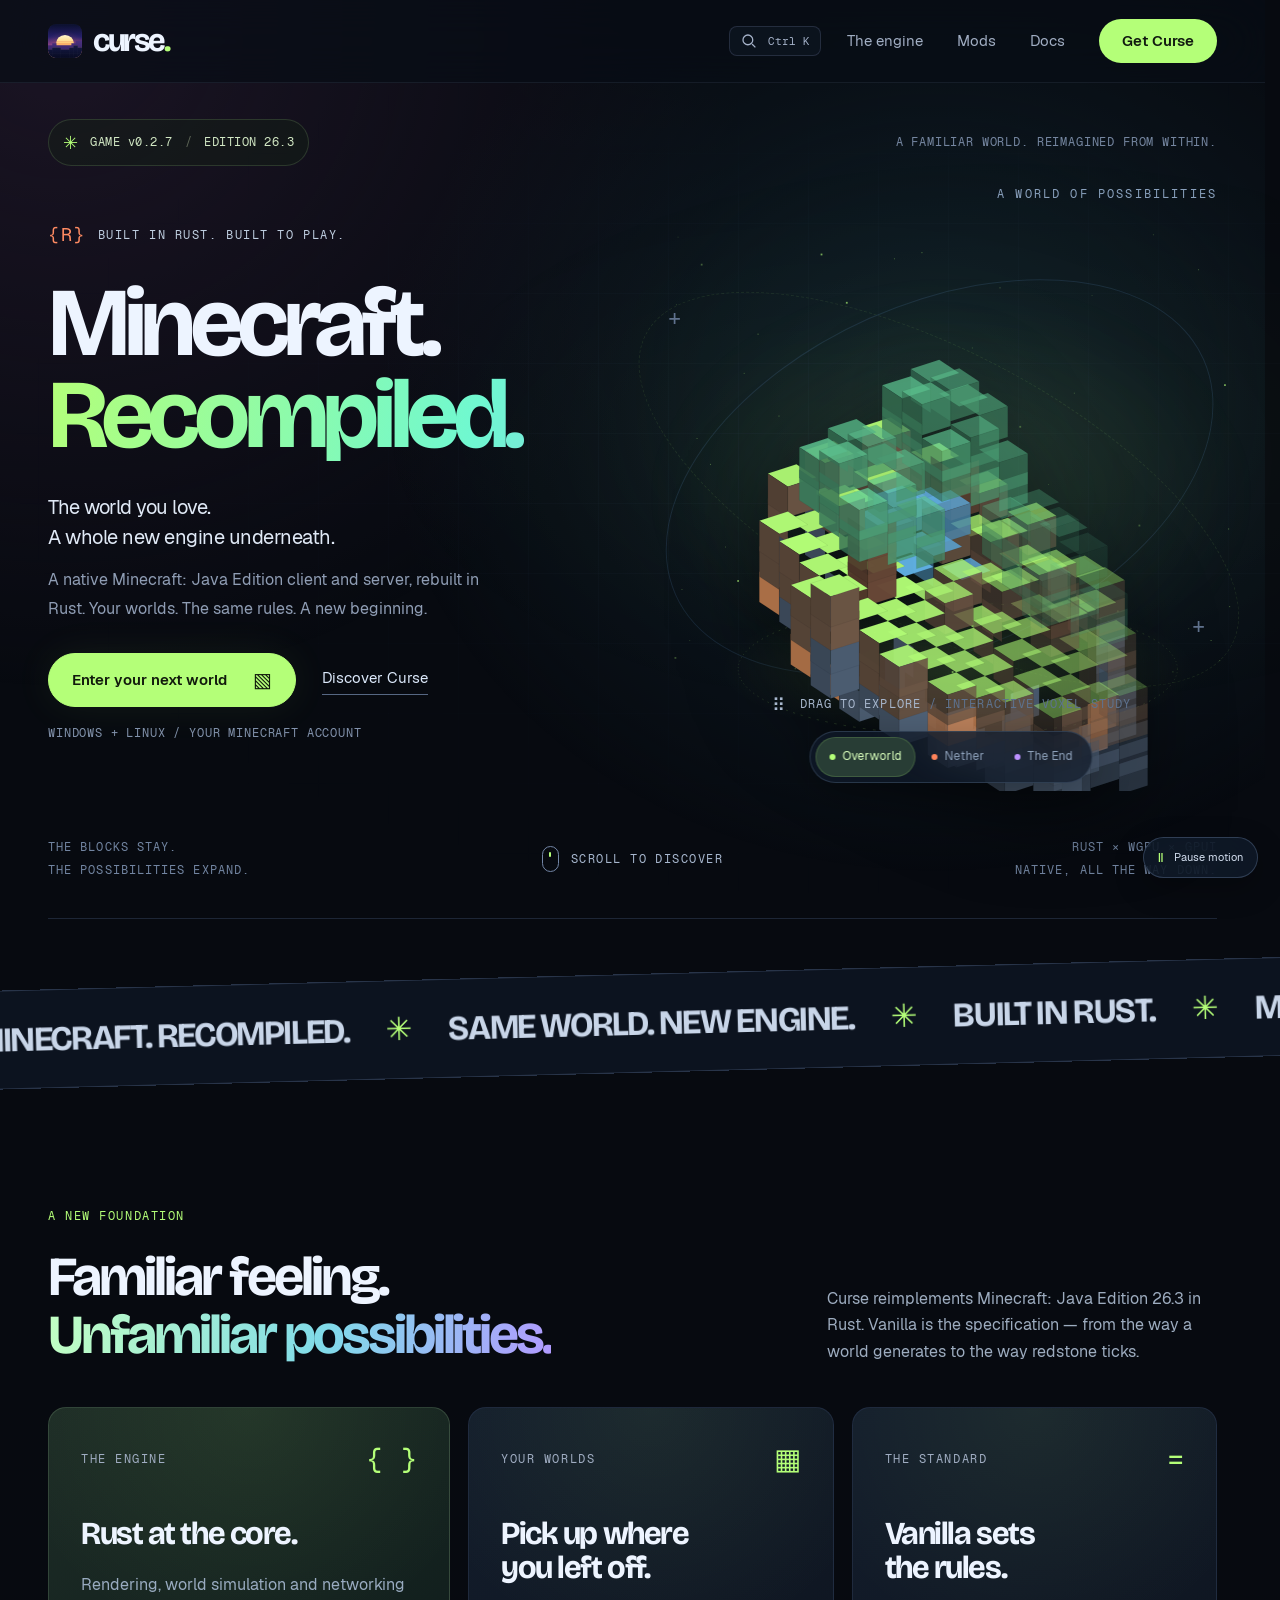
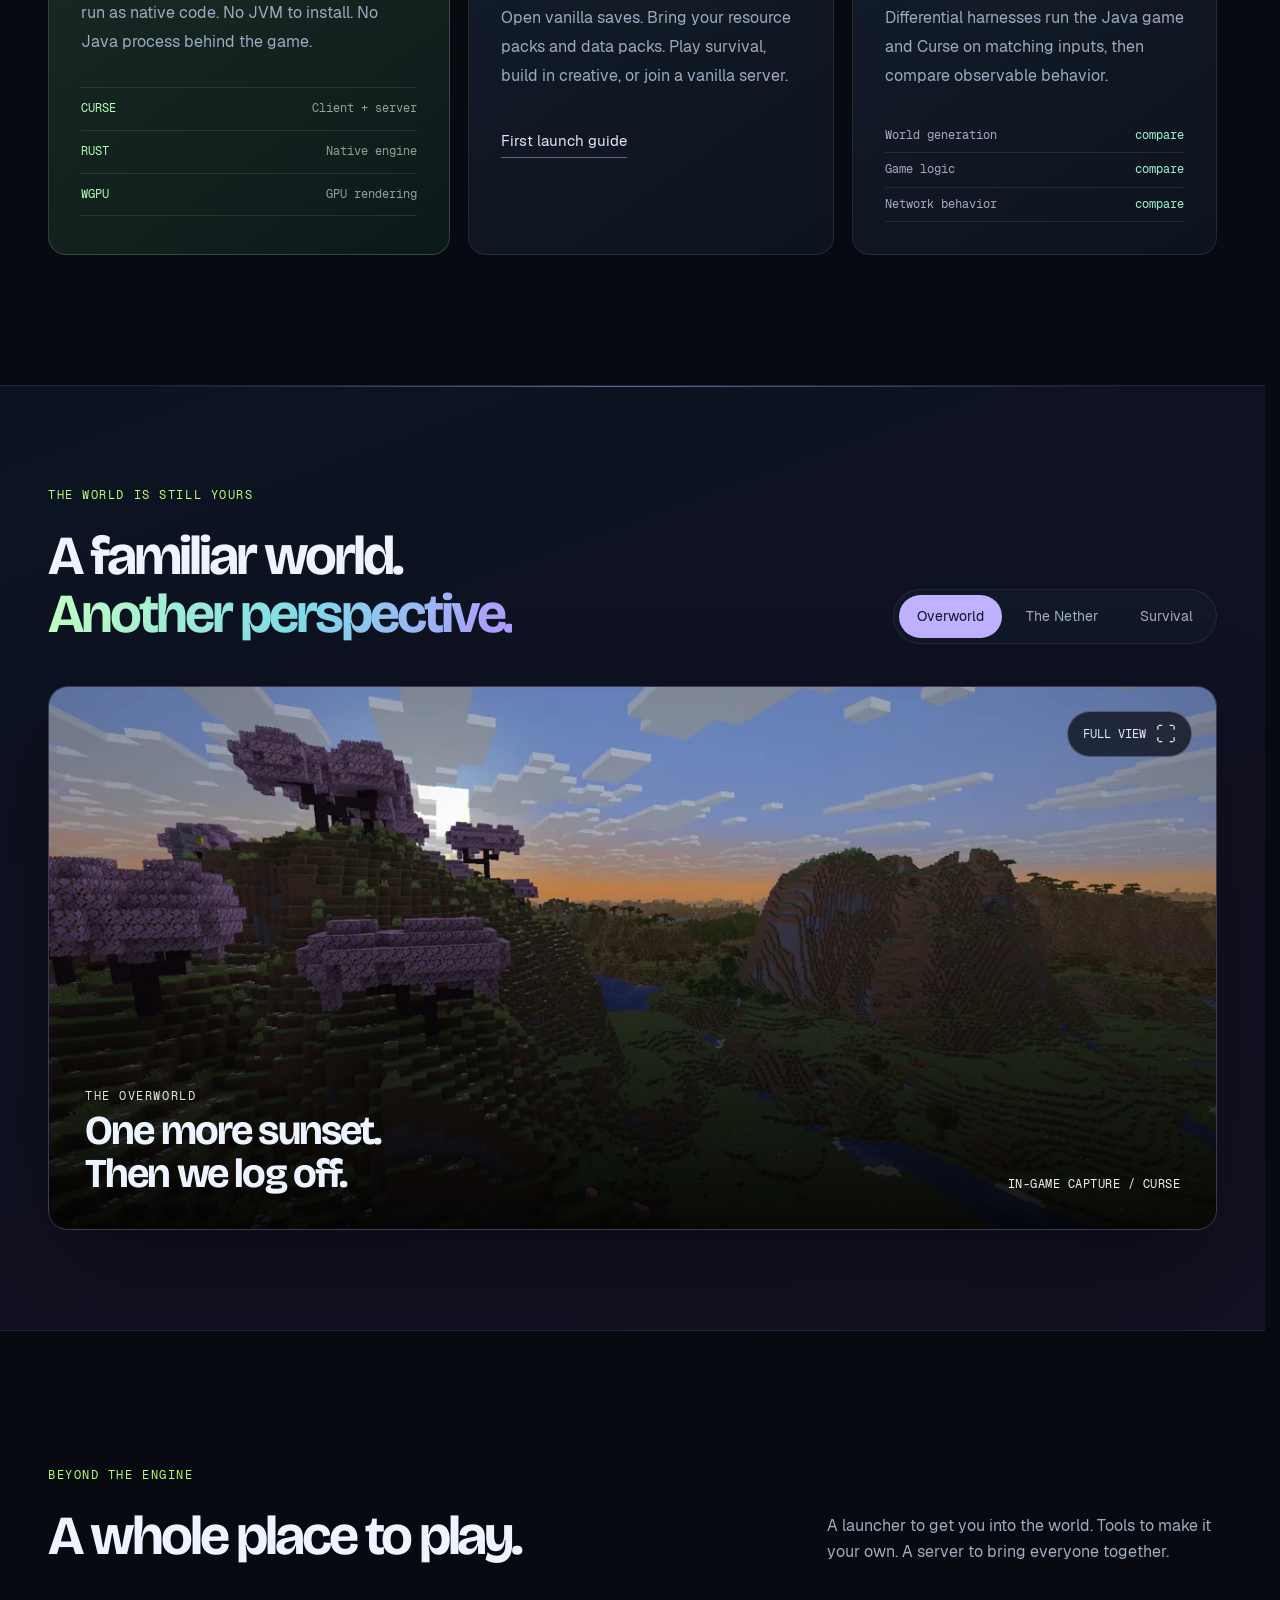
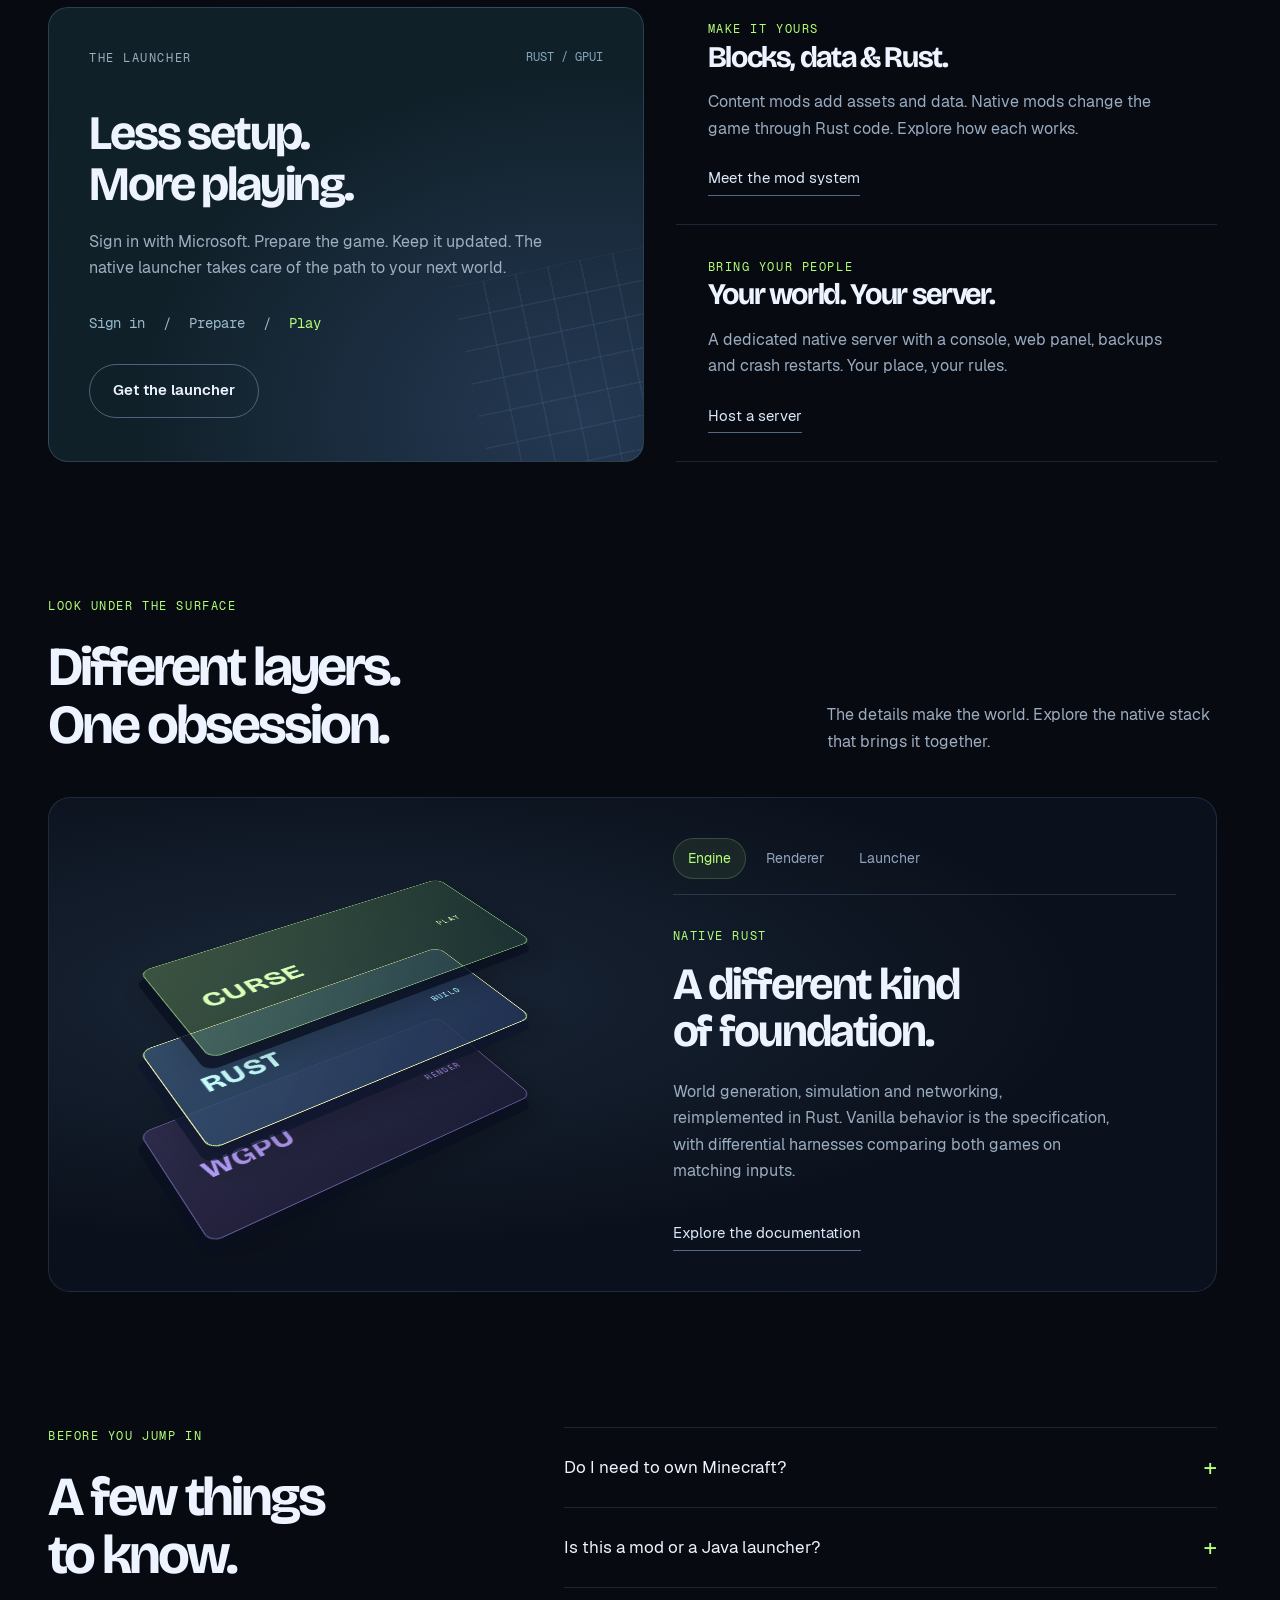
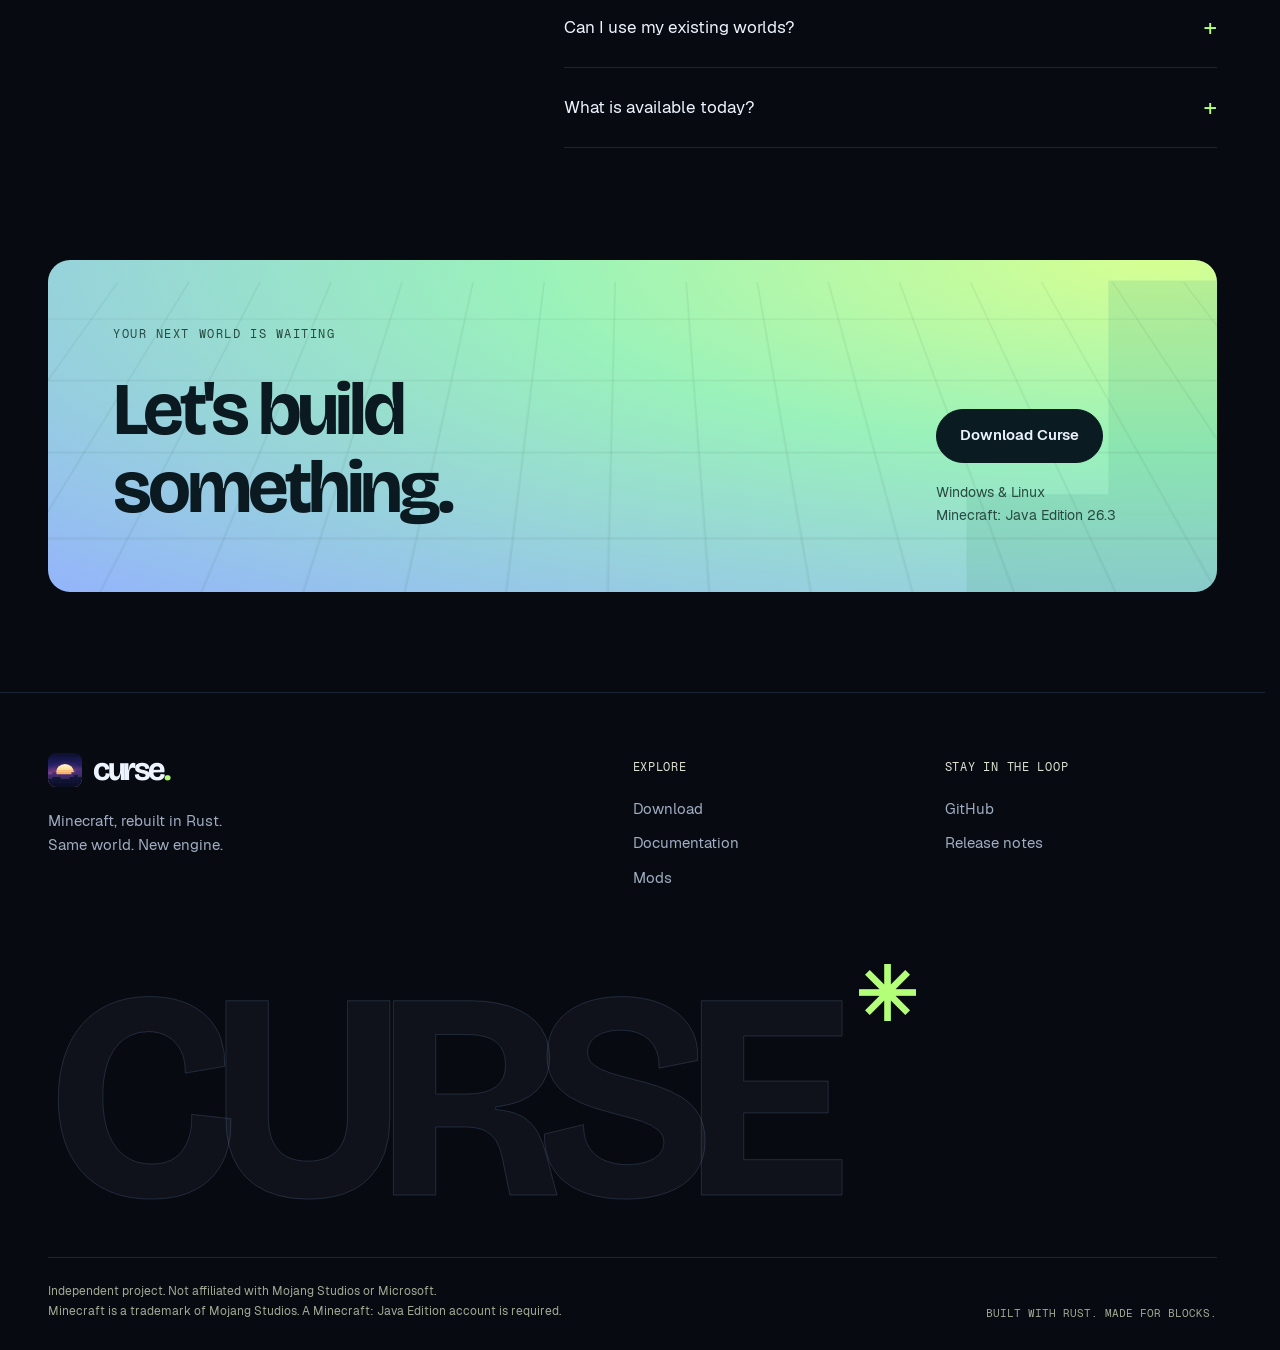
==== commit 8a17c945: "Polish site navigation, motion controls and documentation Co-Authored-By: Codex <noreply@openai.com>" ====
--- a/index.html
+++ b/index.html
@@ -3,7 +3,7 @@
   <head>
     <meta charset="utf-8" />
     <meta name="viewport" content="width=device-width, initial-scale=1" />
-    <meta name="theme-color" content="#111310" />
+    <meta name="theme-color" content="#070a10" />
     <title>Curse — Minecraft, rebuilt in Rust</title>
     <meta
       name="description"
@@ -18,9 +18,9 @@
       type="font/ttf"
       crossorigin
     />
-    <link rel="stylesheet" href="/assets/site.css?v=20261123b" />
-    <link rel="stylesheet" href="/assets/motion.css?v=20261123b" />
-    <script src="/assets/site.js?v=20261123b" defer></script>
+    <link rel="stylesheet" href="/assets/site.css?v=20261124b" />
+    <link rel="stylesheet" href="/assets/motion.css?v=20261124b" />
+    <script src="/assets/site.js?v=20261124b" defer></script>
     <meta property="og:title" content="Curse — Minecraft, rebuilt in Rust" />
     <meta
       property="og:description"
@@ -46,7 +46,19 @@
           type="button"
           aria-label="Open quick navigation"
         >
-          <span aria-hidden="true">⌕</span> <kbd>Ctrl K</kbd>
+          <svg
+            viewBox="0 0 24 24"
+            width="18"
+            height="18"
+            fill="none"
+            stroke="currentColor"
+            stroke-width="1.7"
+            aria-hidden="true"
+          >
+            <circle cx="10.5" cy="10.5" r="6.5" />
+            <path d="m16 16 4.5 4.5" />
+          </svg>
+          <kbd>Ctrl K</kbd>
         </button>
         <nav aria-label="Main navigation">
           <a href="/#engine">The engine</a><a href="/mods.html">Mods</a
@@ -102,8 +114,16 @@
             ><canvas
               id="voxel-world"
               role="img"
-              aria-label="An animated floating voxel island. Drag horizontally to rotate. The buttons below change its dimension."
-            ></canvas>
+              tabindex="0"
+              aria-label="Interactive voxel island. Drag or use the left and right arrow keys to rotate. The buttons below change its dimension."
+            ></canvas
+            ><img
+              class="voxel-fallback"
+              src="/assets/shots/valley.webp"
+              width="1600"
+              height="900"
+              alt="A river valley and village in Curse"
+            />
             <div class="scene-hint">
               <span class="drag-icon" aria-hidden="true">⠿</span> DRAG TO
               EXPLORE <span>/ INTERACTIVE VOXEL STUDY</span>
@@ -255,7 +275,8 @@
               </button>
             </div>
           </div>
-          <figure class="gallery">
+          <figure class="gallery" aria-busy="false">
+            <p class="gallery-message" role="status" hidden></p>
             <button
               type="button"
               class="gallery-expand"
@@ -539,6 +560,6 @@
       ><img alt="" />
       <p class="mono">IN-GAME CAPTURE / CURSE</p>
     </dialog>
-    <script src="/assets/voxel.js?v=20261123b" defer></script>
+    <script src="/assets/voxel.js?v=20261124b" defer></script>
   </body>
 </html>
--- a/assets/site.css
+++ b/assets/site.css
@@ -169,20 +169,20 @@
 .brand:hover {
   color: var(--text);
 }
-nav {
+.top nav {
   display: flex;
   gap: 34px;
   align-items: center;
   font-size: 0.9375rem;
 }
-nav a {
-  color: var(--muted);
-}
-nav a:hover,
-nav a[aria-current="page"] {
+.top nav a {
+  color: var(--muted);
+}
+.top nav a:hover,
+.top nav a[aria-current="page"] {
   color: var(--text);
 }
-nav .cta {
+.top nav .cta {
   background: var(--text);
   color: var(--bg);
   padding: 10px 19px;
@@ -190,15 +190,15 @@
   font-weight: 600;
   white-space: nowrap;
 }
-nav .cta:hover {
+.top nav .cta:hover {
   background: var(--accent);
   color: var(--bg);
 }
-nav .cta[aria-current="page"] {
+.top nav .cta[aria-current="page"] {
   color: var(--bg);
   background: var(--accent);
 }
-nav .cta span {
+.top nav .cta span {
   margin-left: 12px;
 }
 .hero {
@@ -1062,13 +1062,13 @@
   .top .wrap {
     height: 74px;
   }
-  nav {
+  .top nav {
     gap: 20px;
   }
-  nav > a:first-child {
+  .top nav > a:first-child {
     display: none;
   }
-  nav .cta {
+  .top nav .cta {
     padding: 9px 13px;
   }
   .brand > span {
@@ -1291,7 +1291,7 @@
   }
 }
 @media (max-width: 390px) {
-  nav {
+  .top nav {
     gap: 10px;
     font-size: 0.8125rem;
   }
@@ -1323,7 +1323,7 @@
   }
 }
 @media (max-width: 360px) {
-  nav a[href="/mods.html"] {
+  .top nav a[href="/mods.html"] {
     display: none;
   }
 }
--- a/assets/motion.css
+++ b/assets/motion.css
@@ -46,7 +46,7 @@
 .brand-dot {
   color: var(--accent);
 }
-nav .cta {
+.top nav .cta {
   border-radius: 30px;
   background: #b4ff78;
   color: #111a10;
@@ -56,14 +56,14 @@
     box-shadow 0.3s,
     transform 0.3s;
 }
-nav .cta:hover {
+.top nav .cta:hover {
   box-shadow: 0 0 30px #b4ff782a;
   transform: translateY(-2px);
 }
-nav a {
+.top nav a {
   position: relative;
 }
-nav > a:not(.cta):after {
+.top nav > a:not(.cta):after {
   content: "";
   position: absolute;
   bottom: -7px;
@@ -75,7 +75,7 @@
   transform-origin: left;
   transition: transform 0.3s;
 }
-nav > a:hover:after {
+.top nav > a:hover:after {
   transform: scaleX(1);
 }
 .home .brand img {
@@ -1097,6 +1097,110 @@
   transform: none;
   filter: none;
 }
+.motion-paused .title-line,
+.motion-paused .hero-copy,
+.motion-paused .voxel-stage,
+.motion-paused .doc {
+  animation: none !important;
+  opacity: 1;
+  transform: none;
+  filter: none;
+}
+.motion-paused #voxel-world {
+  transform: none;
+}
+.voxel-fallback {
+  position: absolute;
+  inset: 15% 4% 18%;
+  width: 92%;
+  height: 67%;
+  border-radius: 20px;
+  object-fit: cover;
+  border: 1px solid #b4ff7840;
+}
+.voxel-fallback[hidden] {
+  display: none;
+}
+.gallery-message {
+  position: absolute;
+  top: 24px;
+  left: 24px;
+  right: 180px;
+  padding: 12px 16px;
+  border-radius: 10px;
+  background: #361f2fe8;
+  border: 1px solid #ff9ca760;
+  color: #fff1f2;
+  font-size: 0.875rem;
+  z-index: 4;
+}
+html {
+  scrollbar-gutter: stable;
+}
+html:has(dialog[open]) {
+  overflow: hidden;
+}
+.doc-contents {
+  display: flex;
+  flex-wrap: wrap;
+  justify-content: flex-start;
+  gap: 8px;
+  margin: 30px 0 36px;
+  padding: 18px;
+  border: 1px solid var(--line);
+  border-radius: 14px;
+  background: #101827a0;
+}
+.doc-contents > span {
+  flex-basis: 100%;
+  font: 0.75rem var(--mono);
+  color: var(--muted);
+  margin-bottom: 4px;
+}
+.doc-contents > a {
+  padding: 6px 11px;
+  background: #ffffff06;
+  border-radius: 20px;
+  font-size: 0.875rem;
+  color: #d1e1f5;
+}
+.doc-contents > a:hover {
+  color: var(--accent);
+  background: #b4ff7812;
+}
+.doc-contents > a::after {
+  display: none;
+}
+.doc pre {
+  position: relative;
+  padding-top: 58px;
+}
+.doc pre::before {
+  content: "COMMAND";
+  position: absolute;
+  left: 22px;
+  top: 18px;
+  font: 0.75rem var(--mono);
+  letter-spacing: 0.1em;
+  color: var(--muted);
+}
+.copy-code {
+  position: absolute;
+  top: 10px;
+  right: 12px;
+  min-width: 72px;
+  min-height: 34px;
+  border: 1px solid #52678680;
+  border-radius: 7px;
+  background: #1b293e;
+  color: #dbe9ff;
+  font: 0.875rem var(--font);
+}
+.copy-code:hover {
+  background: #b4ff7812;
+  color: var(--accent);
+  border-color: #b4ff7860;
+}
 .home[data-biome="nether"] .voxel-stage:before {
   background: radial-gradient(ellipse, #ff684426, transparent 65%);
 }
@@ -1641,6 +1745,24 @@
   }
   .hero-stage .hero-description {
     display: none;
+  }
+  .top .command-trigger {
+    display: flex;
+    padding: 10px;
+  }
+  .top nav[aria-label="Main navigation"] > a:not(.cta) {
+    display: none;
+  }
+  .top nav[aria-label="Main navigation"] {
+    gap: 0;
+  }
+  .gallery-message {
+    top: 64px;
+    left: 16px;
+    right: 16px;
+  }
+  .doc-contents {
+    padding: 14px;
   }
 }
 .hero-note,
@@ -1666,6 +1788,9 @@
   }
 }
 @media (prefers-reduced-motion: reduce) {
+  #voxel-world {
+    transform: none;
+  }
   .enhanced .reveal {
     opacity: 1;
     transform: none;
